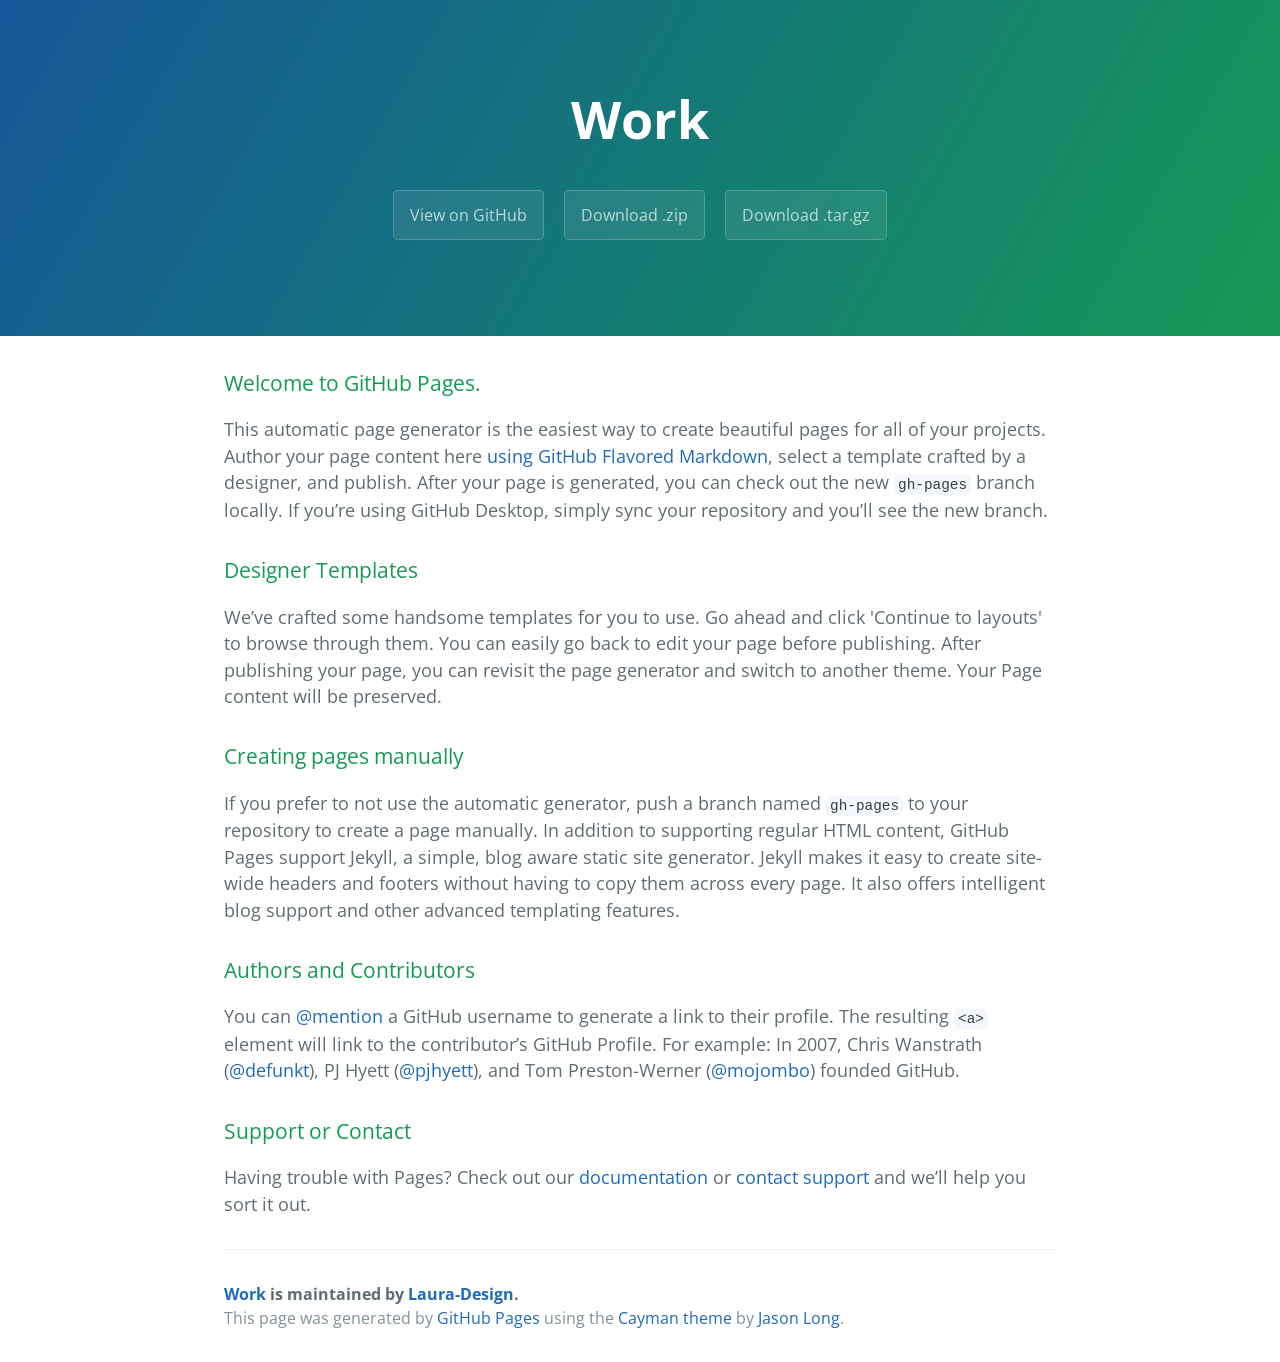
==== index.html @ f5ebcf6e "Create gh-pages branch via GitHub" ====
<!DOCTYPE html>
<html lang="en-us">
  <head>
    <meta charset="UTF-8">
    <title>Work by Laura-Design</title>
    <meta name="viewport" content="width=device-width, initial-scale=1">
    <link rel="stylesheet" type="text/css" href="stylesheets/normalize.css" media="screen">
    <link href='https://fonts.googleapis.com/css?family=Open+Sans:400,700' rel='stylesheet' type='text/css'>
    <link rel="stylesheet" type="text/css" href="stylesheets/stylesheet.css" media="screen">
    <link rel="stylesheet" type="text/css" href="stylesheets/github-light.css" media="screen">
  </head>
  <body>
    <section class="page-header">
      <h1 class="project-name">Work</h1>
      <h2 class="project-tagline"></h2>
      <a href="https://github.com/Laura-Design/work" class="btn">View on GitHub</a>
      <a href="https://github.com/Laura-Design/work/zipball/master" class="btn">Download .zip</a>
      <a href="https://github.com/Laura-Design/work/tarball/master" class="btn">Download .tar.gz</a>
    </section>

    <section class="main-content">
      <h3>
<a id="welcome-to-github-pages" class="anchor" href="#welcome-to-github-pages" aria-hidden="true"><span aria-hidden="true" class="octicon octicon-link"></span></a>Welcome to GitHub Pages.</h3>

<p>This automatic page generator is the easiest way to create beautiful pages for all of your projects. Author your page content here <a href="https://guides.github.com/features/mastering-markdown/">using GitHub Flavored Markdown</a>, select a template crafted by a designer, and publish. After your page is generated, you can check out the new <code>gh-pages</code> branch locally. If you’re using GitHub Desktop, simply sync your repository and you’ll see the new branch.</p>

<h3>
<a id="designer-templates" class="anchor" href="#designer-templates" aria-hidden="true"><span aria-hidden="true" class="octicon octicon-link"></span></a>Designer Templates</h3>

<p>We’ve crafted some handsome templates for you to use. Go ahead and click 'Continue to layouts' to browse through them. You can easily go back to edit your page before publishing. After publishing your page, you can revisit the page generator and switch to another theme. Your Page content will be preserved.</p>

<h3>
<a id="creating-pages-manually" class="anchor" href="#creating-pages-manually" aria-hidden="true"><span aria-hidden="true" class="octicon octicon-link"></span></a>Creating pages manually</h3>

<p>If you prefer to not use the automatic generator, push a branch named <code>gh-pages</code> to your repository to create a page manually. In addition to supporting regular HTML content, GitHub Pages support Jekyll, a simple, blog aware static site generator. Jekyll makes it easy to create site-wide headers and footers without having to copy them across every page. It also offers intelligent blog support and other advanced templating features.</p>

<h3>
<a id="authors-and-contributors" class="anchor" href="#authors-and-contributors" aria-hidden="true"><span aria-hidden="true" class="octicon octicon-link"></span></a>Authors and Contributors</h3>

<p>You can <a href="https://help.github.com/articles/basic-writing-and-formatting-syntax/#mentioning-users-and-teams" class="user-mention">@mention</a> a GitHub username to generate a link to their profile. The resulting <code>&lt;a&gt;</code> element will link to the contributor’s GitHub Profile. For example: In 2007, Chris Wanstrath (<a href="https://github.com/defunkt" class="user-mention">@defunkt</a>), PJ Hyett (<a href="https://github.com/pjhyett" class="user-mention">@pjhyett</a>), and Tom Preston-Werner (<a href="https://github.com/mojombo" class="user-mention">@mojombo</a>) founded GitHub.</p>

<h3>
<a id="support-or-contact" class="anchor" href="#support-or-contact" aria-hidden="true"><span aria-hidden="true" class="octicon octicon-link"></span></a>Support or Contact</h3>

<p>Having trouble with Pages? Check out our <a href="https://help.github.com/pages">documentation</a> or <a href="https://github.com/contact">contact support</a> and we’ll help you sort it out.</p>

      <footer class="site-footer">
        <span class="site-footer-owner"><a href="https://github.com/Laura-Design/work">Work</a> is maintained by <a href="https://github.com/Laura-Design">Laura-Design</a>.</span>

        <span class="site-footer-credits">This page was generated by <a href="https://pages.github.com">GitHub Pages</a> using the <a href="https://github.com/jasonlong/cayman-theme">Cayman theme</a> by <a href="https://twitter.com/jasonlong">Jason Long</a>.</span>
      </footer>

    </section>

  
  </body>
</html>
---- stylesheets/stylesheet.css ----
* {
  box-sizing: border-box; }

body {
  padding: 0;
  margin: 0;
  font-family: "Open Sans", "Helvetica Neue", Helvetica, Arial, sans-serif;
  font-size: 16px;
  line-height: 1.5;
  color: #606c71; }

a {
  color: #1e6bb8;
  text-decoration: none; }
  a:hover {
    text-decoration: underline; }

.btn {
  display: inline-block;
  margin-bottom: 1rem;
  color: rgba(255, 255, 255, 0.7);
  background-color: rgba(255, 255, 255, 0.08);
  border-color: rgba(255, 255, 255, 0.2);
  border-style: solid;
  border-width: 1px;
  border-radius: 0.3rem;
  transition: color 0.2s, background-color 0.2s, border-color 0.2s; }
  .btn + .btn {
    margin-left: 1rem; }

.btn:hover {
  color: rgba(255, 255, 255, 0.8);
  text-decoration: none;
  background-color: rgba(255, 255, 255, 0.2);
  border-color: rgba(255, 255, 255, 0.3); }

@media screen and (min-width: 64em) {
  .btn {
    padding: 0.75rem 1rem; } }

@media screen and (min-width: 42em) and (max-width: 64em) {
  .btn {
    padding: 0.6rem 0.9rem;
    font-size: 0.9rem; } }

@media screen and (max-width: 42em) {
  .btn {
    display: block;
    width: 100%;
    padding: 0.75rem;
    font-size: 0.9rem; }
    .btn + .btn {
      margin-top: 1rem;
      margin-left: 0; } }

.page-header {
  color: #fff;
  text-align: center;
  background-color: #159957;
  background-image: linear-gradient(120deg, #155799, #159957); }

@media screen and (min-width: 64em) {
  .page-header {
    padding: 5rem 6rem; } }

@media screen and (min-width: 42em) and (max-width: 64em) {
  .page-header {
    padding: 3rem 4rem; } }

@media screen and (max-width: 42em) {
  .page-header {
    padding: 2rem 1rem; } }

.project-name {
  margin-top: 0;
  margin-bottom: 0.1rem; }

@media screen and (min-width: 64em) {
  .project-name {
    font-size: 3.25rem; } }

@media screen and (min-width: 42em) and (max-width: 64em) {
  .project-name {
    font-size: 2.25rem; } }

@media screen and (max-width: 42em) {
  .project-name {
    font-size: 1.75rem; } }

.project-tagline {
  margin-bottom: 2rem;
  font-weight: normal;
  opacity: 0.7; }

@media screen and (min-width: 64em) {
  .project-tagline {
    font-size: 1.25rem; } }

@media screen and (min-width: 42em) and (max-width: 64em) {
  .project-tagline {
    font-size: 1.15rem; } }

@media screen and (max-width: 42em) {
  .project-tagline {
    font-size: 1rem; } }

.main-content :first-child {
  margin-top: 0; }
.main-content img {
  max-width: 100%; }
.main-content h1, .main-content h2, .main-content h3, .main-content h4, .main-content h5, .main-content h6 {
  margin-top: 2rem;
  margin-bottom: 1rem;
  font-weight: normal;
  color: #159957; }
.main-content p {
  margin-bottom: 1em; }
.main-content code {
  padding: 2px 4px;
  font-family: Consolas, "Liberation Mono", Menlo, Courier, monospace;
  font-size: 0.9rem;
  color: #383e41;
  background-color: #f3f6fa;
  border-radius: 0.3rem; }
.main-content pre {
  padding: 0.8rem;
  margin-top: 0;
  margin-bottom: 1rem;
  font: 1rem Consolas, "Liberation Mono", Menlo, Courier, monospace;
  color: #567482;
  word-wrap: normal;
  background-color: #f3f6fa;
  border: solid 1px #dce6f0;
  border-radius: 0.3rem; }
  .main-content pre > code {
    padding: 0;
    margin: 0;
    font-size: 0.9rem;
    color: #567482;
    word-break: normal;
    white-space: pre;
    background: transparent;
    border: 0; }
.main-content .highlight {
  margin-bottom: 1rem; }
  .main-content .highlight pre {
    margin-bottom: 0;
    word-break: normal; }
.main-content .highlight pre, .main-content pre {
  padding: 0.8rem;
  overflow: auto;
  font-size: 0.9rem;
  line-height: 1.45;
  border-radius: 0.3rem; }
.main-content pre code, .main-content pre tt {
  display: inline;
  max-width: initial;
  padding: 0;
  margin: 0;
  overflow: initial;
  line-height: inherit;
  word-wrap: normal;
  background-color: transparent;
  border: 0; }
  .main-content pre code:before, .main-content pre code:after, .main-content pre tt:before, .main-content pre tt:after {
    content: normal; }
.main-content ul, .main-content ol {
  margin-top: 0; }
.main-content blockquote {
  padding: 0 1rem;
  margin-left: 0;
  color: #819198;
  border-left: 0.3rem solid #dce6f0; }
  .main-content blockquote > :first-child {
    margin-top: 0; }
  .main-content blockquote > :last-child {
    margin-bottom: 0; }
.main-content table {
  display: block;
  width: 100%;
  overflow: auto;
  word-break: normal;
  word-break: keep-all; }
  .main-content table th {
    font-weight: bold; }
  .main-content table th, .main-content table td {
    padding: 0.5rem 1rem;
    border: 1px solid #e9ebec; }
.main-content dl {
  padding: 0; }
  .main-content dl dt {
    padding: 0;
    margin-top: 1rem;
    font-size: 1rem;
    font-weight: bold; }
  .main-content dl dd {
    padding: 0;
    margin-bottom: 1rem; }
.main-content hr {
  height: 2px;
  padding: 0;
  margin: 1rem 0;
  background-color: #eff0f1;
  border: 0; }

@media screen and (min-width: 64em) {
  .main-content {
    max-width: 64rem;
    padding: 2rem 6rem;
    margin: 0 auto;
    font-size: 1.1rem; } }

@media screen and (min-width: 42em) and (max-width: 64em) {
  .main-content {
    padding: 2rem 4rem;
    font-size: 1.1rem; } }

@media screen and (max-width: 42em) {
  .main-content {
    padding: 2rem 1rem;
    font-size: 1rem; } }

.site-footer {
  padding-top: 2rem;
  margin-top: 2rem;
  border-top: solid 1px #eff0f1; }

.site-footer-owner {
  display: block;
  font-weight: bold; }

.site-footer-credits {
  color: #819198; }

@media screen and (min-width: 64em) {
  .site-footer {
    font-size: 1rem; } }

@media screen and (min-width: 42em) and (max-width: 64em) {
  .site-footer {
    font-size: 1rem; } }

@media screen and (max-width: 42em) {
  .site-footer {
    font-size: 0.9rem; } }
---- stylesheets/github-light.css ----
/*
The MIT License (MIT)

Copyright (c) 2015 GitHub, Inc.

Permission is hereby granted, free of charge, to any person obtaining a copy
of this software and associated documentation files (the "Software"), to deal
in the Software without restriction, including without limitation the rights
to use, copy, modify, merge, publish, distribute, sublicense, and/or sell
copies of the Software, and to permit persons to whom the Software is
furnished to do so, subject to the following conditions:

The above copyright notice and this permission notice shall be included in all
copies or substantial portions of the Software.

THE SOFTWARE IS PROVIDED "AS IS", WITHOUT WARRANTY OF ANY KIND, EXPRESS OR
IMPLIED, INCLUDING BUT NOT LIMITED TO THE WARRANTIES OF MERCHANTABILITY,
FITNESS FOR A PARTICULAR PURPOSE AND NONINFRINGEMENT. IN NO EVENT SHALL THE
AUTHORS OR COPYRIGHT HOLDERS BE LIABLE FOR ANY CLAIM, DAMAGES OR OTHER
LIABILITY, WHETHER IN AN ACTION OF CONTRACT, TORT OR OTHERWISE, ARISING FROM,
OUT OF OR IN CONNECTION WITH THE SOFTWARE OR THE USE OR OTHER DEALINGS IN THE
SOFTWARE.

*/

.pl-c /* comment */ {
  color: #969896;
}

.pl-c1      /* constant, markup.raw, meta.diff.header, meta.module-reference, meta.property-name, support, support.constant, support.variable, variable.other.constant */,
.pl-s .pl-v /* string variable */ {
  color: #0086b3;
}

.pl-e  /* entity */,
.pl-en /* entity.name */ {
  color: #795da3;
}

.pl-s .pl-s1 /* string source */,
.pl-smi      /* storage.modifier.import, storage.modifier.package, storage.type.java, variable.other, variable.parameter.function */ {
  color: #333;
}

.pl-ent /* entity.name.tag */ {
  color: #63a35c;
}

.pl-k /* keyword, storage, storage.type */ {
  color: #a71d5d;
}

.pl-pds              /* punctuation.definition.string, string.regexp.character-class */,
.pl-s                /* string */,
.pl-s .pl-pse .pl-s1 /* string punctuation.section.embedded source */,
.pl-sr               /* string.regexp */,
.pl-sr .pl-cce       /* string.regexp constant.character.escape */,
.pl-sr .pl-sra       /* string.regexp string.regexp.arbitrary-repitition */,
.pl-sr .pl-sre       /* string.regexp source.ruby.embedded */ {
  color: #183691;
}

.pl-v /* variable */ {
  color: #ed6a43;
}

.pl-id /* invalid.deprecated */ {
  color: #b52a1d;
}

.pl-ii /* invalid.illegal */ {
  background-color: #b52a1d;
  color: #f8f8f8;
}

.pl-sr .pl-cce /* string.regexp constant.character.escape */ {
  color: #63a35c;
  font-weight: bold;
}

.pl-ml /* markup.list */ {
  color: #693a17;
}

.pl-mh        /* markup.heading */,
.pl-mh .pl-en /* markup.heading entity.name */,
.pl-ms        /* meta.separator */ {
  color: #1d3e81;
  font-weight: bold;
}

.pl-mq /* markup.quote */ {
  color: #008080;
}

.pl-mi /* markup.italic */ {
  color: #333;
  font-style: italic;
}

.pl-mb /* markup.bold */ {
  color: #333;
  font-weight: bold;
}

.pl-md /* markup.deleted, meta.diff.header.from-file */ {
  background-color: #ffecec;
  color: #bd2c00;
}

.pl-mi1 /* markup.inserted, meta.diff.header.to-file */ {
  background-color: #eaffea;
  color: #55a532;
}

.pl-mdr /* meta.diff.range */ {
  color: #795da3;
  font-weight: bold;
}

.pl-mo /* meta.output */ {
  color: #1d3e81;
}
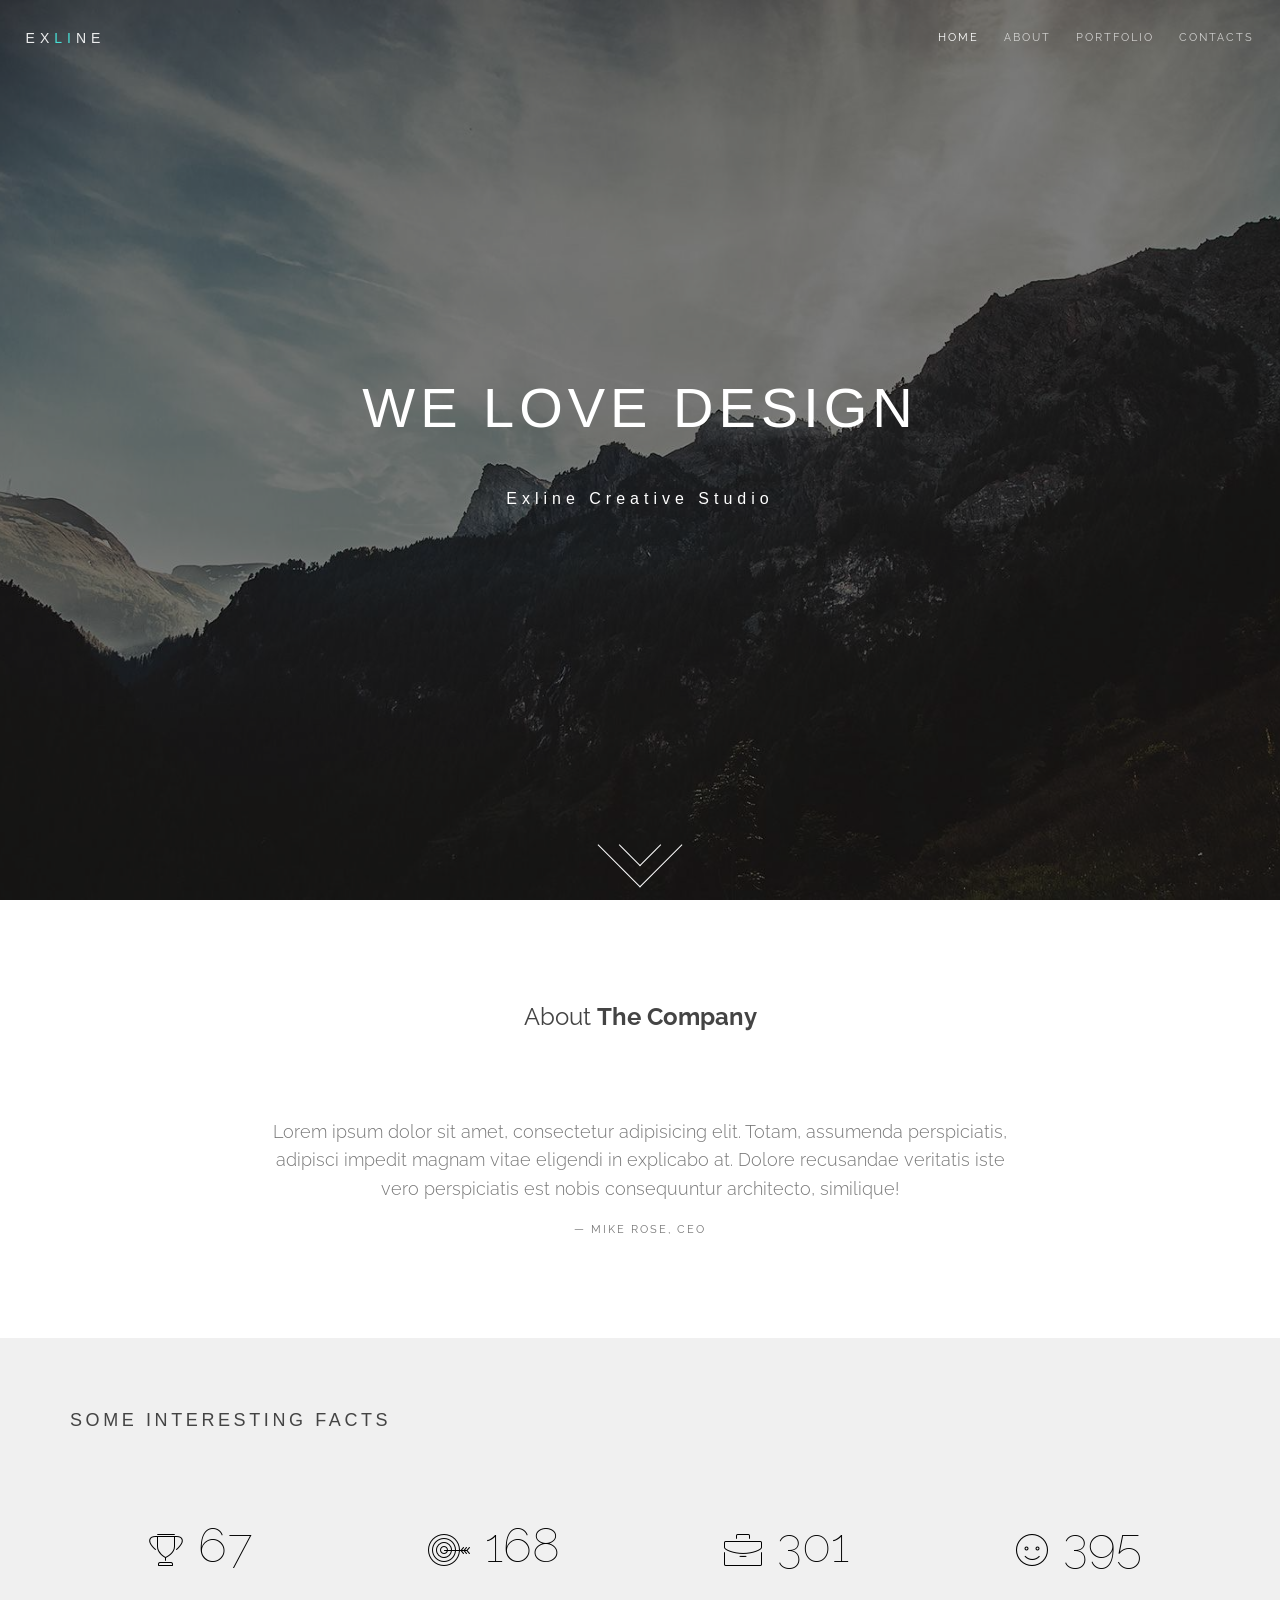
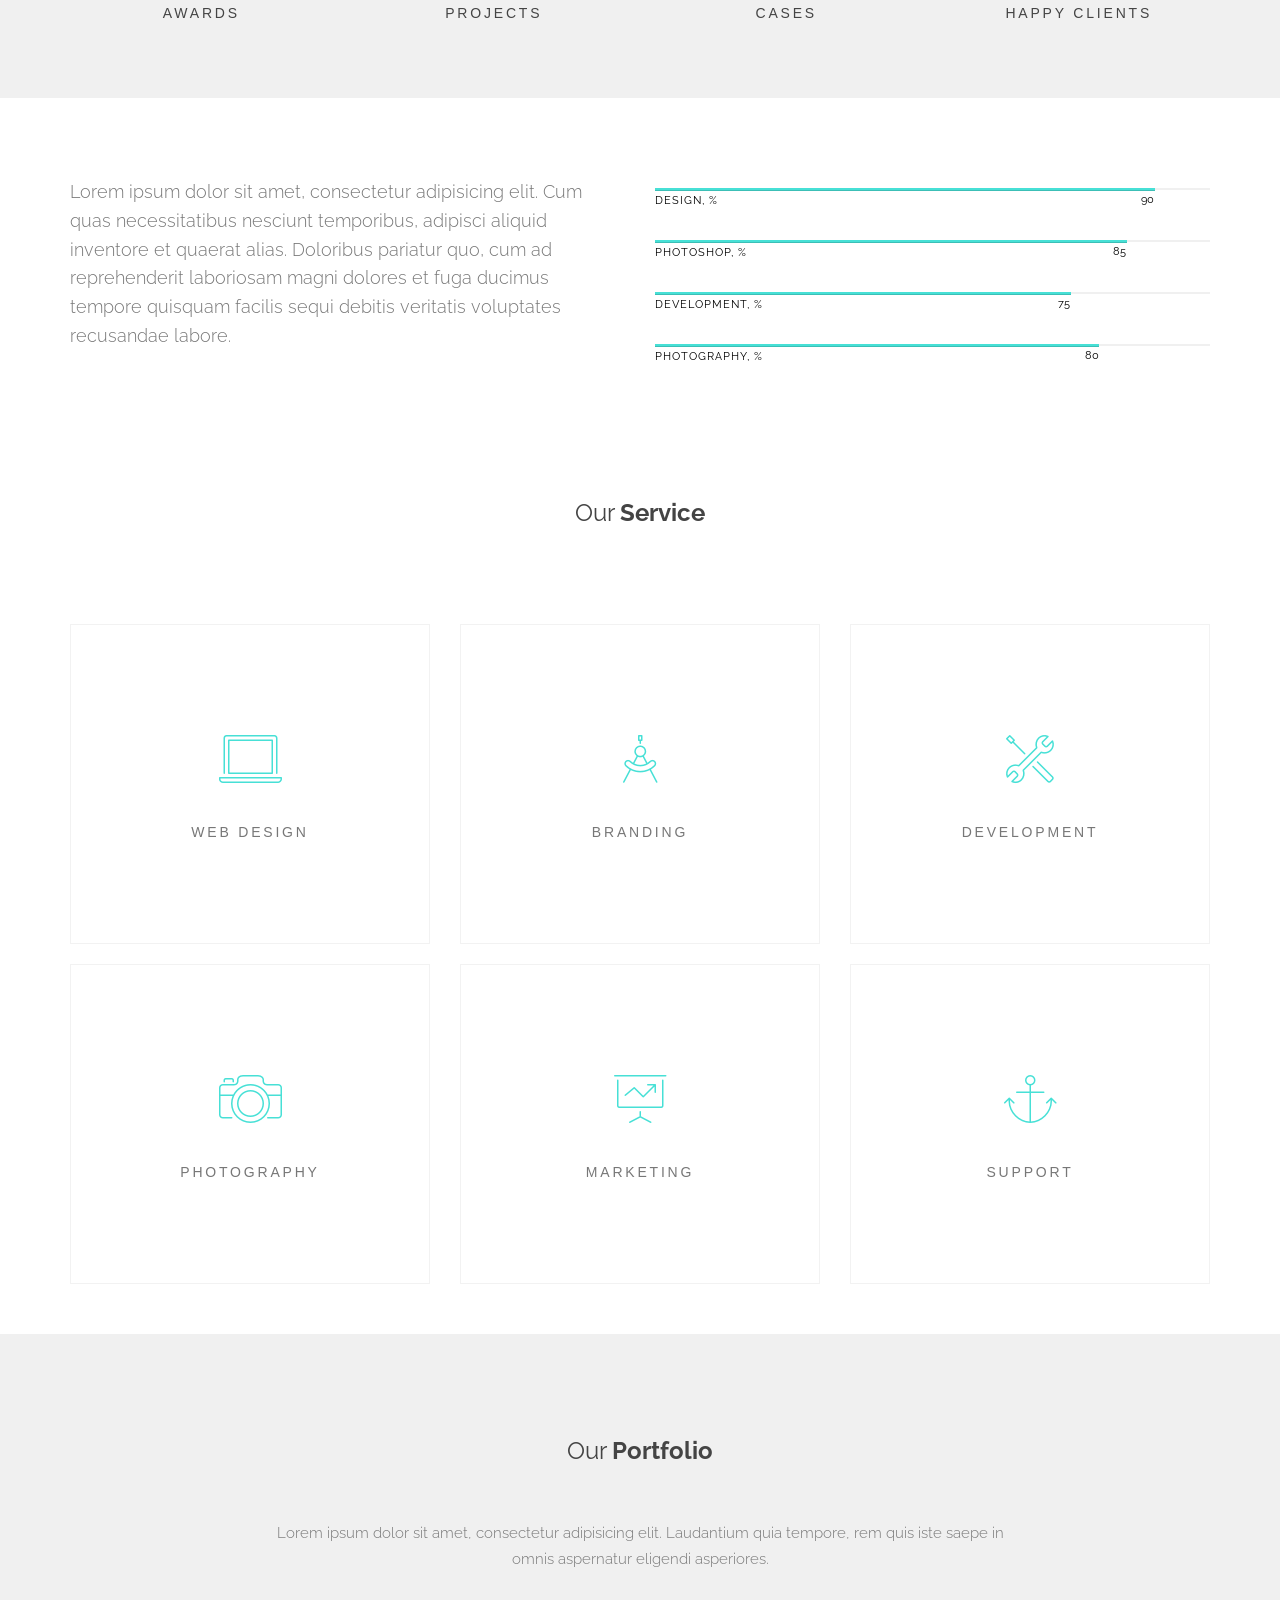
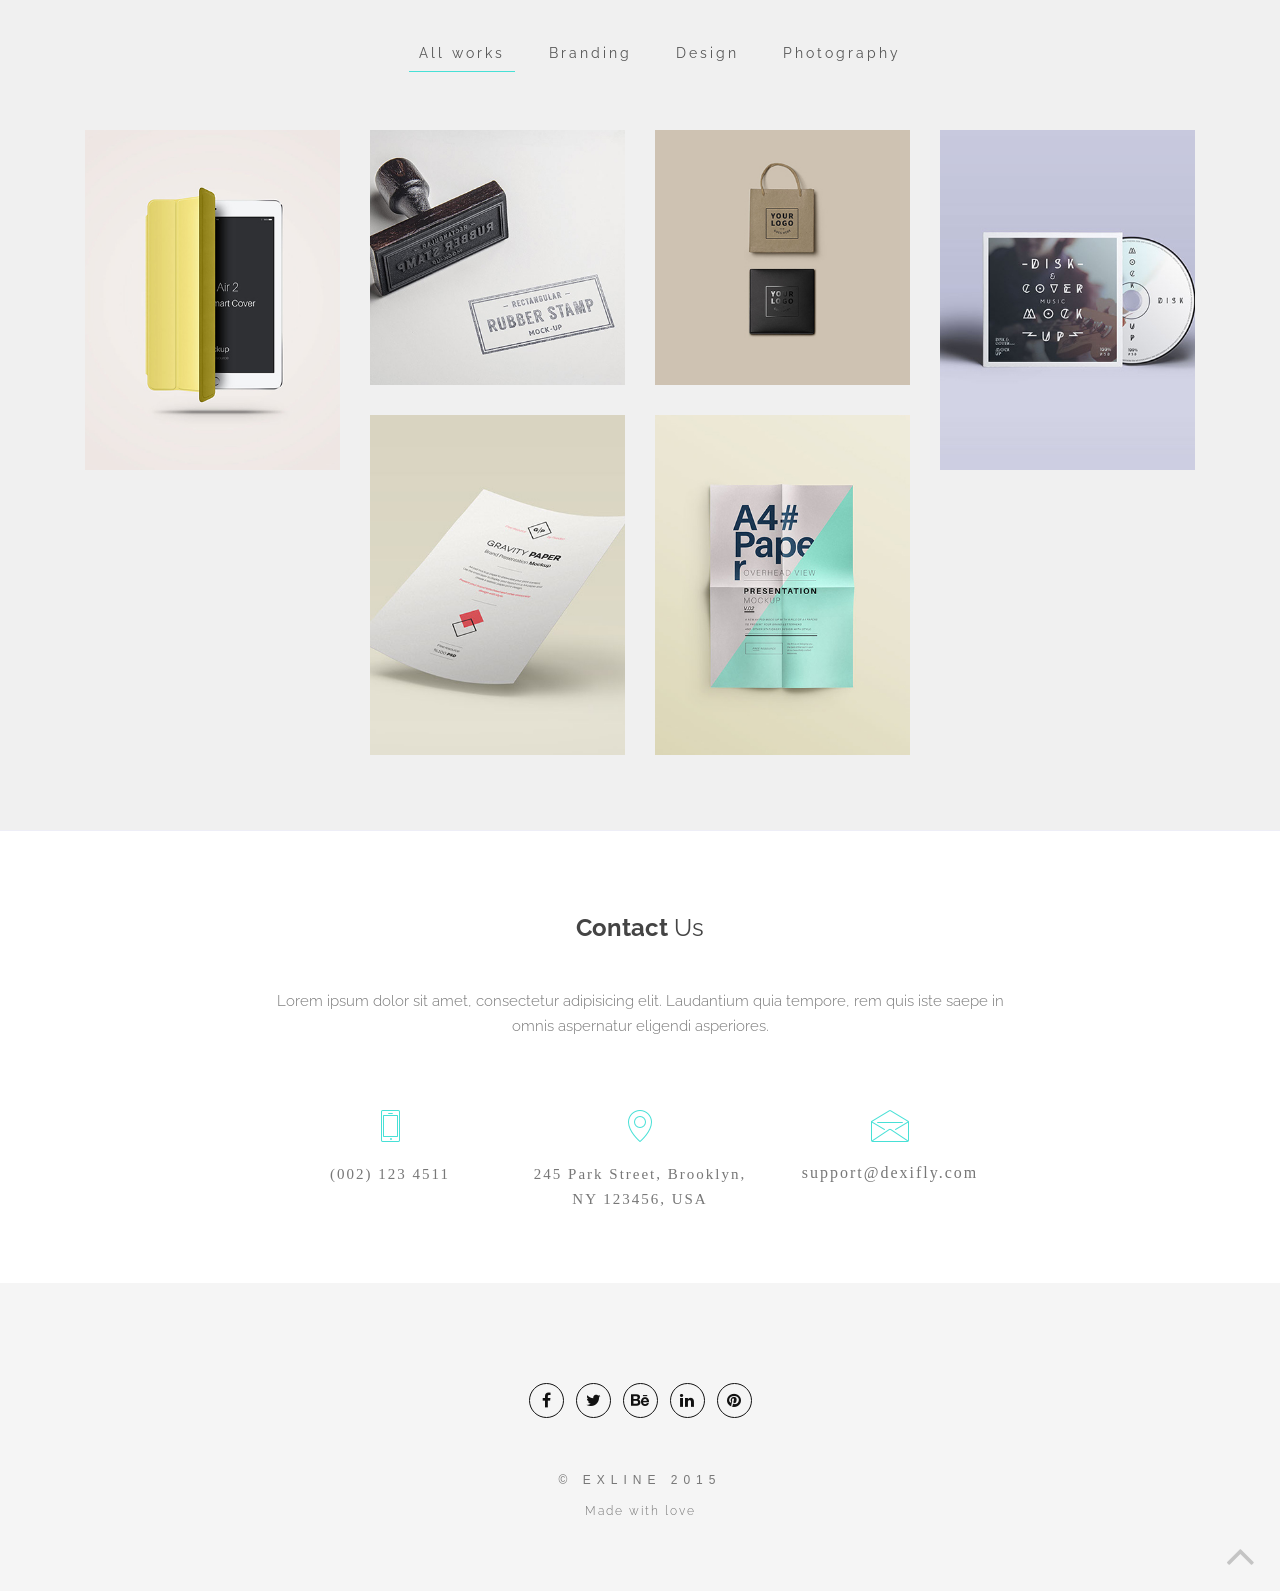
==== commit c09b8605: "初次上傳" ====
--- a/index.html
+++ b/index.html
@@ -1,57 +1,351 @@
 <!DOCTYPE html>
-<html lang="en-us">
+<html>
   <head>
-    <meta charset="UTF-8">
-    <title>Work by Laura-Design</title>
-    <meta name="viewport" content="width=device-width, initial-scale=1">
-    <link rel="stylesheet" type="text/css" href="stylesheets/normalize.css" media="screen">
-    <link href='https://fonts.googleapis.com/css?family=Open+Sans:400,700' rel='stylesheet' type='text/css'>
-    <link rel="stylesheet" type="text/css" href="stylesheets/stylesheet.css" media="screen">
-    <link rel="stylesheet" type="text/css" href="stylesheets/github-light.css" media="screen">
+    <meta charset="utf-8">
+    <!--[if IE]><meta http-equiv='X-UA-Compatible' content='IE=edge,chrome=1'><![endif]-->
+    <meta name="viewport" content="width=device-width, initial-scale=1.0, maximum-scale=1.0">
+    <link rel="shortcut icon" href="favicon.ico">
+    <title>Exline - Creative Template</title>
+    <link href="http://fonts.googleapis.com/css?family=Raleway:400,300,100,700%7Dosis:400,500" rel="stylesheet">
+    <link href="css/bootstrap.min.css" rel="stylesheet">
+    <link href="css/style.css" rel="stylesheet">
+    <link href="css/animate.css" rel="stylesheet">
+    <link href="css/et-line.css" rel="stylesheet">
+    <link href="css/font-awesome.min.css" rel="stylesheet">
+    <link href="css/owl.carousel.css" rel="stylesheet">
+    <link href="css/magnific-popup.css" rel="stylesheet">
+    <link href="css/vertical.min.css" rel="stylesheet">
+    <link href="css/style.changer.css" rel="stylesheet">
+    <link id="theme" href="css/theme/theme-green.css" rel="stylesheet">
   </head>
-  <body>
-    <section class="page-header">
-      <h1 class="project-name">Work</h1>
-      <h2 class="project-tagline"></h2>
-      <a href="https://github.com/Laura-Design/work" class="btn">View on GitHub</a>
-      <a href="https://github.com/Laura-Design/work/zipball/master" class="btn">Download .zip</a>
-      <a href="https://github.com/Laura-Design/work/tarball/master" class="btn">Download .tar.gz</a>
+  <body class="appear-animate">
+    <!-- Page Loader Start-->
+    <div class="page-loader">
+      <div class="loader">Loading</div><span class="loader-text alt-font">Exline</span>
+    </div>
+    <!--Page Lader End-->
+    <div id="top"></div>
+    <!-- Navigation panel-->
+    <nav class="main-nav white transparent stick-fixed">
+      <div class="full-wrapper relative clearfix">
+        <!-- Logo ( paste you text or image)-->
+        <div class="nav-logo-wrap"><a href="../index.html" class="logo">Ex<span class="higl">li</span>ne</a></div>
+        <div class="navbar-mobile"><i class="fa fa-bars"></i></div>
+        <!-- Main Menu-->
+        <div class="inner-nav navbar-desktop">
+          <ul class="clearlist scroll scroll-nav">
+            <li class="active"><a href="index-3.html#hero">Home</a></li>
+          
+
+            <li><a href="index-3.html#about">About</a></li>
+            <li><a href="index-3.html#portfolio">Portfolio</a></li>
+        
+            <!--<li><a href="index-3.html#blog">Blog</a></li>-->
+            <li><a href="index-3.html#contacts">Contacts</a></li>
+          </ul>
+        </div>
+      </div>
+    </nav>
+    <section id="hero" class="full-screen">
+      <div data-top="transform: scale3d(1,1,1)" data-top-bottom="transform: scale3d(.75,.75,1)" data-anchor-target="#hero" class="parallax parallax-hero full-screen bg-dark-50">
+        <!--Start Slider-->
+        <div class="fullwidth-slider owl-high-pagination">
+          
+          <div data-background="img/full-width/bg-7.jpg" class="full-screen bg-img bg-dark-50">
+            <div class="hero-content">
+              <div class="hero-content-inner">
+                <h1 data-effect="fadeInRight" class="hs-line-4 animate-e">We love design</h1>
+                <div data-effect="fadeInLeft" class="hs-line-2 animate-e">Exline creative studio</div>
+              </div>
+            </div><a href="index-3.html#page" data-start="display: block" data-100-start="display: none" class="btn-scroll-down scroll"></a>
+          </div>
+         
+        </div>
+      </div>
     </section>
-
-    <section class="main-content">
-      <h3>
-<a id="welcome-to-github-pages" class="anchor" href="#welcome-to-github-pages" aria-hidden="true"><span aria-hidden="true" class="octicon octicon-link"></span></a>Welcome to GitHub Pages.</h3>
-
-<p>This automatic page generator is the easiest way to create beautiful pages for all of your projects. Author your page content here <a href="https://guides.github.com/features/mastering-markdown/">using GitHub Flavored Markdown</a>, select a template crafted by a designer, and publish. After your page is generated, you can check out the new <code>gh-pages</code> branch locally. If you’re using GitHub Desktop, simply sync your repository and you’ll see the new branch.</p>
-
-<h3>
-<a id="designer-templates" class="anchor" href="#designer-templates" aria-hidden="true"><span aria-hidden="true" class="octicon octicon-link"></span></a>Designer Templates</h3>
-
-<p>We’ve crafted some handsome templates for you to use. Go ahead and click 'Continue to layouts' to browse through them. You can easily go back to edit your page before publishing. After publishing your page, you can revisit the page generator and switch to another theme. Your Page content will be preserved.</p>
-
-<h3>
-<a id="creating-pages-manually" class="anchor" href="#creating-pages-manually" aria-hidden="true"><span aria-hidden="true" class="octicon octicon-link"></span></a>Creating pages manually</h3>
-
-<p>If you prefer to not use the automatic generator, push a branch named <code>gh-pages</code> to your repository to create a page manually. In addition to supporting regular HTML content, GitHub Pages support Jekyll, a simple, blog aware static site generator. Jekyll makes it easy to create site-wide headers and footers without having to copy them across every page. It also offers intelligent blog support and other advanced templating features.</p>
-
-<h3>
-<a id="authors-and-contributors" class="anchor" href="#authors-and-contributors" aria-hidden="true"><span aria-hidden="true" class="octicon octicon-link"></span></a>Authors and Contributors</h3>
-
-<p>You can <a href="https://help.github.com/articles/basic-writing-and-formatting-syntax/#mentioning-users-and-teams" class="user-mention">@mention</a> a GitHub username to generate a link to their profile. The resulting <code>&lt;a&gt;</code> element will link to the contributor’s GitHub Profile. For example: In 2007, Chris Wanstrath (<a href="https://github.com/defunkt" class="user-mention">@defunkt</a>), PJ Hyett (<a href="https://github.com/pjhyett" class="user-mention">@pjhyett</a>), and Tom Preston-Werner (<a href="https://github.com/mojombo" class="user-mention">@mojombo</a>) founded GitHub.</p>
-
-<h3>
-<a id="support-or-contact" class="anchor" href="#support-or-contact" aria-hidden="true"><span aria-hidden="true" class="octicon octicon-link"></span></a>Support or Contact</h3>
-
-<p>Having trouble with Pages? Check out our <a href="https://help.github.com/pages">documentation</a> or <a href="https://github.com/contact">contact support</a> and we’ll help you sort it out.</p>
-
-      <footer class="site-footer">
-        <span class="site-footer-owner"><a href="https://github.com/Laura-Design/work">Work</a> is maintained by <a href="https://github.com/Laura-Design">Laura-Design</a>.</span>
-
-        <span class="site-footer-credits">This page was generated by <a href="https://pages.github.com">GitHub Pages</a> using the <a href="https://github.com/jasonlong/cayman-theme">Cayman theme</a> by <a href="https://twitter.com/jasonlong">Jason Long</a>.</span>
+    
+    <div id="page" class="page">
+      <!--Start section about-->
+      <section id="about">
+        <div class="container">
+          <div class="row mt-40 mt-xs-20">
+            <div class="col-md-12 text-center">
+              <h3>About <b>The Company</b></h3>
+            </div>
+          </div>
+          <div class="row mt-60 mt-xs-30">
+            <div class="col-md-8 col-md-offset-2 text-center">
+              <blockquote data-wow-delay="0.1s" data-wow-duration="1s" class="about-quote wow fadeInUp">
+                <p>Lorem ipsum dolor sit amet, consectetur adipisicing elit. Totam, assumenda perspiciatis, adipisci impedit magnam vitae eligendi in explicabo at. Dolore recusandae veritatis iste vero perspiciatis est nobis consequuntur architecto, similique!</p>
+                <footer class="about-quote-author">Mike Rose, CEO</footer>
+              </blockquote>
+            </div>
+          </div>
+        </div>
+        <div id="facts" class="small-section bg-light mt-80 mt-xs-80">
+          <div class="container">
+            <div class="row">
+              <div class="col-md-12">
+                <h4 class="alt-font">Some interesting facts</h4>
+              </div>
+            </div>
+            <div class="row mt-60">
+              <div class="col-md-3 col-sm-6 text-center">
+                <div class="fact-item">
+                  <div class="fact-number"><span class="icon-trophy"></span><span class="focus-number">92</span></div>
+                  <h5 class="fact-desc alt-font">Awards</h5>
+                </div>
+              </div>
+              <div class="col-md-3 col-sm-6 text-center">
+                <div class="fact-item">
+                  <div class="fact-number"><span class="icon-target"></span><span class="focus-number">231</span></div>
+                  <h5 class="fact-desc alt-font">Projects</h5>
+                </div>
+              </div>
+              <div class="col-md-3 col-sm-6 text-center">
+                <div class="fact-item">
+                  <div class="fact-number"><span class="icon-briefcase"></span><span class="focus-number">414</span></div>
+                  <h5 class="fact-desc alt-font">Cases</h5>
+                </div>
+              </div>
+              <div class="col-md-3 col-sm-6 text-center">
+                <div class="fact-item">
+                  <div class="fact-number"><span class="icon-happy"></span><span class="focus-number">543</span></div>
+                  <h5 class="fact-desc alt-font">Happy clients</h5>
+                </div>
+              </div>
+            </div>
+          </div>
+        </div>
+        <div class="container">
+          <div class="row mt-80 mt-xs-40">
+            <div class="col-sm-6">
+              <blockquote class="about-quote">
+                <p> Lorem ipsum dolor sit amet, consectetur adipisicing elit. Cum quas necessitatibus nesciunt temporibus, adipisci aliquid inventore et quaerat alias. Doloribus pariatur quo, cum ad reprehenderit laboriosam magni dolores et fuga ducimus tempore quisquam facilis sequi debitis veritatis voluptates recusandae labore.</p>
+              </blockquote>
+            </div>
+            <div class="col-sm-6 mt-xs-40">
+              <div class="progress-box">
+                <div role="progressbar" data-progress="90" class="progress-bar">Design, % <span>90</span></div>
+              </div>
+              <div class="progress-box">
+                <div role="progressbar" data-progress="85" class="progress-bar">Photoshop, % <span>85</span></div>
+              </div>
+              <div class="progress-box">
+                <div role="progressbar" data-progress="75" class="progress-bar">Development, % <span>75</span></div>
+              </div>
+              <div class="progress-box">
+                <div role="progressbar" data-progress="80" class="progress-bar">Photography, % <span>80</span></div>
+              </div>
+            </div>
+          </div>
+        </div>
+      </section>
+      <!--Start section Service-->
+      <section id="service" class="pb-40">
+        <div class="container">
+          <div class="row mt-40 mt-xs-20">
+            <div class="col-md-12 text-center">
+              <h3>Our <b>Service</b></h3>
+            </div>
+          </div>
+          <div data-wow-delay="0.1s" data-wow-duration="2s" class="row mt-60 mt-xs-30 wow fadeIn">
+            <div class="col-sm-4 text-center">
+              <div class="service-item"><i class="icon-laptop"></i>
+                <h5 class="alt-font">Web design</h5>
+                <div class="service-desc">
+                  <p> Lorem ipsum dolor sit amet, consectetur adipisicing elit. Tempore ab odio quas ipsam sed quo minima suscipit vero, voluptate aspernatur!</p>
+                </div>
+              </div>
+            </div>
+            <div class="col-sm-4 text-center">
+              <div class="service-item"><i class="icon-circle-compass"></i>
+                <h5 class="alt-font">Branding</h5>
+                <div class="service-desc">
+                  <p> Lorem ipsum dolor sit amet, consectetur adipisicing elit. Tempore ab odio quas ipsam sed quo minima suscipit vero, voluptate aspernatur!</p>
+                </div>
+              </div>
+            </div>
+            <div class="col-sm-4 text-center">
+              <div class="service-item"><i class="icon-tools-2"></i>
+                <h5 class="alt-font">Development</h5>
+                <div class="service-desc">
+                  <p> Lorem ipsum dolor sit amet, consectetur adipisicing elit. Tempore ab odio quas ipsam sed quo minima suscipit vero, voluptate aspernatur!</p>
+                </div>
+              </div>
+            </div>
+            <div class="col-sm-4 text-center">
+              <div class="service-item"><i class="icon-camera"></i>
+                <h5 class="alt-font">Photography</h5>
+                <div class="service-desc">
+                  <p> Lorem ipsum dolor sit amet, consectetur adipisicing elit. Tempore ab odio quas ipsam sed quo minima suscipit vero, voluptate aspernatur!</p>
+                </div>
+              </div>
+            </div>
+            <div class="col-sm-4 text-center">
+              <div class="service-item"><i class="icon-presentation"></i>
+                <h5 class="alt-font">Marketing</h5>
+                <div class="service-desc">
+                  <p> Lorem ipsum dolor sit amet, consectetur adipisicing elit. Tempore ab odio quas ipsam sed quo minima suscipit vero, voluptate aspernatur!</p>
+                </div>
+              </div>
+            </div>
+            <div class="col-sm-4 text-center">
+              <div class="service-item"><i class="icon-anchor"></i>
+                <h5 class="alt-font">Support</h5>
+                <div class="service-desc">
+                  <p> Lorem ipsum dolor sit amet, consectetur adipisicing elit. Tempore ab odio quas ipsam sed quo minima suscipit vero, voluptate aspernatur!</p>
+                </div>
+              </div>
+            </div>
+          </div>
+        </div>
+      </section>
+      <!--Portfolio Start-->
+      <section id="portfolio" class="bg-light pb-60">
+        <div class="container">
+          <div class="row mt-40 mt-xs-20">
+            <div class="col-md-12 text-center">
+              <h3>Our <b>Portfolio</b></h3>
+            </div>
+          </div>
+          <div class="row">
+            <div class="col-md-8 col-md-offset-2 text-center mt-30 mt-xs-10">
+              <p> Lorem ipsum dolor sit amet, consectetur adipisicing elit. Laudantium quia tempore, rem quis iste saepe in omnis aspernatur eligendi asperiores.</p>
+            </div>
+          </div>
+        </div>
+        <ul class="filter text-center mt-60 mt-xs-30">
+          <li class="active"><a href="index-3.html#" data-filter="*">All works</a></li>
+          <li><a href="index-3.html#" data-filter=".branding">Branding</a></li>
+          <li><a href="index-3.html#" data-filter=".design">Design</a></li>
+          <li><a href="index-3.html#" data-filter=".photography">Photography</a></li>
+        </ul>
+        <div class="container">
+          <div data-wow-delay="0.1s" data-wow-duration="2s" class="work-container mt-40 mt-xs-20 wow fadeIn">
+            <div class="row">
+             
+              <div class="col-md-3 col-sm-4 col-xs-12 work-item design">
+                <div class="figure effect-hover"><img src="img/portfolio/portfolio2.jpg" alt="img01">
+                  <div class="figcaption">
+                    <h5 class="alt-font">Creative project</h5>
+                    <p>Gallery lightbox</p>
+                  </div><a href="img/portfolio/portfolio2.jpg" class="work-gallery mfp-image">Vew more</a>
+                </div>
+              </div>
+
+              <div class="col-md-3 col-sm-4 col-xs-12 work-item photography">
+                <div class="figure effect-hover"><img src="img/portfolio/portfolio3.jpg" alt="img01">
+                  <div class="figcaption">
+                    <h5 class="alt-font">Creative project</h5>
+                    <p>Video lightbox</p>
+                  </div><a href="https://vimeo.com/45830194" class="work-gallery mfp-iframe">Vew more</a>
+                </div>
+              </div>
+              <div class="col-md-3 col-sm-4 col-xs-12 work-item branding">
+                <div class="figure effect-hover"><img src="img/portfolio/portfolio4.jpg" alt="img01">
+                  <div class="figcaption">
+                    <h5 class="alt-font">Creative project</h5>
+                    <p>Gallery lightbox 2</p>
+                  </div><a href="img/portfolio/portfolio4.jpg" class="work-gallery mfp-image">Vew more</a>
+                </div>
+              </div>
+              <div class="col-md-3 col-sm-4 col-xs-12 work-item design">
+                <div class="figure effect-hover"><img src="img/portfolio/portfolio5.jpg" alt="img01">
+                  <div class="figcaption">
+                    <h5 class="alt-font">Creative project 2</h5>
+                    <p>Ajax page 2</p>
+                  </div><a href="index-3.html#portfolio=ajax-portfolio-2.html">Vew more</a>
+                </div>
+              </div>
+              <div class="col-md-3 col-sm-4 col-xs-12 work-item photography">
+                <div class="figure effect-hover"><img src="img/portfolio/portfolio6.jpg" alt="img01">
+                  <div class="figcaption">
+                    <h5 class="alt-font">Creative project 3</h5>
+                    <p>Ajax page 1</p>
+                  </div><a href="index-3.html#portfolio=ajax-portfolio-2.html">Vew more</a>
+                </div>
+              </div>
+              <div class="col-md-3 col-sm-4 col-xs-12 work-item photography">
+                <div class="figure effect-hover"><img src="img/portfolio/portfolio7.jpg" alt="img01">
+                  <div class="figcaption">
+                    <h5 class="alt-font">Creative project</h5>
+                    <p>Gallery lightbox 3</p>
+                  </div><a href="img/portfolio/portfolio7.jpg" class="work-gallery mfp-image">Vew more</a>
+                </div>
+              </div>
+              
+            </div>
+          </div>
+        </div>
+        <!-- Call to action-->
+       
+
+      </section>
+
+
+      <hr>
+
+      <!--Contacts section-->
+      <section id="contacts" class="pt-0">
+       
+        <div class="container">
+          <div class="row">
+            <div class="col-md-12 text-center mt-60 mt-xs-30">
+              <h3> <b>Contact </b>Us</h3>
+            </div>
+          </div>
+          <div class="row mt-20">
+            <div class="col-md-8 col-md-offset-2 text-center">
+              <p> Lorem ipsum dolor sit amet, consectetur adipisicing elit. Laudantium quia tempore, rem quis iste saepe in omnis aspernatur eligendi asperiores.</p>
+            </div>
+          </div>
+          <div class="row mt-60 mt-xs-30 mb-60">
+            <div class="col-md-8 col-md-offset-2 text-center">
+              <div class="col-sm-4 contact-item"><span class="icon-phone"></span>
+                <p>(002) 123 4511</p>
+              </div>
+              <div class="col-sm-4 contact-item"><span class="icon-map-pin"></span>
+                <p>245 Park Street, Brooklyn,<br>NY 123456, USA</p>
+              </div>
+              <div class="col-sm-4 contact-item"><span class="icon-envelope"></span><a href="mailto:support@dexifly.com" target="_blank">support@dexifly.com</a></div>
+            </div>
+          </div>
+         
+
+        </div>
+
+      </section>
+      <!--Contacts section end -->
+      <!-- Page Footer Start-->
+      <footer class="page-footer">
+        <div class="container text-center">
+          <!-- Social links-->
+          <div class="social-links"><a href="index-3.html#" title="Facebook" target="_blank"><i class="fa fa-facebook"></i></a><a href="index-3.html#" title="Twitter" target="_blank"><i class="fa fa-twitter"></i></a><a href="index-3.html#" title="Behance" target="_blank"><i class="fa fa-behance"></i></a><a href="index-3.html#" title="Linkedin" target="_blank"><i class="fa fa-linkedin"></i></a><a href="index-3.html#" title="Pinterst" target="_blank"><i class="fa fa-pinterest"></i></a></div>
+          <div class="copy-right mt-50"><a href="index-3.html#" class="alt-font">© Exline 2015</a>
+            <p>Made with love</p>
+          </div>
+        </div><a href="index-3.html#top" class="scroll scroll-to-top"><i class="fa fa-angle-up"></i></a>
       </footer>
-
-    </section>
-
+      <!-- Page footer end -->
+    </div>
   
+    <!--JS sctipts-->
+    <script src="js/vendor/jquery-2.1.3.min.js"></script>
+    <script src="js/smoothscroll.js"></script>
+    <script src="js/plagins.js"></script>
+    <script src="js/owl.carousel.min.js"></script>
+    <script src="js/isotope.pkgd.min.js"></script>
+    <script src="http://maps.google.com/maps/api/js?sensor=false&amp;language=en"></script>
+    <script src="js/gmap3.min.js"></script>
+    <script src="js/jquery.magnific-popup.min.js"></script>
+    <script src="js/jquery.fitvids.js"></script>
+    <script src="js/main.js"></script>
+    <script src="js/jquery.ajaxchimp.min.js"></script>
+    <script src="js/contact-form.js"></script>
+    <!--[if lt IE 10]><script type="text/javascript" src="js/placeholder.js"></script><![endif]-->
+    
+    <!--Delete after config-->
+    <script src="js/style.changer.js"></script>
   </body>
-</html>
+</html>
--- a/css/style.css
+++ b/css/style.css
@@ -0,0 +1,3496 @@
+/* ==============================
+   Global styles
+   ============================== */
+html {
+  overflow-y: scroll;
+  -ms-overflow-style: scrollbar;
+}
+html,
+body {
+  height: 100% !important;
+}
+body {
+  margin: 0;
+  padding: 0;
+  font-family: 'Raleway', sans-serif;
+  font-size: 16px;
+  color: #000;
+  background-color: #fff;
+  -webkit-font-smoothing: antialiased;
+  -moz-osx-font-smoothing: grayscale;
+}
+body ::-moz-selection {
+  background: #00b2ca;
+  color: #fff;
+}
+body ::selection {
+  background: #00b2ca;
+  color: #fff;
+}
+a,
+a:hover,
+a:focus {
+  color: #111;
+  outline: none;
+  text-decoration: none;
+}
+ul {
+  list-style-type: none;
+}
+/* ==============================
+   Typography
+   ============================== */
+h1,
+h2,
+h3,
+h4,
+h5,
+h6 {
+  margin-bottom: 1em;
+  line-height: 1.4;
+  font-weight: 400;
+  color: #444;
+}
+p {
+  font-size: 15px;
+  color: #777;
+  line-height: 1.7;
+  font-weight: 300;
+}
+b {
+  font-weight: 700;
+}
+blockquote {
+  padding: 0;
+  border: none;
+  background: none;
+  font-style: normal;
+  line-height: 1.7;
+  color: #777;
+}
+blockquote p {
+  margin-bottom: 1em;
+  font-size: 24px;
+  font-weight: 300;
+  font-style: normal;
+  line-height: 1.6;
+}
+blockquote footer {
+  font-size: 11px;
+  font-weight: 400;
+  text-transform: uppercase;
+  letter-spacing: 2px;
+}
+.alt-font {
+  font-family: 'Dosis', arial, sans-serif;
+  text-transform: uppercase;
+  letter-spacing: 0.2em;
+}
+hr {
+  margin-top: 0;
+  margin-bottom: 0;
+  border-top: 1px solid #eeeef7;
+}
+/* ==============================
+   Helper clases
+   ============================== */
+.clearlist,
+.clearlist li {
+  list-style: none;
+  padding: 0;
+  margin: 0;
+  background: none;
+}
+img.resp {
+  width: 100%;
+  height: auto;
+}
+.valign-wrapper {
+  display: -webkit-box;
+  display: -moz-box;
+  display: -webkit-flex;
+  display: -ms-flexbox;
+  display: box;
+  display: flex;
+  -webkit-box-align: center;
+  -moz-box-align: center;
+  -o-box-align: center;
+  -ms-flex-align: center;
+  -webkit-align-items: center;
+  align-items: center;
+}
+.valign-wrapper .valign {
+  display: block;
+}
+.relative {
+  position: relative;
+}
+.table {
+  display: table;
+}
+.table-cell {
+  display: table-cell;
+  vertical-align: middle;
+  text-align: center;
+}
+.right {
+  float: right;
+}
+.left {
+  float: left;
+}
+.nopadding {
+  padding: 0 !important;
+  margin: 0 !important;
+}
+.info-message {
+  margin: 25px 0 0px;
+}
+.success {
+  border-color: #a9e2c2;
+  color: #36a367;
+}
+.error {
+  border-color: #fbb;
+  color: #e33131;
+}
+.black {
+  color: #111 !important;
+}
+.weight-color {
+  color: #00b2ca !important;
+  font-weight: 500;
+}
+/* ==============================
+   Backgrounds and sections
+   ============================== */
+.bg-dark-10,
+.bg-dark-50,
+.bg-dark-80,
+.bg-dark-90,
+.bg-light-90 {
+  color: #fff;
+}
+.bg-dark-10 *,
+.bg-dark-50 *,
+.bg-dark-80 *,
+.bg-dark-90 *,
+.bg-light-90 * {
+  color: #fff;
+}
+.bg-dark-10:before,
+.bg-dark-50:before,
+.bg-dark-80:before,
+.bg-dark-90:before,
+.bg-light-90:before {
+  content: '';
+  width: 100%;
+  height: 100%;
+  position: absolute;
+  top: 0;
+  left: 0;
+}
+.bg-dark-10:before {
+  background: rgba(0,0,0,0.1);
+}
+.bg-dark-50:before {
+  background: rgba(0,0,0,0.5);
+}
+.bg-dark-80:before {
+  background: rgba(0,0,0,0.8);
+}
+.bg-dark-90:before {
+  background: rgba(0,0,0,0.9);
+}
+.bg-light-90:before {
+  background: rgba(255,255,255,0.8);
+}
+.bg-light {
+  background: #f0f0f0;
+}
+.bg-light-2 {
+  background: #f8f8f8;
+}
+.bg-img {
+  width: 100%;
+  display: block;
+  position: relative;
+  overflow: hidden;
+  background-position: center center;
+  -webkit-background-size: cover;
+  -moz-background-size: cover;
+  background-size: cover;
+}
+section {
+  position: relative;
+  padding: 40px 0 0 0;
+  min-height: 100px;
+  overflow: hidden;
+}
+.page {
+  background-color: #fff;
+  position: relative;
+  overflow-x: hidden;
+  width: 100%;
+  z-index: 999;
+}
+.page-2 {
+  background-color: #fff;
+  position: relative;
+  width: 100%;
+  z-index: 999;
+}
+.small-section {
+  position: relative;
+  padding: 60px 0;
+  overflow: hidden;
+}
+.section-icon {
+  margin-bottom: 7px;
+  text-align: center;
+  font-size: 32px;
+}
+.min-height {
+  min-height: 400px;
+}
+.half-height {
+  padding: 0 !important;
+  margin: 0 !important;
+  height: 90vh;
+  width: 100%;
+}
+.full-screen {
+  height: 100vh;
+  width: 100%;
+}
+/*
+ * Background slider
+ */
+.bg-slideshow-wrapper {
+  position: absolute;
+  width: 100%;
+  height: 100%;
+  overflow: hidden;
+}
+.slideshow {
+  position: absolute;
+  top: 0;
+  left: 0;
+  width: 100%;
+  height: 100%;
+  opacity: 0;
+  -ms-filter: "progid:DXImageTransform.Microsoft.Alpha(Opacity=0)";
+  filter: alpha(opacity=0);
+  -webkit-animation: slideShow 24s linear infinite 0s;
+  -moz-animation: slideShow 24s linear infinite 0s;
+  -o-animation: slideShow 24s linear infinite 0s;
+  -ms-animation: slideShow 24s linear infinite 0s;
+  animation: slideShow 24s linear infinite 0s;
+}
+.slide-1 {
+  opacity: 1;
+  -ms-filter: none;
+  filter: none;
+}
+.slide-2 {
+  -webkit-animation-delay: 8s;
+  -moz-animation-delay: 8s;
+  -o-animation-delay: 8s;
+  -ms-animation-delay: 8s;
+  animation-delay: 8s;
+}
+.slide-3 {
+  -webkit-animation-delay: 16s;
+  -moz-animation-delay: 16s;
+  -o-animation-delay: 16s;
+  -ms-animation-delay: 16s;
+  animation-delay: 16s;
+}
+/*
+ * Parallax
+ */
+.parallax-hero {
+  position: fixed;
+  top: 0;
+  left: 0;
+  background-position: 50% 50%;
+  background-repeat: no-repeat;
+  -webkit-background-size: cover;
+  -moz-background-size: cover;
+  background-size: cover;
+}
+.parallax-fixed {
+  background-position: 50% 100%;
+  background-repeat: no-repeat;
+  -webkit-background-size: cover;
+  -moz-background-size: cover;
+  background-size: cover;
+  background-attachment: fixed;
+}
+.parallax-section-bg {
+  position: absolute;
+  top: 50%;
+  -webkit-transform: translateY(-50%);
+  -moz-transform: translateY(-50%);
+  -o-transform: translateY(-50%);
+  -ms-transform: translateY(-50%);
+  transform: translateY(-50%);
+  background-position: 50% 50%;
+  background-repeat: no-repeat;
+  -webkit-background-size: cover;
+  -moz-background-size: cover;
+  background-size: cover;
+}
+.mobile .parallax-section-bg {
+  height: 100% !important;
+}
+/*
+ *BG VIdeo
+ */
+.youtube-bg,
+.bg-video-wrapper,
+.bg-video-overlay {
+  position: absolute;
+  width: 100%;
+  height: 100%;
+  top: 0;
+  left: 0;
+}
+.youtube-bg:before {
+  z-index: 2;
+}
+.bg-video-wrapper {
+  z-index: 0;
+}
+.bg-video-wrapper video {
+  max-width: inherit;
+  height: inherit;
+  z-index: 0;
+}
+.animate-slider {
+  position: relative;
+  overflow: hidden;
+  height: 100%;
+  width: 100%;
+  -webkit-background-size: cover;
+  -moz-background-size: cover;
+  background-size: cover;
+  background-repeat: no-repeat;
+}
+.animate-slider .slide {
+  position: absolute;
+  top: 0;
+  left: 0;
+  z-index: 1;
+  opacity: 0;
+  -ms-filter: "progid:DXImageTransform.Microsoft.Alpha(Opacity=0)";
+  filter: alpha(opacity=0);
+}
+/* ==============================
+   Page loaders
+   ============================== */
+.page-loader {
+  display: block;
+  background-color: #f0f0f0;
+  width: 100%;
+  height: 100%;
+  position: fixed;
+  top: 0;
+  left: 0;
+  background: #fefefe;
+  z-index: 100000;
+}
+.loader {
+  width: 50px;
+  height: 50px;
+  position: absolute;
+  top: 45%;
+  left: 50%;
+  margin: -25px 0 0 -25px;
+  font-size: 10px;
+  text-indent: -12345px;
+  border-top: 1px solid rgba(0,0,0,0.08);
+  border-right: 1px solid rgba(0,0,0,0.08);
+  border-bottom: 1px solid rgba(0,0,0,0.08);
+  border-left: 1px solid rgba(0,0,0,0.7);
+  -webkit-border-radius: 50%;
+  border-radius: 50%;
+  -webkit-animation: spinner 700ms infinite linear;
+  -moz-animation: spinner 700ms infinite linear;
+  -o-animation: spinner 700ms infinite linear;
+  -ms-animation: spinner 700ms infinite linear;
+  animation: spinner 700ms infinite linear;
+  z-index: 100001;
+}
+.loader-text {
+  position: absolute;
+  top: 50%;
+  left: 0;
+  right: 0;
+  margin: 0 auto;
+  width: 100px;
+  height: 30px;
+  text-align: center;
+  font-size: 12px;
+  letter-spacing: 6px;
+  color: #777;
+}
+.mfp-preloader {
+  width: 50px !important;
+  height: 50px !important;
+  -webkit-border-radius: 50%;
+  border-radius: 50%;
+  top: 50% !important;
+  left: 50% !important;
+  right: 0;
+  margin: -25px 0 0 -25px;
+  font-size: 10px;
+  text-indent: -12345px;
+  border-top: 1px solid rgba(0,0,0,0.4);
+  border-right: 1px solid rgba(0,0,0,0.4);
+  border-bottom: 1px solid rgba(0,0,0,0.4);
+  border-left: 1px solid #fff;
+  -webkit-animation: spinner 700ms infinite linear;
+  -moz-animation: spinner 700ms infinite linear;
+  -o-animation: spinner 700ms infinite linear;
+  -ms-animation: spinner 700ms infinite linear;
+  animation: spinner 700ms infinite linear;
+  z-index: 100001;
+}
+@-moz-keyframes spinner {
+  0% {
+    -webkit-transform: rotate(0deg);
+    -moz-transform: rotate(0deg);
+    -o-transform: rotate(0deg);
+    -ms-transform: rotate(0deg);
+    transform: rotate(0deg);
+  }
+  100% {
+    -webkit-transform: rotate(360deg);
+    -moz-transform: rotate(360deg);
+    -o-transform: rotate(360deg);
+    -ms-transform: rotate(360deg);
+    transform: rotate(360deg);
+  }
+}
+@-webkit-keyframes spinner {
+  0% {
+    -webkit-transform: rotate(0deg);
+    -moz-transform: rotate(0deg);
+    -o-transform: rotate(0deg);
+    -ms-transform: rotate(0deg);
+    transform: rotate(0deg);
+  }
+  100% {
+    -webkit-transform: rotate(360deg);
+    -moz-transform: rotate(360deg);
+    -o-transform: rotate(360deg);
+    -ms-transform: rotate(360deg);
+    transform: rotate(360deg);
+  }
+}
+@-o-keyframes spinner {
+  0% {
+    -webkit-transform: rotate(0deg);
+    -moz-transform: rotate(0deg);
+    -o-transform: rotate(0deg);
+    -ms-transform: rotate(0deg);
+    transform: rotate(0deg);
+  }
+  100% {
+    -webkit-transform: rotate(360deg);
+    -moz-transform: rotate(360deg);
+    -o-transform: rotate(360deg);
+    -ms-transform: rotate(360deg);
+    transform: rotate(360deg);
+  }
+}
+@keyframes spinner {
+  0% {
+    -webkit-transform: rotate(0deg);
+    -moz-transform: rotate(0deg);
+    -o-transform: rotate(0deg);
+    -ms-transform: rotate(0deg);
+    transform: rotate(0deg);
+  }
+  100% {
+    -webkit-transform: rotate(360deg);
+    -moz-transform: rotate(360deg);
+    -o-transform: rotate(360deg);
+    -ms-transform: rotate(360deg);
+    transform: rotate(360deg);
+  }
+}
+/* ==============================
+   Buttons
+   ============================== */
+.social-links {
+  font-size: 16px;
+}
+.social-links a {
+  width: 35px;
+  height: 35px;
+  line-height: 35px !important;
+  position: relative;
+  margin: 0 6px;
+  text-align: center;
+  display: inline-block;
+  color: #111;
+  -webkit-transition: all 0.27s cubic-bezier(0.3, 0.1, 0.58, 1);
+  -moz-transition: all 0.27s cubic-bezier(0.3, 0.1, 0.58, 1);
+  -o-transition: all 0.27s cubic-bezier(0.3, 0.1, 0.58, 1);
+  -ms-transition: all 0.27s cubic-bezier(0.3, 0.1, 0.58, 1);
+  transition: all 0.27s cubic-bezier(0.3, 0.1, 0.58, 1);
+}
+.social-links a a i,
+.social-links a a span {
+  position: relative;
+  top: 0;
+  left: 0;
+}
+.social-links a:before {
+  content: "";
+  display: inline-block;
+  width: 100%;
+  height: 100%;
+  position: absolute;
+  top: 0;
+  left: 0;
+  border: 1px solid #111;
+  -webkit-border-radius: 50%;
+  border-radius: 50%;
+  -webkit-transition: all 0.27s cubic-bezier(0.3, 0.1, 0.58, 1);
+  -moz-transition: all 0.27s cubic-bezier(0.3, 0.1, 0.58, 1);
+  -o-transition: all 0.27s cubic-bezier(0.3, 0.1, 0.58, 1);
+  -ms-transition: all 0.27s cubic-bezier(0.3, 0.1, 0.58, 1);
+  transition: all 0.27s cubic-bezier(0.3, 0.1, 0.58, 1);
+}
+.social-links a:hover {
+  color: #fff;
+}
+.social-links a:hover:before {
+  background: #111;
+}
+.icon-big-round {
+  display: block;
+  width: 70px;
+  height: 70px;
+  margin: 0 auto 10px;
+  border: 1px solid #fff;
+  text-align: center;
+  line-height: 70px;
+  font-size: 32px;
+  color: rgba(255,255,255,0.97);
+  -webkit-border-radius: 50%;
+  border-radius: 50%;
+  -webkit-transition: all 0.27s cubic-bezier(0, 0, 0.58, 1);
+  -moz-transition: all 0.27s cubic-bezier(0, 0, 0.58, 1);
+  -o-transition: all 0.27s cubic-bezier(0, 0, 0.58, 1);
+  -ms-transition: all 0.27s cubic-bezier(0, 0, 0.58, 1);
+  transition: all 0.27s cubic-bezier(0, 0, 0.58, 1);
+}
+.icon-big-round .fa-play {
+  position: relative;
+  left: 4px;
+}
+.btn-read-more {
+  border-bottom: 1px solid #111;
+  -webkit-border-radius: 0;
+  border-radius: 0;
+  color: #555;
+  font-family: 'Dosis', Arial, sans-serif;
+  text-transform: uppercase;
+}
+.btn-scroll-down {
+  width: 100px;
+  height: 50px;
+  position: absolute;
+  bottom: 5px;
+  left: 0;
+  right: 0;
+  margin: auto;
+  z-index: 10;
+  -webkit-transition: display 0.5s easy-in-out;
+  -moz-transition: display 0.5s easy-in-out;
+  -o-transition: display 0.5s easy-in-out;
+  -ms-transition: display 0.5s easy-in-out;
+  transition: display 0.5s easy-in-out;
+}
+.btn-scroll-down:before,
+.btn-scroll-down:after {
+  content: '';
+  display: block;
+  border-bottom: 1px solid #fff;
+  border-right: 1px solid #fff;
+  -webkit-transform: rotate(45deg);
+  -moz-transform: rotate(45deg);
+  -o-transform: rotate(45deg);
+  -ms-transform: rotate(45deg);
+  transform: rotate(45deg);
+  margin: auto;
+  position: absolute;
+  left: 0;
+  right: 0;
+}
+.btn-scroll-down:before {
+  bottom: 20px;
+  width: 60px;
+  height: 60px;
+}
+.btn-scroll-down:after {
+  width: 30px;
+  height: 30px;
+  bottom: 35px;
+  -webkit-animation: sc-down-a 0.3s infinite alternate;
+  -moz-animation: sc-down-a 0.3s infinite alternate;
+  -o-animation: sc-down-a 0.3s infinite alternate;
+  -ms-animation: sc-down-a 0.3s infinite alternate;
+  animation: sc-down-a 0.3s infinite alternate;
+}
+.btn-coffee {
+  font-family: 'Dosis', Arial, sans-serif;
+  -webkit-box-sizing: border-box;
+  -moz-box-sizing: border-box;
+  box-sizing: border-box;
+  padding: 4px 13px;
+  color: #fff;
+  background: rgba(34,34,34,0.9);
+  border: 2px solid transparent;
+  font-size: 11px;
+  font-weight: 400;
+  text-transform: uppercase;
+  text-decoration: none;
+  letter-spacing: 2px;
+  -webkit-border-radius: 0;
+  border-radius: 0;
+  -webkit-box-shadow: none;
+  box-shadow: none;
+  -webkit-transition: all 0.2s cubic-bezier(0, 0, 0.58, 1);
+  -moz-transition: all 0.2s cubic-bezier(0, 0, 0.58, 1);
+  -o-transition: all 0.2s cubic-bezier(0, 0, 0.58, 1);
+  -ms-transition: all 0.2s cubic-bezier(0, 0, 0.58, 1);
+  transition: all 0.2s cubic-bezier(0, 0, 0.58, 1);
+}
+.btn-coffee:hover,
+.btn-coffee:focus {
+  font-weight: 400;
+  color: rgba(255,255,255,0.85);
+  background: rgba(0,0,0,0.7);
+  text-decoration: none;
+  outline: none;
+  border-color: transparent;
+  -webkit-box-shadow: none;
+  box-shadow: none;
+}
+.btn-coffee:active {
+  cursor: pointer !important;
+  outline: none !important;
+}
+.btn-coffee.btn-small {
+  height: auto;
+  padding: 6px 17px;
+  font-size: 11px;
+  letter-spacing: 1px;
+}
+.btn-coffee.btn-medium {
+  height: auto;
+  padding: 8px 37px;
+  font-size: 12px;
+}
+.btn-coffee.btn-large {
+  height: auto;
+  padding: 12px 45px;
+  font-size: 13px;
+}
+.btn-coffee.btn-glass {
+  color: rgba(255,255,255,0.75);
+  background: rgba(0,0,0,0.4);
+}
+.btn-coffee.btn-glass:hover,
+.btn-coffee.btn-glass:focus {
+  color: #fff;
+  background: #000;
+}
+.btn-coffee.btn-border {
+  color: #151515;
+  border: 2px solid #151515;
+  background: transparent;
+}
+.btn-coffee.btn-border:hover,
+.btn-coffee.btn-border:focus {
+  color: #fff;
+  border-color: transparent;
+  background: #000;
+}
+.btn-coffee.btn-color {
+  color: #fff;
+  background: #00b2ca;
+}
+.btn-coffee.btn-color:hover,
+.btn-coffee.btn-color:focus {
+  color: #fff;
+  opacity: 0.5;
+  -ms-filter: "progid:DXImageTransform.Microsoft.Alpha(Opacity=50)";
+  filter: alpha(opacity=50);
+}
+.btn-coffee.btn-color-w {
+  color: #fff;
+  border: 2px solid #00b2ca;
+  background: #00b2ca;
+  opacity: 0.85;
+  -ms-filter: "progid:DXImageTransform.Microsoft.Alpha(Opacity=85)";
+  filter: alpha(opacity=85);
+}
+.btn-coffee.btn-color-w:hover,
+.btn-coffee.btn-color-w:focus {
+  color: #111;
+  border-color: transparent;
+  background: #fff;
+}
+.btn-coffee.btn-border-w {
+  color: #fff;
+  border: 2px solid rgba(255,255,255,0.75);
+  background: transparent;
+}
+.btn-coffee.btn-border-w:hover,
+.btn-coffee.btn-border-w:focus {
+  color: #111;
+  border-color: transparent;
+  background: #fff;
+}
+.btn-coffee.btn-border-1px {
+  border: 1px solid;
+}
+.btn-coffee.btn-w {
+  color: #111;
+  background: rgba(255,255,255,0.8);
+}
+.btn-coffee.btn-w:hover,
+.btn-coffee.btn-w:focus {
+  color: #111;
+  background: #fff;
+}
+.btn-coffee.btn-gray {
+  color: #777;
+  background: #e5e5e5;
+}
+.btn-coffee.btn-gray:hover,
+.btn-coffee.btn-gray:focus {
+  color: #444;
+  background: #d5d5d5;
+}
+.btn-coffee.btn-circle {
+  -webkit-border-radius: 30px;
+  border-radius: 30px;
+}
+.btn-coffee.btn-round {
+  -webkit-border-radius: 2px;
+  border-radius: 2px;
+}
+.btn-icon {
+  position: relative;
+  border: none;
+  overflow: hidden;
+}
+.btn-icon.btn-small {
+  overflow: hidden;
+}
+.btn-icon > span {
+  width: 100%;
+  height: 50px;
+  line-height: 50px;
+  margin-top: -25px;
+  position: absolute;
+  top: 50%;
+  left: 0;
+  color: #777;
+  font-size: 48px;
+  opacity: 0.2;
+  -ms-filter: "progid:DXImageTransform.Microsoft.Alpha(Opacity=20)";
+  filter: alpha(opacity=20);
+  -webkit-transition: all 0.2s cubic-bezier(0, 0, 0.58, 1);
+  -moz-transition: all 0.2s cubic-bezier(0, 0, 0.58, 1);
+  -o-transition: all 0.2s cubic-bezier(0, 0, 0.58, 1);
+  -ms-transition: all 0.2s cubic-bezier(0, 0, 0.58, 1);
+  transition: all 0.2s cubic-bezier(0, 0, 0.58, 1);
+}
+.btn-icon:hover > span {
+  opacity: 0;
+  -ms-filter: "progid:DXImageTransform.Microsoft.Alpha(Opacity=0)";
+  filter: alpha(opacity=0);
+  -webkit-transform: scale(2);
+  -moz-transform: scale(2);
+  -o-transform: scale(2);
+  -ms-transform: scale(2);
+  transform: scale(2);
+}
+.btn-icon > span.white {
+  color: #fff;
+}
+.btn-icon > span.black {
+  color: #000;
+}
+.btn-full {
+  width: 100%;
+}
+@-moz-keyframes sc-down-a {
+  0% {
+    -webkit-transform: translateY(0px) rotate(45deg);
+    -moz-transform: translateY(0px) rotate(45deg);
+    -o-transform: translateY(0px) rotate(45deg);
+    -ms-transform: translateY(0px) rotate(45deg);
+    transform: translateY(0px) rotate(45deg);
+  }
+  100% {
+    -webkit-transform: translateY(2px) rotate(45deg);
+    -moz-transform: translateY(2px) rotate(45deg);
+    -o-transform: translateY(2px) rotate(45deg);
+    -ms-transform: translateY(2px) rotate(45deg);
+    transform: translateY(2px) rotate(45deg);
+  }
+}
+@-webkit-keyframes sc-down-a {
+  0% {
+    -webkit-transform: translateY(0px) rotate(45deg);
+    -moz-transform: translateY(0px) rotate(45deg);
+    -o-transform: translateY(0px) rotate(45deg);
+    -ms-transform: translateY(0px) rotate(45deg);
+    transform: translateY(0px) rotate(45deg);
+  }
+  100% {
+    -webkit-transform: translateY(2px) rotate(45deg);
+    -moz-transform: translateY(2px) rotate(45deg);
+    -o-transform: translateY(2px) rotate(45deg);
+    -ms-transform: translateY(2px) rotate(45deg);
+    transform: translateY(2px) rotate(45deg);
+  }
+}
+@-o-keyframes sc-down-a {
+  0% {
+    -webkit-transform: translateY(0px) rotate(45deg);
+    -moz-transform: translateY(0px) rotate(45deg);
+    -o-transform: translateY(0px) rotate(45deg);
+    -ms-transform: translateY(0px) rotate(45deg);
+    transform: translateY(0px) rotate(45deg);
+  }
+  100% {
+    -webkit-transform: translateY(2px) rotate(45deg);
+    -moz-transform: translateY(2px) rotate(45deg);
+    -o-transform: translateY(2px) rotate(45deg);
+    -ms-transform: translateY(2px) rotate(45deg);
+    transform: translateY(2px) rotate(45deg);
+  }
+}
+@keyframes sc-down-a {
+  0% {
+    -webkit-transform: translateY(0px) rotate(45deg);
+    -moz-transform: translateY(0px) rotate(45deg);
+    -o-transform: translateY(0px) rotate(45deg);
+    -ms-transform: translateY(0px) rotate(45deg);
+    transform: translateY(0px) rotate(45deg);
+  }
+  100% {
+    -webkit-transform: translateY(2px) rotate(45deg);
+    -moz-transform: translateY(2px) rotate(45deg);
+    -o-transform: translateY(2px) rotate(45deg);
+    -ms-transform: translateY(2px) rotate(45deg);
+    transform: translateY(2px) rotate(45deg);
+  }
+}
+/* ==============================
+   Form Field
+   ============================== */
+.form input,
+.form select {
+  display: inline-block;
+  height: 27px;
+  vertical-align: middle;
+  font-size: 11px;
+  font-weight: 400;
+  text-transform: uppercase;
+  letter-spacing: 1px;
+  color: #777;
+  border: 1px solid rgba(0,0,0,0.1);
+  padding-left: 7px;
+  padding-right: 7px;
+  -webkit-border-radius: 0;
+  border-radius: 0;
+  -webkit-box-shadow: none;
+  box-shadow: none;
+  -webkit-box-sizing: border-box;
+  -moz-box-sizing: border-box;
+  box-sizing: border-box;
+  -webkit-transition: all 0.2s cubic-bezier(0, 0, 0.58, 1);
+  -moz-transition: all 0.2s cubic-bezier(0, 0, 0.58, 1);
+  -o-transition: all 0.2s cubic-bezier(0, 0, 0.58, 1);
+  -ms-transition: all 0.2s cubic-bezier(0, 0, 0.58, 1);
+  transition: all 0.2s cubic-bezier(0, 0, 0.58, 1);
+}
+.form select {
+  font-size: 12px;
+}
+.form select[multiple] {
+  height: auto;
+}
+.form input:hover,
+.form select:hover {
+  border-color: rgba(0,0,0,0.2);
+}
+.form input:focus,
+.form select:focus {
+  color: #111;
+  border-color: rgba(0,0,0,0.7);
+  -webkit-box-shadow: 0 0 3px rgba(0,0,0,0.3);
+  box-shadow: 0 0 3px rgba(0,0,0,0.3);
+  outline: none;
+}
+.form input.input-lg,
+.form select.input-lg {
+  height: 46px;
+  padding-left: 15px;
+  padding-right: 15px;
+  font-size: 13px;
+}
+.form input.input-md,
+.form select.input-md {
+  height: 37px;
+  padding-left: 13px;
+  padding-right: 13px;
+  font-size: 12px;
+}
+.form input.input-sm,
+.form select.input-md {
+  height: 31px;
+  padding-left: 10px;
+  padding-right: 10px;
+}
+.form textarea {
+  font-size: 12px;
+  font-weight: 400;
+  text-transform: uppercase !important;
+  letter-spacing: 1px;
+  color: #777;
+  border-color: rgba(0,0,0,0.1);
+  outline: none;
+  -webkit-box-shadow: none;
+  box-shadow: none;
+  -webkit-border-radius: 0;
+  border-radius: 0;
+}
+.form textarea:hover {
+  border-color: rgba(0,0,0,0.2);
+}
+.form textarea:focus {
+  color: #111;
+  border-color: rgba(0,0,0,0.7);
+  -webkit-box-shadow: 0 0 3px rgba(21,21,21,0.3);
+  box-shadow: 0 0 3px rgba(21,21,21,0.3);
+}
+.form-contact input {
+  margin-bottom: 15px;
+}
+.form-contact textarea {
+  height: 90px;
+}
+.form-contact button {
+  margin-top: 15px;
+  float: right;
+}
+/* ==============================
+   Navbar
+   ============================== */
+.nav-logo-wrap {
+  float: left;
+  margin-right: 20px;
+}
+.nav-logo-wrap .logo {
+  font-family: 'Dosis', Arial, sans-serif;
+  display: table-cell;
+  vertical-align: middle;
+  max-width: 118px;
+  height: 75px;
+  font-size: 14px;
+  letter-spacing: 5px;
+  -webkit-transition: all 0.27s cubic-bezier(0, 0, 0.58, 1);
+  -moz-transition: all 0.27s cubic-bezier(0, 0, 0.58, 1);
+  -o-transition: all 0.27s cubic-bezier(0, 0, 0.58, 1);
+  -ms-transition: all 0.27s cubic-bezier(0, 0, 0.58, 1);
+  transition: all 0.27s cubic-bezier(0, 0, 0.58, 1);
+  text-transform: uppercase !important;
+  color: #888;
+}
+.nav-logo-wrap .logo img {
+  max-height: 100%;
+}
+.nav-logo-wrap .logo span.higl {
+  color: #00b2ca;
+  display: inline-block;
+  margin: 0;
+  padding: 0;
+  -webkit-animation: rotate-letter 15s infinite;
+  -moz-animation: rotate-letter 15s infinite;
+  -o-animation: rotate-letter 15s infinite;
+  -ms-animation: rotate-letter 15s infinite;
+  animation: rotate-letter 15s infinite;
+}
+.nav-logo-wrap .logo:before,
+.nav-logo-wrap .logo:after {
+  display: none;
+}
+.logo,
+a.logo:hover {
+  font-family: Dosis, arial, sans-serif;
+  font-weight: 400 !important;
+  text-transform: uppercase;
+  text-decoration: none;
+  color: rgba(0,0,0,0.9);
+}
+.main-nav {
+  width: 100%;
+  height: 75px !important;
+  position: relative;
+  top: 0;
+  left: 0;
+  text-align: left;
+  background: rgba(255,255,255,0.97);
+  z-index: 1030;
+  -webkit-transition: height 0.27s cubic-bezier(0, 0, 0.58, 1);
+  -moz-transition: height 0.27s cubic-bezier(0, 0, 0.58, 1);
+  -o-transition: height 0.27s cubic-bezier(0, 0, 0.58, 1);
+  -ms-transition: height 0.27s cubic-bezier(0, 0, 0.58, 1);
+  transition: height 0.27s cubic-bezier(0, 0, 0.58, 1);
+}
+.small-height {
+  height: 55px !important;
+}
+.small-height .inner-nav ul li a {
+  height: 55px !important;
+  line-height: 55px !important;
+}
+.inner-nav {
+  display: inline-block;
+  position: relative;
+  float: right;
+}
+.inner-nav ul {
+  float: right;
+  margin: auto;
+  font-size: 11px;
+  font-weight: 400;
+  letter-spacing: 1px;
+  text-transform: uppercase;
+  text-align: center;
+  line-height: 1.3;
+}
+.inner-nav ul li {
+  float: left;
+  margin-left: 30px;
+  position: relative;
+}
+.inner-nav ul li a {
+  color: #777;
+  letter-spacing: 2px;
+  display: inline-block;
+  -webkit-box-sizing: border-box;
+  -moz-box-sizing: border-box;
+  box-sizing: border-box;
+  text-decoration: none;
+  -webkit-transition: all 0.27s cubic-bezier(0, 0, 0.58, 1);
+  -moz-transition: all 0.27s cubic-bezier(0, 0, 0.58, 1);
+  -o-transition: all 0.27s cubic-bezier(0, 0, 0.58, 1);
+  -ms-transition: all 0.27s cubic-bezier(0, 0, 0.58, 1);
+  transition: all 0.27s cubic-bezier(0, 0, 0.58, 1);
+}
+.inner-nav ul li a:hover,
+.inner-nav ul li a.active {
+  color: #000;
+  text-decoration: none;
+}
+.menu-sub {
+  display: none;
+  width: 200px;
+  position: absolute;
+  top: 100%;
+  left: 0;
+  padding: 0;
+  background: rgba(12,12,23,0.9);
+}
+.menu-sub li {
+  display: block;
+  width: 100%;
+  margin: 0 !important;
+}
+.inner-nav ul li .menu-sub li a {
+  display: block;
+  width: 100%;
+  height: auto !important;
+  line-height: 1.3 !important;
+  position: relative;
+  -webkit-box-sizing: border-box;
+  -moz-box-sizing: border-box;
+  box-sizing: border-box;
+  margin: 0;
+  padding: 11px 15px;
+  font-size: 13px;
+  text-align: left;
+  text-transform: none;
+  border-left: none;
+  border-right: none;
+  letter-spacing: 0;
+  color: #b0b0b0 !important;
+  cursor: pointer;
+}
+.mobile-on .menu-has-multi > li:last-child > a {
+  border-bottom: 1px solid rgba(255,255,255,0.065) !important;
+}
+.menu-sub li a:hover,
+.inner-nav ul li .menu-sub li a:hover,
+.menu-sub li a.active {
+  background: rgba(255,255,255,0.09);
+  color: #f5f5f5 !important;
+}
+.menu-sub li ul {
+  left: 100%;
+  right: auto;
+  top: 0;
+  border-left: 1px solid rgba(255,255,255,0.07);
+}
+.inner-nav > ul > li:last-child .menu-sub,
+.inner-nav li .menu-sub.to-left {
+  left: auto;
+  right: 0;
+}
+.inner-nav li:last-child .menu-sub li ul,
+.inner-nav li .menu-sub li ul.to-left {
+  left: auto;
+  right: 100%;
+  top: 0;
+  border-left: none;
+  border-right: 1px solid rgba(255,255,255,0.07);
+}
+.mobile-on .inner-nav li:last-child .menu-sub li ul {
+  left: auto;
+  right: auto;
+  top: 0;
+}
+.menu-wrap {
+  padding: 8px;
+}
+.menu-has-multi {
+  width: auto !important;
+  padding: 15px;
+  text-align: left;
+  white-space: nowrap;
+}
+.menu-sub-multi {
+  width: 190px !important;
+  overflow: hidden;
+  white-space: normal;
+  float: none !important;
+  display: inline-block !important;
+  vertical-align: top;
+}
+.menu-sub-multi > ul {
+  width: auto;
+  margin: 0;
+  padding: 0;
+  float: none;
+}
+.menu-group-title {
+  font-weight: 700;
+  text-transform: uppercase;
+  color: #fff !important;
+}
+.menu-group-title:hover {
+  background: none !important;
+}
+.mobile-on .menu-sub-multi > ul {
+  left: auto;
+  right: auto;
+  border: none;
+}
+.mobile-on .menu-sub-multi {
+  display: block;
+  width: 100% !important;
+}
+.mobile-on .menu-sub-multi > ul > li:last-child > a {
+  border: none !important;
+}
+.mobile-on .menu-sub > li:last-child > a {
+  border: none !important;
+}
+.mobile-on .menu-sub-multi:last-child > ul {
+  border-bottom: none !important;
+}
+.mobile-on .navbar-desktop {
+  display: none;
+  width: 100%;
+  position: absolute;
+  top: 100%;
+  left: 0;
+  padding: 0 15px;
+  z-index: 100;
+}
+.mobile-on .full-wrapper .navbar-desktop {
+  padding: 0;
+}
+.mobile-on .navbar-desktop ul {
+  width: 100%;
+  float: none;
+  background: rgba(18,18,18,0.97);
+  position: relative;
+  overflow-x: hidden;
+}
+.mobile-on .navbar-desktop > ul {
+  overflow-y: auto;
+}
+.mobile-on .navbar-desktop ul li {
+  display: block;
+  float: none !important;
+  overflow: hidden;
+}
+.mobile-on .navbar-desktop ul li ul {
+  padding: 0;
+  border-bottom: 1px solid rgba(255,255,255,0.1);
+}
+.mobile-on .navbar-desktop ul li a {
+  display: block;
+  width: 100%;
+  height: 38px !important;
+  line-height: 38px !important;
+  position: relative;
+  -webkit-box-sizing: border-box;
+  -moz-box-sizing: border-box;
+  box-sizing: border-box;
+  padding: 0 10px;
+  text-align: left;
+  border-left: none;
+  border-right: none;
+  border-bottom: 1px solid rgba(255,255,255,0.065);
+  color: #999;
+  letter-spacing: 1px;
+  cursor: pointer;
+}
+.mobile-on .navbar-desktop ul li a:hover,
+.mobile-on .navbar-desktop ul li a.active {
+  background: rgba(255,255,255,0.03);
+  color: #ddd;
+}
+.mobile-on .menu-has-sub > .fa {
+  display: block;
+  width: 18px;
+  height: 18px;
+  font-size: 14px;
+  line-height: 16px;
+  position: absolute;
+  top: 50%;
+  right: 10px;
+  margin-top: -8px;
+  text-align: center;
+  border: 1px solid rgba(255,255,255,0.1);
+  -webkit-border-radius: 50%;
+  border-radius: 50%;
+}
+.mobile-on .js-opened > .menu-has-sub > .fa {
+  border-color: rgba(255,255,255,0.4);
+  line-height: 14px;
+}
+.mobile-on .inner-nav li {
+  margin: 0 !important;
+}
+.mobile-on .menu-sub {
+  display: none;
+  opacity: 0;
+  -ms-filter: "progid:DXImageTransform.Microsoft.Alpha(Opacity=0)";
+  filter: alpha(opacity=0);
+  position: relative;
+  left: 0 !important;
+  right: 0;
+  top: 0;
+  bottom: 0;
+  border-left: none !important;
+  border-right: none !important;
+  border-top: none;
+  z-index: 10;
+}
+.mobile-on .menu-sub li {
+  padding-left: 10px;
+}
+.inner-nav li.js-opened .menu-sub {
+  opacity: 1;
+  -ms-filter: none;
+  filter: none;
+}
+.navbar-mobile {
+  display: none;
+  float: right;
+  vertical-align: middle;
+  font-size: 11px;
+  font-weight: 400;
+  text-transform: uppercase;
+  border-left: 1px solid rgba(0,0,0,0.05);
+  border-right: 1px solid rgba(0,0,0,0.05);
+  cursor: pointer;
+  -webkit-user-select: none;
+  -moz-user-select: none;
+  -ms-user-select: none;
+  user-select: none;
+  -webkit-transition: all 0.27s cubic-bezier(0, 0, 0.58, 1);
+  -moz-transition: all 0.27s cubic-bezier(0, 0, 0.58, 1);
+  -o-transition: all 0.27s cubic-bezier(0, 0, 0.58, 1);
+  -ms-transition: all 0.27s cubic-bezier(0, 0, 0.58, 1);
+  transition: all 0.27s cubic-bezier(0, 0, 0.58, 1);
+  -webkit-transition-property: background, color;
+  -moz-transition-property: background, color;
+  -o-transition-property: background, color;
+  -ms-transition-property: background, color;
+  transition-property: background, color;
+}
+.navbar-mobile:hover,
+.navbar-mobile.active {
+  background: #fff;
+  color: #777;
+}
+.navbar-mobile:active {
+  -webkit-box-shadow: 0 0 35px rgba(0,0,0,0.05) inset;
+  box-shadow: 0 0 35px rgba(0,0,0,0.05) inset;
+}
+.no-js .navbar-mobile {
+  width: 55px;
+  height: 55px;
+}
+.mobile-on .navbar-mobile {
+  display: table;
+}
+.navbar-mobile .fa {
+  height: 100%;
+  display: table-cell;
+  vertical-align: middle;
+  text-align: center;
+  font-size: 21px;
+}
+.mobile-on .menu-has-multi {
+  width: auto;
+  padding: 0;
+  text-align: left;
+  white-space: normal;
+}
+.mobile-on .menu-sub {
+  width: 100%;
+  float: none;
+  position: relative;
+  overflow-x: hidden;
+}
+.main-nav.dark {
+  background-color: rgba(12,12,23,0.9);
+  -webkit-box-shadow: none;
+  box-shadow: none;
+}
+.main-nav.dark .inner-nav ul > li > a {
+  color: rgba(255,255,255,0.7);
+}
+.main-nav.dark .inner-nav ul > li > a:hover,
+.main-nav.dark .inner-nav ul > li > a.active {
+  color: #fff;
+}
+.main-nav.dark .navbar-mobile {
+  background-color: transparent;
+  border-color: transparent;
+  color: rgba(255,255,255,0.9);
+}
+.main-nav.dark .navbar-mobile:hover,
+.main-nav.dark .navbar-mobile.active {
+  color: #fff;
+}
+.main-nav.mobile-on.dark .inner-nav {
+  border-top: 1px solid rgba(100,100,100,0.4);
+}
+.main-nav.dark .logo,
+.main-nav.dark a.logo:hover {
+  text-transform: uppercase;
+  text-decoration: none;
+  color: rgba(255,255,255,0.9);
+}
+.main-nav.dark .menu-sub {
+  -webkit-box-shadow: none;
+  box-shadow: none;
+}
+.main-nav.dark .btn {
+  color: rgba(255,255,255,0.7);
+  border-color: rgba(255,255,255,0.7);
+}
+.main-nav.dark .btn:hover {
+  background: #fff;
+  color: #111;
+  border-color: transparent;
+}
+.main-nav.white.transparent .inner-nav ul > li > a {
+  color: rgba(255,255,255,0.7);
+}
+.main-nav.white.transparent .btn {
+  color: rgba(255,255,255,0.7);
+  border-color: rgba(255,255,255,0.7);
+}
+.main-nav.white.transparent .btn:hover {
+  background: #fff;
+  color: #111;
+  border-color: transparent;
+}
+.main-nav.white.transparent .inner-nav ul > li > a:hover,
+.main-nav.white.transparent .inner-nav ul > li > a.active {
+  color: #fff;
+}
+.main-nav.white.transparent .navbar-mobile {
+  background-color: transparent;
+  border-color: transparent;
+  color: rgba(255,255,255,0.9);
+}
+.main-nav.white.transparent .navbar-mobile:hover,
+.main-nav.white.transparent .navbar-mobile.active {
+  color: #fff;
+}
+.main-nav.mobile-on.white.transparent .inner-nav {
+  border-top: 1px solid rgba(100,100,100,0.4);
+}
+.main-nav.white.transparent .logo,
+.main-nav.white.transparent a.logo:hover {
+  text-transform: uppercase;
+  text-decoration: none;
+  color: rgba(255,255,255,0.9);
+}
+.main-nav.white.transparent .menu-sub {
+  -webkit-box-shadow: none;
+  box-shadow: none;
+}
+.main-nav.white .inner-nav ul > li > a:hover,
+.main-nav.white .inner-nav ul > li > a.active {
+  color: #000;
+}
+.main-nav.transparent {
+  background: transparent !important;
+}
+.main-nav.js-transparent {
+  -webkit-transition: all 0.27s cubic-bezier(0, 0, 0.58, 1);
+  -moz-transition: all 0.27s cubic-bezier(0, 0, 0.58, 1);
+  -o-transition: all 0.27s cubic-bezier(0, 0, 0.58, 1);
+  -ms-transition: all 0.27s cubic-bezier(0, 0, 0.58, 1);
+  transition: all 0.27s cubic-bezier(0, 0, 0.58, 1);
+}
+.menu-centered {
+  text-align: center;
+}
+.menu-centered .inner-nav {
+  float: none;
+}
+.menu-centered .inner-nav > ul {
+  float: none;
+  display: inline-block;
+  margin-left: auto;
+  margin-right: auto;
+}
+.menu-centered .inner-nav > ul > li:first-child {
+  margin-left: 0;
+}
+.menu-centered .navbar-mobile {
+  float: none;
+  margin-left: auto;
+  margin-right: auto;
+}
+.menu-align-left .inner-nav {
+  float: none;
+  width: 100%;
+}
+.menu-align-left .inner-nav > ul {
+  float: none;
+  margin-left: auto;
+  margin-right: auto;
+}
+.menu-align-left .inner-nav > ul > li:first-child {
+  margin-left: 0;
+}
+.menu-align-left .navbar-mobile {
+  float: none;
+  margin-left: auto;
+  margin-right: auto;
+}
+.stick-fixed {
+  position: fixed !important;
+  top: 0;
+  left: 0;
+}
+.full-wrapper {
+  margin: 0 2%;
+}
+@-moz-keyframes rotate-letter {
+  0% {
+    -webkit-transform: rotate(0deg);
+    -moz-transform: rotate(0deg);
+    -o-transform: rotate(0deg);
+    -ms-transform: rotate(0deg);
+    transform: rotate(0deg);
+  }
+  90% {
+    -webkit-transform: rotate(0deg);
+    -moz-transform: rotate(0deg);
+    -o-transform: rotate(0deg);
+    -ms-transform: rotate(0deg);
+    transform: rotate(0deg);
+  }
+  100% {
+    -webkit-transform: rotate(360deg);
+    -moz-transform: rotate(360deg);
+    -o-transform: rotate(360deg);
+    -ms-transform: rotate(360deg);
+    transform: rotate(360deg);
+  }
+}
+@-webkit-keyframes rotate-letter {
+  0% {
+    -webkit-transform: rotate(0deg);
+    -moz-transform: rotate(0deg);
+    -o-transform: rotate(0deg);
+    -ms-transform: rotate(0deg);
+    transform: rotate(0deg);
+  }
+  90% {
+    -webkit-transform: rotate(0deg);
+    -moz-transform: rotate(0deg);
+    -o-transform: rotate(0deg);
+    -ms-transform: rotate(0deg);
+    transform: rotate(0deg);
+  }
+  100% {
+    -webkit-transform: rotate(360deg);
+    -moz-transform: rotate(360deg);
+    -o-transform: rotate(360deg);
+    -ms-transform: rotate(360deg);
+    transform: rotate(360deg);
+  }
+}
+@-o-keyframes rotate-letter {
+  0% {
+    -webkit-transform: rotate(0deg);
+    -moz-transform: rotate(0deg);
+    -o-transform: rotate(0deg);
+    -ms-transform: rotate(0deg);
+    transform: rotate(0deg);
+  }
+  90% {
+    -webkit-transform: rotate(0deg);
+    -moz-transform: rotate(0deg);
+    -o-transform: rotate(0deg);
+    -ms-transform: rotate(0deg);
+    transform: rotate(0deg);
+  }
+  100% {
+    -webkit-transform: rotate(360deg);
+    -moz-transform: rotate(360deg);
+    -o-transform: rotate(360deg);
+    -ms-transform: rotate(360deg);
+    transform: rotate(360deg);
+  }
+}
+@keyframes rotate-letter {
+  0% {
+    -webkit-transform: rotate(0deg);
+    -moz-transform: rotate(0deg);
+    -o-transform: rotate(0deg);
+    -ms-transform: rotate(0deg);
+    transform: rotate(0deg);
+  }
+  90% {
+    -webkit-transform: rotate(0deg);
+    -moz-transform: rotate(0deg);
+    -o-transform: rotate(0deg);
+    -ms-transform: rotate(0deg);
+    transform: rotate(0deg);
+  }
+  100% {
+    -webkit-transform: rotate(360deg);
+    -moz-transform: rotate(360deg);
+    -o-transform: rotate(360deg);
+    -ms-transform: rotate(360deg);
+    transform: rotate(360deg);
+  }
+}
+/* ==============================
+   Owl carousel
+   ============================== */
+.owl-carousel {
+  overflow: hidden;
+}
+.owl-buttons {
+  position: static;
+}
+.owl-prev,
+.owl-next {
+  opacity: 0;
+  -ms-filter: "progid:DXImageTransform.Microsoft.Alpha(Opacity=0)";
+  filter: alpha(opacity=0);
+  display: block;
+  position: absolute;
+  top: 50%;
+  margin-top: -50px;
+  width: 105px;
+  height: 105px;
+  line-height: 105px;
+  font-size: 16px;
+  text-align: center;
+  color: #fff;
+  z-index: 6;
+  -webkit-transition: all 0.27s cubic-bezier(0, 0, 0.58, 1);
+  -moz-transition: all 0.27s cubic-bezier(0, 0, 0.58, 1);
+  -o-transition: all 0.27s cubic-bezier(0, 0, 0.58, 1);
+  -ms-transition: all 0.27s cubic-bezier(0, 0, 0.58, 1);
+  transition: all 0.27s cubic-bezier(0, 0, 0.58, 1);
+}
+.owl-prev {
+  left: -20px;
+}
+.owl-next {
+  right: -20px;
+}
+.owl-prev span.angle,
+.owl-next span.angle {
+  display: block;
+  width: 40px;
+  height: 40px;
+  border-left: 1px solid #fff;
+  border-bottom: 1px solid #fff;
+  position: absolute;
+  top: 50%;
+  margin-top: -20px;
+}
+.owl-prev span.angle {
+  right: 40px;
+  -webkit-transform: rotate(45deg);
+  -moz-transform: rotate(45deg);
+  -o-transform: rotate(45deg);
+  -ms-transform: rotate(45deg);
+  transform: rotate(45deg);
+}
+.owl-next span.angle {
+  left: 40px;
+  -webkit-transform: rotate(-135deg);
+  -moz-transform: rotate(-135deg);
+  -o-transform: rotate(-135deg);
+  -ms-transform: rotate(-135deg);
+  transform: rotate(-135deg);
+}
+.owl-prev:hover,
+.owl-next:hover {
+  -webkit-transition: 0 none !important;
+  -moz-transition: 0 none !important;
+  -o-transition: 0 none !important;
+  -ms-transition: 0 none !important;
+  transition: 0 none !important;
+}
+.owl-carousel:hover .owl-prev {
+  opacity: 1;
+  -ms-filter: none;
+  filter: none;
+  left: 5px;
+}
+.owl-carousel:hover .owl-next {
+  opacity: 1;
+  -ms-filter: none;
+  filter: none;
+  right: 5px;
+}
+.owl-pagination {
+  display: block;
+  width: 100%;
+  position: absolute;
+  bottom: 30px;
+  left: 0;
+  text-align: center;
+}
+.owl-page {
+  display: inline-block;
+  padding: 6px 4px;
+  position: relative;
+}
+.owl-page span {
+  width: 15px;
+  height: 5px;
+  display: block;
+  background: rgba(255,255,255,0.9);
+  position: relative;
+  z-index: 1000 !important;
+  -webkit-border-radius: 3px;
+  border-radius: 3px;
+  -webkit-box-shadow: 1px 1px 0px rgba(0,0,0,0.1);
+  box-shadow: 1px 1px 0px rgba(0,0,0,0.1);
+  -webkit-transition: all 0.27s cubic-bezier(0, 0, 0.58, 1);
+  -moz-transition: all 0.27s cubic-bezier(0, 0, 0.58, 1);
+  -o-transition: all 0.27s cubic-bezier(0, 0, 0.58, 1);
+  -ms-transition: all 0.27s cubic-bezier(0, 0, 0.58, 1);
+  transition: all 0.27s cubic-bezier(0, 0, 0.58, 1);
+}
+.owl-page:hover span {
+  background: #fff;
+}
+.owl-page.active span {
+  background: transparent;
+  border: 1px solid rgba(255,255,255,0.8);
+  -webkit-transform: scale(1.3333333);
+  -moz-transform: scale(1.3333333);
+  -o-transform: scale(1.3333333);
+  -ms-transform: scale(1.3333333);
+  transform: scale(1.3333333);
+}
+.team-slider .owl-pagination {
+  bottom: 0px;
+}
+.team-slider .owl-page span {
+  border: 1px solid #00b2ca;
+  -webkit-box-shadow: 0px 0px 0px;
+  box-shadow: 0px 0px 0px;
+}
+.team-slider .owl-page.active span {
+  background: #00b2ca;
+  -webkit-transform: scale(1);
+  -moz-transform: scale(1);
+  -o-transform: scale(1);
+  -ms-transform: scale(1);
+  transform: scale(1);
+}
+.owl-high-pagination .owl-pagination {
+  left: 40px;
+  text-align: left;
+}
+/* ==============================
+   Headers
+   ============================== */
+span.hs {
+  font-weight: 400;
+}
+.hs-line-1,
+.hs-line-2,
+.hs-line-3,
+.hs-line-4,
+.hs-line-5,
+.hs-line-6,
+.hs-line-8,
+.hs-line-9,
+.hs-line-first,
+.hs-line-second {
+  color: #fff;
+}
+.hs-line-1 {
+  font-size: 4em;
+  font-weight: 700;
+  margin-bottom: 40px;
+  text-transform: uppercase;
+  letter-spacing: 2px;
+}
+.hs-line-2 {
+  letter-spacing: 5px;
+  font-family: 'Dosis', sans-serif;
+  text-transform: capitalize;
+  margin-bottom: 40px;
+}
+.hs-line-3 {
+  text-align: center;
+  font-family: 'Dosis', sans-serif;
+  font-size: 24px;
+  letter-spacing: 2px;
+  font-weight: 500;
+  margin-bottom: 40px;
+}
+.hs-line-4 {
+  text-transform: uppercase;
+  font-family: 'Dosis', sans-serif;
+  font-size: 3.5em;
+  font-weight: 400;
+  margin-bottom: 40px;
+  letter-spacing: 5px;
+}
+.hs-line-5 {
+  text-transform: capitalize;
+  font-size: 4em;
+  font-weight: 100;
+  margin-bottom: 40px;
+  letter-spacing: 5px;
+}
+.hs-line-6 {
+  text-transform: uppercase;
+  font-size: 4.5em;
+  font-weight: 700;
+  margin-bottom: 0px;
+  letter-spacing: 10px;
+}
+.hs-line-7 {
+  text-transform: uppercase;
+  font-size: 2em;
+  font-weight: 400;
+  margin-top: 0px;
+  margin-bottom: 40px;
+  letter-spacing: 15px;
+}
+.hs-line-8 {
+  font-size: 2.5em;
+  font-weight: 100;
+  margin-bottom: 10px;
+  letter-spacing: 5px;
+}
+.hs-line-9 {
+  font-family: 'Dosis', sans-serif;
+  font-size: 1em;
+  font-weight: 400;
+  margin-bottom: 50px;
+  letter-spacing: 2px;
+}
+.hs-line-first {
+  margin-top: 0;
+  position: relative;
+  font-size: 30px;
+  font-weight: 400;
+  text-transform: uppercase;
+  letter-spacing: 0.5em;
+  line-height: 1.8;
+  opacity: 0.9;
+  -ms-filter: "progid:DXImageTransform.Microsoft.Alpha(Opacity=90)";
+  filter: alpha(opacity=90);
+}
+.hs-line-second {
+  margin-top: 0;
+  position: relative;
+  font-size: 14px;
+  font-weight: 400;
+  text-transform: uppercase;
+  letter-spacing: 3px;
+  color: rgba(255,255,255,0.85);
+}
+.breadcrumbs {
+  margin-top: -5px;
+  font-size: 14px;
+  font-weight: 400;
+  letter-spacing: 0.4em;
+  text-decoration: none;
+  text-transform: uppercase;
+  -webkit-transition: all 0.27s cubic-bezier(0, 0, 0.58, 1);
+  -moz-transition: all 0.27s cubic-bezier(0, 0, 0.58, 1);
+  -o-transition: all 0.27s cubic-bezier(0, 0, 0.58, 1);
+  -ms-transition: all 0.27s cubic-bezier(0, 0, 0.58, 1);
+  transition: all 0.27s cubic-bezier(0, 0, 0.58, 1);
+}
+.breadcrumbs.breadcrumbs-white a {
+  color: #fff;
+}
+.breadcrumbs span {
+  opacity: 0.65;
+  -ms-filter: "progid:DXImageTransform.Microsoft.Alpha(Opacity=65)";
+  filter: alpha(opacity=65);
+}
+.breadcrumbs a {
+  text-decoration: none;
+}
+.breadcrumbs a:hover {
+  text-decoration: none;
+}
+/* ==============================
+   Hero section
+   ============================== */
+.hero-content {
+  position: absolute;
+  top: 0;
+  left: 0;
+  display: table;
+  height: 100%;
+  width: 100%;
+  color: #fff;
+}
+.hero-content-inner {
+  position: relative;
+  display: table-cell;
+  vertical-align: middle;
+  text-align: center;
+  padding: 0 15px;
+  z-index: 5;
+}
+.hero-content-inner > div {
+  display: table;
+  margin-left: auto;
+  margin-right: auto;
+}
+/* ==============================
+   About section
+   ============================== */
+/*
+ * About Item boxes
+ */
+.about-item {
+  margin: 60px 0 0 0;
+  position: relative;
+  padding-left: 55px;
+  padding-top: 3px;
+  font-size: 13px;
+  font-weight: 300;
+  color: #999;
+  -webkit-transform: perspective(500px) rotateX(0deg) rotateY(0deg) rotateZ(0deg);
+  -moz-transform: perspective(500px) rotateX(0deg) rotateY(0deg) rotateZ(0deg);
+  -o-transform: perspective(500px) rotateX(0deg) rotateY(0deg) rotateZ(0deg);
+  -ms-transform: perspective(500px) rotateX(0deg) rotateY(0deg) rotateZ(0deg);
+  transform: perspective(500px) rotateX(0deg) rotateY(0deg) rotateZ(0deg);
+  -webkit-transition: all 0.3s cubic-bezier(0, 0, 0.58, 1);
+  -moz-transition: all 0.3s cubic-bezier(0, 0, 0.58, 1);
+  -o-transition: all 0.3s cubic-bezier(0, 0, 0.58, 1);
+  -ms-transition: all 0.3s cubic-bezier(0, 0, 0.58, 1);
+  transition: all 0.3s cubic-bezier(0, 0, 0.58, 1);
+}
+.about-icon {
+  width: 40px;
+  height: 40px;
+  position: absolute;
+  top: 0;
+  left: 0;
+  line-height: 40px;
+  text-align: center;
+  font-size: 28px;
+  color: #00b2ca;
+  -webkit-transition: all 0.17s cubic-bezier(0, 0, 0.58, 1);
+  -moz-transition: all 0.17s cubic-bezier(0, 0, 0.58, 1);
+  -o-transition: all 0.17s cubic-bezier(0, 0, 0.58, 1);
+  -ms-transition: all 0.17s cubic-bezier(0, 0, 0.58, 1);
+  transition: all 0.17s cubic-bezier(0, 0, 0.58, 1);
+}
+.about-item-title {
+  margin: 0 0 10px 0;
+  padding: 0;
+  font-size: 15px;
+  font-weight: 400;
+  color: #00b2ca;
+}
+/*
+ * Qoute
+ */
+.about-quote h5 {
+  font-weight: 400;
+  color: #222;
+}
+.about-quote p {
+  font-size: 18px;
+}
+/*
+ * Progress bars
+ */
+.progress-box {
+  margin-top: 10px;
+  margin-bottom: 50px;
+  font-weight: 400;
+  text-transform: uppercase;
+  letter-spacing: 1px;
+  overflow: visible;
+  height: 2px;
+  background: #f0f0f0;
+  -webkit-border-radius: 0px;
+  border-radius: 0px;
+  -webkit-box-shadow: none;
+  box-shadow: none;
+}
+.progress-box .progress-bar {
+  padding-top: 3px;
+  position: relative;
+  overflow: visible;
+  background-color: #00b2ca;
+  font-size: 11px;
+  color: #000;
+  text-align: left;
+  -webkit-box-sizing: border-box;
+  -moz-box-sizing: border-box;
+  box-sizing: border-box;
+  width: 30%;
+}
+.progress-box .progress-bar > span {
+  display: inline-block;
+  min-width: 24px;
+  height: 24px;
+  padding: 0 3px;
+  position: absolute;
+  top: 0px;
+  right: -5px;
+  text-align: center;
+  line-height: 23px;
+  letter-spacing: 0;
+  -webkit-border-radius: 15px;
+  border-radius: 15px;
+}
+.fact-item span,
+.fact-item i {
+  vertical-align: middle;
+  font-size: 32px;
+  margin-top: 10px;
+}
+.fact-item .focus-number {
+  font-size: 3em;
+  margin-left: 15px;
+  font-weight: 100;
+}
+.fact-item .fact-desc {
+  margin-top: 25px;
+}
+/* ==============================
+   Service
+   ============================== */
+.service-item {
+  width: 100%;
+  height: 320px;
+  margin: 10px 0;
+  text-align: center;
+  border: 1px solid #f2f2f2;
+  -webkit-transition: all 0.3s ease;
+  -moz-transition: all 0.3s ease;
+  -o-transition: all 0.3s ease;
+  -ms-transition: all 0.3s ease;
+  transition: all 0.3s ease;
+}
+.service-item i {
+  position: relative;
+  top: 100px;
+  display: inline-block;
+  margin-bottom: 40px;
+  padding: 10px;
+  background: #fff;
+  -webkit-transition: all 0.5s ease;
+  -moz-transition: all 0.5s ease;
+  -o-transition: all 0.5s ease;
+  -ms-transition: all 0.5s ease;
+  transition: all 0.5s ease;
+  font-size: 48px;
+}
+.service-item h5 {
+  color: #777;
+  position: relative;
+  top: 80px;
+  -webkit-transition: all 500ms cubic-bezier(0.68, -0.55, 0.265, 1.55);
+  -moz-transition: all 500ms cubic-bezier(0.68, -0.55, 0.265, 1.55);
+  -o-transition: all 500ms cubic-bezier(0.68, -0.55, 0.265, 1.55);
+  -ms-transition: all 500ms cubic-bezier(0.68, -0.55, 0.265, 1.55);
+  transition: all 500ms cubic-bezier(0.68, -0.55, 0.265, 1.55);
+}
+.service-item .service-desc {
+  width: 80%;
+  margin: 0 auto;
+  opacity: 0;
+  -ms-filter: "progid:DXImageTransform.Microsoft.Alpha(Opacity=0)";
+  filter: alpha(opacity=0);
+  -webkit-transition: all 500ms cubic-bezier(0.68, -0.55, 0.265, 1.55);
+  -moz-transition: all 500ms cubic-bezier(0.68, -0.55, 0.265, 1.55);
+  -o-transition: all 500ms cubic-bezier(0.68, -0.55, 0.265, 1.55);
+  -ms-transition: all 500ms cubic-bezier(0.68, -0.55, 0.265, 1.55);
+  transition: all 500ms cubic-bezier(0.68, -0.55, 0.265, 1.55);
+  -webkit-transform: scale(0);
+  -moz-transform: scale(0);
+  -o-transform: scale(0);
+  -ms-transform: scale(0);
+  transform: scale(0);
+}
+.service-item:hover {
+  border-color: #00b2ca;
+}
+.service-item:hover i {
+  top: -30px;
+}
+.service-item:hover h5 {
+  top: -30px;
+}
+.service-item:hover .service-desc {
+  opacity: 1;
+  -ms-filter: none;
+  filter: none;
+  -webkit-transform: scale(1);
+  -moz-transform: scale(1);
+  -o-transform: scale(1);
+  -ms-transform: scale(1);
+  transform: scale(1);
+}
+/* ==============================
+   Portfolio
+   ============================== */
+.filter li {
+  display: inline-block;
+  margin: 0 10px;
+}
+.filter li a {
+  color: #555;
+  font-size: 0.85em;
+  padding: 10px 10px;
+  letter-spacing: 3px;
+  -webkit-transition: all 0.37s cubic-bezier(0, 0, 0.58, 1);
+  -moz-transition: all 0.37s cubic-bezier(0, 0, 0.58, 1);
+  -o-transition: all 0.37s cubic-bezier(0, 0, 0.58, 1);
+  -ms-transition: all 0.37s cubic-bezier(0, 0, 0.58, 1);
+  transition: all 0.37s cubic-bezier(0, 0, 0.58, 1);
+}
+.filter li a:hover {
+  border-bottom: 1px solid #00b2ca;
+}
+.filter li.active a {
+  border-bottom: 1px solid #00b2ca;
+}
+.work-item {
+  text-align: center;
+  margin: 15px 0;
+}
+.work-item .figure {
+  overflow: hidden;
+  width: 100%;
+  position: relative;
+  cursor: pointer;
+}
+.work-item .figure img {
+  position: relative;
+  display: block;
+  width: 100%;
+  height: auto;
+}
+.work-item .figure .figcaption {
+  color: #111;
+  font-size: 1.25em;
+  -webkit-backface-visibility: hidden;
+  -webkit-backface-visibility: hidden;
+  -moz-backface-visibility: hidden;
+  -ms-backface-visibility: hidden;
+  backface-visibility: hidden;
+}
+.work-item .figure .figcaption::before,
+.work-item .figure .figcaption::after {
+  pointer-events: none;
+}
+.work-item .figure a {
+  position: absolute;
+  top: 0;
+  left: 0;
+  width: 100%;
+  height: 100%;
+}
+.work-item .figure a {
+  z-index: 1000;
+  text-indent: 200%;
+  white-space: nowrap;
+  font-size: 0;
+  opacity: 0;
+  -ms-filter: "progid:DXImageTransform.Microsoft.Alpha(Opacity=0)";
+  filter: alpha(opacity=0);
+}
+.work-item .figure h5,
+.work-item .figure p {
+  margin: 0;
+}
+.work-item .figure h5 {
+  padding-top: 10px;
+}
+.work-item .figure p {
+  padding: 5px 0;
+}
+.figure.effect-hover img {
+  -webkit-transition: -webkit-transform 0.35s, opacity 0.35s;
+  -moz-transition: -moz-transform 0.35s, opacity 0.35s;
+  -o-transition: -o-transform 0.35s, opacity 0.35s;
+  -ms-transition: -ms-transform 0.35s, opacity 0.35s;
+  transition: transform 0.35s, opacity 0.35s;
+}
+.figure.effect-hover .figcaption {
+  position: absolute;
+  bottom: 0;
+  right: 0;
+  left: 0;
+  opacity: 0.5;
+  -ms-filter: "progid:DXImageTransform.Microsoft.Alpha(Opacity=50)";
+  filter: alpha(opacity=50);
+  -webkit-transition: opacity 0.35s, -webkit-transform 0.35s;
+  -moz-transition: opacity 0.35s, -moz-transform 0.35s;
+  -o-transition: opacity 0.35s, -o-transform 0.35s;
+  -ms-transition: opacity 0.35s, -ms-transform 0.35s;
+  transition: opacity 0.35s, transform 0.35s;
+  -webkit-transform: translateY(100%);
+  -moz-transform: translateY(100%);
+  -o-transform: translateY(100%);
+  -ms-transform: translateY(100%);
+  transform: translateY(100%);
+}
+.figure.effect-hover .figcaption h5 {
+  font-weight: 400;
+  color: #111;
+}
+.figure.effect-hover .figcaption p {
+  color: #555;
+  text-transform: uppercase;
+  font-size: 10px;
+  letter-spacing: 1px;
+  font-weight: 400;
+}
+.figure.effect-hover:hover .figcaption {
+  opacity: 1;
+  -ms-filter: none;
+  filter: none;
+  -webkit-transform: translateY(-10px);
+  -moz-transform: translateY(-10px);
+  -o-transform: translateY(-10px);
+  -ms-transform: translateY(-10px);
+  transform: translateY(-10px);
+}
+.figure.effect-hover:hover img {
+  -webkit-transform: translateY(10px);
+  -moz-transform: translateY(10px);
+  -o-transform: translateY(10px);
+  -ms-transform: translateY(10px);
+  transform: translateY(10px);
+  opacity: 0.5;
+  -ms-filter: "progid:DXImageTransform.Microsoft.Alpha(Opacity=50)";
+  filter: alpha(opacity=50);
+}
+.call-to-action h5 {
+  color: #777;
+  letter-spacing: 1px;
+  font-weight: 400;
+  font-size: 0.8em;
+}
+/*
+ * Portfolio single
+ */
+.work-detail {
+  color: #777;
+  letter-spacing: 1px;
+  text-transform: uppercase;
+}
+.work-detail p {
+  font-size: 13px;
+  padding: 4px 0;
+  margin: 0;
+  border-top: 1px solid rgba(0,0,0,0.05);
+}
+.work-detail p:last-child {
+  border-bottom: 1px solid rgba(0,0,0,0.05);
+}
+/* ==============================
+   Team
+   ============================== */
+.team-item {
+  position: relative;
+  margin-bottom: 40px;
+}
+.team-item .team-social {
+  position: absolute;
+  left: 195px;
+  top: 80px;
+  opacity: 0;
+  -ms-filter: "progid:DXImageTransform.Microsoft.Alpha(Opacity=0)";
+  filter: alpha(opacity=0);
+  -webkit-transform: translateX(-100px);
+  -moz-transform: translateX(-100px);
+  -o-transform: translateX(-100px);
+  -ms-transform: translateX(-100px);
+  transform: translateX(-100px);
+  -webkit-transition: all 0.75s;
+  -moz-transition: all 0.75s;
+  -o-transition: all 0.75s;
+  -ms-transition: all 0.75s;
+  transition: all 0.75s;
+}
+.team-item .team-social a {
+  margin: 0 3px;
+  -webkit-transition: all 0.75s;
+  -moz-transition: all 0.75s;
+  -o-transition: all 0.75s;
+  -ms-transition: all 0.75s;
+  transition: all 0.75s;
+  -webkit-transform: scale(0);
+  -moz-transform: scale(0);
+  -o-transform: scale(0);
+  -ms-transform: scale(0);
+  transform: scale(0);
+}
+.team-item:hover .team-social {
+  opacity: 1;
+  -ms-filter: none;
+  filter: none;
+  -webkit-transform: translateX(0);
+  -moz-transform: translateX(0);
+  -o-transform: translateX(0);
+  -ms-transform: translateX(0);
+  transform: translateX(0);
+}
+.team-item:hover .team-social a {
+  -webkit-transform: scale(1);
+  -moz-transform: scale(1);
+  -o-transform: scale(1);
+  -ms-transform: scale(1);
+  transform: scale(1);
+}
+.team-item figcaption {
+  margin-left: 100px;
+}
+.team-item figcaption small {
+  color: #00b2ca;
+}
+/* ==============================
+   Testimonial
+   ============================== */
+.testimonial {
+  margin: 0;
+  padding: 0;
+  background: none;
+  border: none;
+  text-align: center;
+  font-size: 18px;
+  font-weight: 400;
+  letter-spacing: 0;
+  opacity: 0.85;
+  -ms-filter: "progid:DXImageTransform.Microsoft.Alpha(Opacity=85)";
+  filter: alpha(opacity=85);
+}
+.testimonial p {
+  font-size: 18px;
+}
+/* ==============================
+   Pricing
+   ============================== */
+.pricing-item {
+  margin: 0 0 30px;
+  position: relative;
+  text-align: center;
+}
+.pricing-inner {
+  border: 1px solid #eaeaea;
+  vertical-align: middle;
+  -webkit-transition: all 0.27s cubic-bezier(0, 0, 0.58, 1);
+  -moz-transition: all 0.27s cubic-bezier(0, 0, 0.58, 1);
+  -o-transition: all 0.27s cubic-bezier(0, 0, 0.58, 1);
+  -ms-transition: all 0.27s cubic-bezier(0, 0, 0.58, 1);
+  transition: all 0.27s cubic-bezier(0, 0, 0.58, 1);
+}
+.pricing-inner:hover {
+  border-color: #00b2ca;
+}
+.pricing-main .pricing-inner {
+  border-color: #00b2ca;
+}
+.pricing-content {
+  position: relative;
+  -webkit-box-sizing: border-box;
+  -moz-box-sizing: border-box;
+  box-sizing: border-box;
+  padding: 30px 20px;
+  text-align: center;
+  overflow: hidden;
+}
+.pricing-icon {
+  padding-top: 10px;
+  padding-bottom: 5px;
+  position: relative;
+  font-size: 32px;
+  z-index: 1;
+  -webkit-transition: all 0.27s cubic-bezier(0, 0, 0.58, 1);
+  -moz-transition: all 0.27s cubic-bezier(0, 0, 0.58, 1);
+  -o-transition: all 0.27s cubic-bezier(0, 0, 0.58, 1);
+  -ms-transition: all 0.27s cubic-bezier(0, 0, 0.58, 1);
+  transition: all 0.27s cubic-bezier(0, 0, 0.58, 1);
+}
+.pricing-title {
+  position: relative;
+  margin-bottom: 40px;
+  font-size: 15px;
+  font-weight: 700;
+  text-transform: uppercase;
+  letter-spacing: 1px;
+  z-index: 1;
+  -webkit-transition: all 0.27s cubic-bezier(0, 0, 0.58, 1);
+  -moz-transition: all 0.27s cubic-bezier(0, 0, 0.58, 1);
+  -o-transition: all 0.27s cubic-bezier(0, 0, 0.58, 1);
+  -ms-transition: all 0.27s cubic-bezier(0, 0, 0.58, 1);
+  transition: all 0.27s cubic-bezier(0, 0, 0.58, 1);
+}
+.pricing-list {
+  margin: 0 -20px 30px;
+  padding: 0;
+  color: #777;
+  font-size: 12px;
+  font-weight: 400;
+  text-transform: uppercase;
+  letter-spacing: 2px;
+}
+.pricing-list li {
+  padding: 12px 20px;
+  list-style: none;
+  border-bottom: 1px solid #f1f1f1;
+}
+.pricing-list li b {
+  font-weight: 400;
+  color: #000;
+}
+.pricing-list li:first-child {
+  border-top: 1px solid #f1f1f1;
+}
+.pricing-cost {
+  font-size: 40px;
+  font-weight: 300;
+  line-height: 1;
+}
+.pricing-cost sup {
+  font-size: 18px;
+  font-weight: 400;
+  position: relative;
+  top: -20px;
+  left: -3px;
+  margin-left: -7px;
+}
+.pricing-button {
+  margin: 30px -20px 0;
+  padding-top: 30px;
+  border-top: 1px solid #f1f1f1;
+}
+.pricing-period {
+  color: #999;
+  font-size: 12px;
+}
+.pricing-main .pricing-icon,
+.pricing-main .pricing-title {
+  color: #00b2ca;
+}
+.pricing-main .pricing-button .btn {
+  background: #00b2ca;
+}
+/* ==============================
+   Contacts section
+   ============================== */
+.newsletter-res {
+  margin-top: 30px;
+}
+.form input.newsletter-input {
+  font-family: 'Raleway', sans-serif;
+  width: 293px;
+  background: transparent;
+  color: #fff;
+  border: 0px;
+  font-size: 13px;
+  border-bottom: 1px solid #777;
+}
+.form input.newsletter-input:focus {
+  -webkit-box-shadow: 0 0 0;
+  box-shadow: 0 0 0;
+  border-color: #f0f0f0;
+}
+.contact-item a,
+.contact-item h5 {
+  color: #777;
+}
+.contact-item p,
+.contact-item a {
+  font-family: 'Dosis';
+  letter-spacing: 2px;
+}
+.contact-item span,
+.contact-item i {
+  font-size: 32px;
+  display: block;
+  margin-bottom: 20px;
+  color: #00b2ca;
+}
+.form-contact input {
+  border: 0px;
+  border-bottom: 1px solid #aeaeae;
+}
+.form-contact input:focus {
+  border: 1px solid #aeaeae;
+}
+.form-contact textarea {
+  border: 1px solid #aeaeae;
+  margin-top: 25px;
+}
+.google-map {
+  margin-top: 60px;
+  position: relative;
+  background: #111;
+  height: 80px;
+  -webkit-transition: all 1s ease-out;
+  -moz-transition: all 1s ease-out;
+  -o-transition: all 1s ease-out;
+  -ms-transition: all 1s ease-out;
+  transition: all 1s ease-out;
+}
+#map-canvas {
+  height: 410px;
+  position: relative;
+  background-color: #ccc !important;
+  z-index: 1;
+}
+.js-active {
+  height: 410px;
+}
+.map-section {
+  width: 100%;
+  height: 80px;
+  position: absolute;
+  top: 0;
+  left: 0;
+  padding: 0 !important;
+  background: rgba(11,11,18,0.8);
+  z-index: 2;
+  cursor: pointer;
+  -webkit-transition: all 0.27s cubic-bezier(0.3, 0.1, 0.58, 1);
+  -moz-transition: all 0.27s cubic-bezier(0.3, 0.1, 0.58, 1);
+  -o-transition: all 0.27s cubic-bezier(0.3, 0.1, 0.58, 1);
+  -ms-transition: all 0.27s cubic-bezier(0.3, 0.1, 0.58, 1);
+  transition: all 0.27s cubic-bezier(0.3, 0.1, 0.58, 1);
+}
+.map-toggle {
+  position: absolute;
+  left: 0;
+  right: 0;
+  margin: auto;
+  top: 40%;
+  color: #fff;
+  text-align: center;
+}
+.toggle-text {
+  margin-left: 12px;
+  font-size: 16px;
+  text-transform: uppercase;
+  letter-spacing: 0.3em;
+  color: rgba(255,255,255,0.75);
+  -webkit-transition: all 0.27s cubic-bezier(0.3, 0.1, 0.58, 1);
+  -moz-transition: all 0.27s cubic-bezier(0.3, 0.1, 0.58, 1);
+  -o-transition: all 0.27s cubic-bezier(0.3, 0.1, 0.58, 1);
+  -ms-transition: all 0.27s cubic-bezier(0.3, 0.1, 0.58, 1);
+  transition: all 0.27s cubic-bezier(0.3, 0.1, 0.58, 1);
+}
+.map-section:hover {
+  opacity: 0.8;
+  -ms-filter: "progid:DXImageTransform.Microsoft.Alpha(Opacity=80)";
+  filter: alpha(opacity=80);
+}
+.toggle-close {
+  display: none;
+}
+/* ==============================
+   Footer
+   ============================== */
+footer.page-footer {
+  background-color: #f5f5f5;
+  position: relative;
+  padding-top: 100px;
+  padding-bottom: 60px;
+}
+.copy-right a {
+  color: #777;
+  font-size: 12px;
+  letter-spacing: 0.5em;
+}
+.copy-right a:hover {
+  text-decoration: underline;
+}
+.copy-right p {
+  color: #777;
+  margin-top: 10px;
+  font-size: 12px;
+  font-weight: 300;
+  letter-spacing: 2px;
+}
+a.scroll-to-top {
+  position: absolute;
+  bottom: 20px;
+  right: 20px;
+  width: 40px;
+  height: 40px;
+  line-height: 40px;
+  text-align: center;
+  color: rgba(0,0,0,0.2);
+  font-size: 48px;
+}
+/* ==============================
+   Blog
+   ============================== */
+/*
+ * Blog posts
+ */
+.post-thumbnail {
+  position: relative;
+  overflow: hidden;
+}
+.post-thumbnail img {
+  -webkit-border-radius: 2px;
+  border-radius: 2px;
+  -webkit-transition: all 1s;
+  -moz-transition: all 1s;
+  -o-transition: all 1s;
+  -ms-transition: all 1s;
+  transition: all 1s;
+}
+.post-title {
+  font-family: 'Dosis';
+  letter-spacing: 2px;
+  margin-bottom: 5px;
+  font-weight: 500;
+  text-transform: uppercase;
+}
+.date-post {
+  font-family: 'Dosis';
+  font-size: 10px;
+  color: #757a86;
+  margin-bottom: 10px;
+  text-transform: uppercase;
+  letter-spacing: 2px;
+}
+.blog-post:hover img {
+  -webkit-transform: scale(1.1);
+  -moz-transform: scale(1.1);
+  -o-transform: scale(1.1);
+  -ms-transform: scale(1.1);
+  transform: scale(1.1);
+}
+.blog-single img {
+  -webkit-transform: scale(1) !important;
+  -moz-transform: scale(1) !important;
+  -o-transform: scale(1) !important;
+  -ms-transform: scale(1) !important;
+  transform: scale(1) !important;
+}
+.btn-continue-reading {
+  font-size: 12px;
+  letter-spacing: 1px;
+  text-transform: uppercase;
+  color: #00b2ca;
+}
+.btn-continue-reading i {
+  opacity: 1;
+  -ms-filter: none;
+  filter: none;
+}
+.btn-continue-reading:hover {
+  color: #00b2ca;
+}
+.btn-continue-reading:hover i {
+  opacity: 1;
+  -ms-filter: none;
+  filter: none;
+}
+/*
+ * Blog single
+ */
+.blog-single .post-title {
+  font-size: 1.5em;
+  font-weight: 300;
+}
+.blog-single .post-thumbnail {
+  margin: 2em 0 2em 0;
+}
+.blog-single .post-content img {
+  margin: 20px 0;
+}
+.blog-single .post-content ul {
+  list-style-type: disc;
+}
+.blog-single .post-content ul li {
+  font-size: 16px;
+  line-height: 1.8;
+  font-weight: 300;
+  color: #777;
+}
+.blog-single .post-content > p {
+  margin-bottom: 2em;
+  font-size: 16px;
+  line-height: 1.8;
+}
+.blog-single .post-meta {
+  border: none;
+}
+span.separator {
+  margin-right: 8px;
+}
+.post-meta {
+  color: #737373;
+  font-size: 12px;
+  letter-spacing: 1px;
+  padding: 5px 0px 5px;
+  margin-bottom: 10px;
+}
+.post-meta i {
+  margin-right: 5px;
+}
+.post-meta a {
+  color: #737373;
+  -webkit-transition: all 0.27s cubic-bezier(0, 0, 0.58, 1);
+  -moz-transition: all 0.27s cubic-bezier(0, 0, 0.58, 1);
+  -o-transition: all 0.27s cubic-bezier(0, 0, 0.58, 1);
+  -ms-transition: all 0.27s cubic-bezier(0, 0, 0.58, 1);
+  transition: all 0.27s cubic-bezier(0, 0, 0.58, 1);
+  padding: 5px 5px 5px 0;
+}
+.post-meta a:hover {
+  color: #555;
+}
+/*
+ * Pagination
+ */
+.pagination > li > a,
+.pagination > li > span {
+  color: #444;
+  padding: 8px 13px;
+  margin-right: 4px;
+  border-color: #999;
+  -webkit-transition: all 0.27s cubic-bezier(0, 0, 0.58, 1);
+  -moz-transition: all 0.27s cubic-bezier(0, 0, 0.58, 1);
+  -o-transition: all 0.27s cubic-bezier(0, 0, 0.58, 1);
+  -ms-transition: all 0.27s cubic-bezier(0, 0, 0.58, 1);
+  transition: all 0.27s cubic-bezier(0, 0, 0.58, 1);
+}
+.pagination > li > a:focus,
+.pagination > li > span:focus {
+  color: #444;
+  background: inherit;
+  border-color: #ddd;
+}
+.pagination > li > a:hover,
+.pagination > li > span:hover {
+  background: inherit;
+  border-color: #111;
+  color: #111;
+}
+.pagination > li:first-child a,
+.pagination > li:first-child span {
+  -webkit-border-radius: 0;
+  border-radius: 0;
+}
+.pagination > li:last-child a,
+.pagination > li:last-child span {
+  -webkit-border-radius: 0;
+  border-radius: 0;
+}
+.pagination > li.active a,
+.pagination > li.active span {
+  background: inherit;
+  border-color: #00b2ca;
+  color: #00b2ca;
+}
+.pagination > li.active a:hover,
+.pagination > li.active a:focus,
+.pagination > li.active span:hover,
+.pagination > li.active span:focus {
+  background: inherit;
+  border-color: #111;
+  color: #111;
+}
+/*
+ * Comments
+ */
+.comment-item {
+  padding-top: 30px !important;
+  border-top: 1px dotted #e9e9e9;
+  font-size: 14px;
+  overflow: hidden;
+}
+.comment-item:first-child {
+  padding-top: 0;
+  border-top: none;
+}
+.comment-avatar {
+  width: 50px;
+  margin-right: 10px;
+}
+.comment-data {
+  margin: 0 0 5px;
+  text-transform: uppercase;
+  font-size: 12px;
+  color: #777;
+}
+.comment-data a {
+  color: #777;
+  text-decoration: none;
+  -webkit-transition: all 0.27s cubic-bezier(0, 0, 0.58, 1);
+  -moz-transition: all 0.27s cubic-bezier(0, 0, 0.58, 1);
+  -o-transition: all 0.27s cubic-bezier(0, 0, 0.58, 1);
+  -ms-transition: all 0.27s cubic-bezier(0, 0, 0.58, 1);
+  transition: all 0.27s cubic-bezier(0, 0, 0.58, 1);
+}
+.comment-data a:hover {
+  color: #000;
+  text-decoration: none;
+}
+.comment-author {
+  display: inline-block;
+  margin-right: 20px;
+  font-size: 11px;
+  font-weight: 700;
+}
+.comment-author a {
+  color: #999;
+}
+/*
+ * Sidebar
+ */
+.sidebar {
+  margin-top: 10px;
+}
+.widget {
+  margin-bottom: 30px;
+}
+.widget .img-left {
+  margin: 0 10px 10px 0;
+}
+.widget .img-right {
+  margin: 0 0 10px 10px;
+}
+.widget-title {
+  margin-bottom: 20px;
+  padding-bottom: 5px;
+  text-transform: uppercase;
+  font-size: 14px;
+  font-weight: 400;
+  color: #777;
+  border-bottom: 1px solid #ccc;
+}
+.widget-body {
+  font-size: 13px;
+  color: #777;
+}
+.widget-text {
+  line-height: 1.7;
+}
+/* Search widget */
+.search-wrap {
+  position: relative;
+}
+.search-input {
+  width: 100% !important;
+  height: 40px !important;
+  -webkit-box-sizing: border-box;
+  -moz-box-sizing: border-box;
+  box-sizing: border-box;
+}
+.search-button {
+  width: 42px;
+  height: 40px;
+  line-height: 38px;
+  margin-top: -20px;
+  position: absolute;
+  top: 50%;
+  right: 1px;
+  overflow: hidden;
+  background: transparent;
+  border: none;
+  outline: none;
+  color: #999;
+  font-size: 14px;
+}
+.search-button:hover {
+  color: #111;
+}
+.search-button:hover + .search-field {
+  border-color: #ccc;
+}
+/* Widget tags */
+.tags a {
+  display: inline-block;
+  margin: 0 2px 5px 0;
+  padding: 5px 7px;
+  border: 1px solid #e9e9e9;
+  color: #777;
+  font-size: 11px;
+  font-weight: 400;
+  text-transform: uppercase;
+  text-decoration: none;
+  letter-spacing: 1px;
+  -webkit-transition: all 0.27s cubic-bezier(0, 0, 0.58, 1);
+  -moz-transition: all 0.27s cubic-bezier(0, 0, 0.58, 1);
+  -o-transition: all 0.27s cubic-bezier(0, 0, 0.58, 1);
+  -ms-transition: all 0.27s cubic-bezier(0, 0, 0.58, 1);
+  transition: all 0.27s cubic-bezier(0, 0, 0.58, 1);
+}
+.tags a:hover {
+  color: #111;
+  border: 1px solid #111;
+}
+/* Widget list */
+.widget-list li {
+  font-size: 13px;
+  padding: 8px 0;
+/* Widget post */
+}
+.widget-list li a {
+  color: #555;
+  padding: 2px 0;
+  -webkit-transition: all 0.17s cubic-bezier(0, 0, 0.58, 1);
+  -moz-transition: all 0.17s cubic-bezier(0, 0, 0.58, 1);
+  -o-transition: all 0.17s cubic-bezier(0, 0, 0.58, 1);
+  -ms-transition: all 0.17s cubic-bezier(0, 0, 0.58, 1);
+  transition: all 0.17s cubic-bezier(0, 0, 0.58, 1);
+}
+.widget-list li a:hover {
+  color: #999;
+}
+.widget-post li {
+  font-size: 13px;
+  padding: 12px 0;
+  border-bottom: 1px dotted #eaeaea;
+}
+.widget-post li a {
+  color: #555;
+  -webkit-transition: all 0.17s cubic-bezier(0, 0, 0.58, 1);
+  -moz-transition: all 0.17s cubic-bezier(0, 0, 0.58, 1);
+  -o-transition: all 0.17s cubic-bezier(0, 0, 0.58, 1);
+  -ms-transition: all 0.17s cubic-bezier(0, 0, 0.58, 1);
+  transition: all 0.17s cubic-bezier(0, 0, 0.58, 1);
+}
+.widget-post li a:hover {
+  color: #999;
+}
+.widget-post-thumb {
+  float: left;
+  height: 70px;
+  width: 70px;
+  margin: 0 7px 0 0;
+}
+.widget-post-description {
+  overflow: hidden;
+}
+.widget-post-description p {
+  font-size: 13px;
+}
+.first-letter::first-letter {
+  display: block;
+  float: left;
+  text-align: center;
+  margin: 5px 10px 8px 0;
+  font-size: 30px;
+  width: 30px;
+  height: 30px;
+  line-height: 30px;
+}
+.post-navigation {
+  padding-top: 30px;
+  padding-bottom: 30px;
+  border-top: 1px solid #ddd;
+  border-bottom: 1px solid #ddd;
+}
+.post-navigation .nav-prev {
+  width: 33.3333%;
+  float: left;
+}
+.post-navigation .nav-close {
+  width: 33.3333%;
+  float: right;
+  text-align: center;
+}
+.post-navigation .nav-next {
+  width: 33.3333%;
+  float: right;
+  text-align: right;
+}
+.post-navigation p {
+  font-family: 'Dosis', Arial;
+  display: block;
+  text-transform: uppercase;
+  letter-spacing: 2px;
+  font-size: 14px;
+  color: #000;
+}
+span.icon-close {
+  display: inline-block;
+  margin-top: -10px;
+  font-size: 24px;
+  vertical-align: middle;
+}
+/* ==============================
+   Magnific popup custom style
+   ============================== */
+.mfp-container {
+  padding: 0 !important;
+}
+.mfp-move-horizontal .mfp-anim {
+  -webkit-transition: all 0.75s;
+  -moz-transition: all 0.75s;
+  -o-transition: all 0.75s;
+  -ms-transition: all 0.75s;
+  transition: all 0.75s;
+  opacity: 1;
+  -ms-filter: none;
+  filter: none;
+  -webkit-transform: translateX(100%);
+  -moz-transform: translateX(100%);
+  -o-transform: translateX(100%);
+  -ms-transform: translateX(100%);
+  transform: translateX(100%);
+}
+.mfp-move-horizontal .mfp-opacity {
+  opacity: 1;
+  -ms-filter: none;
+  filter: none;
+  -webkit-transform: translateX(0);
+  -moz-transform: translateX(0);
+  -o-transform: translateX(0);
+  -ms-transform: translateX(0);
+  transform: translateX(0);
+}
+.mfp-move-horizontal.mfp-bg {
+  opacity: 0;
+  -ms-filter: "progid:DXImageTransform.Microsoft.Alpha(Opacity=0)";
+  filter: alpha(opacity=0);
+  -webkit-transition: all 1s;
+  -moz-transition: all 1s;
+  -o-transition: all 1s;
+  -ms-transition: all 1s;
+  transition: all 1s;
+}
+.mfp-move-horizontal.mfp-ready.mfp-bg {
+  opacity: 0.8;
+  -ms-filter: "progid:DXImageTransform.Microsoft.Alpha(Opacity=80)";
+  filter: alpha(opacity=80);
+}
+.mfp-move-horizontal.mfp-removing .mfp-anim {
+  -webkit-transform: translateX(100%);
+  -moz-transform: translateX(100%);
+  -o-transform: translateX(100%);
+  -ms-transform: translateX(100%);
+  transform: translateX(100%);
+  opacity: 1;
+  -ms-filter: none;
+  filter: none;
+}
+.mfp-move-horizontal.mfp-removing.mfp-bg {
+  opacity: 0;
+  -ms-filter: "progid:DXImageTransform.Microsoft.Alpha(Opacity=0)";
+  filter: alpha(opacity=0);
+}
+/* ==============================
+   Portfolio page
+   ============================== */
+.overlay-left,
+.overlay-right {
+  width: 50%;
+  height: 100%;
+  margin: 0 !important;
+  position: absolute;
+  top: 0;
+}
+.overlay-left {
+  left: 0;
+  background: transparent;
+}
+.overlay-left div,
+.overlay-left h1 {
+  color: #777;
+}
+.overlay-right {
+  right: 0;
+  background: transparent;
+  color: #fff;
+}
+.btn-scroll-alt:before,
+.btn-scroll-alt:after {
+  border-bottom: 1px solid #777;
+  border-right: 1px solid #fff;
+}
+/* ==============================
+   Service
+   ============================== */
+.features-item {
+  margin-top: 70px;
+}
+.features-icon {
+  padding-top: 10px;
+  font-size: 48px;
+  line-height: 1.3;
+  color: #00b2ca;
+}
+.features-icon img {
+  width: 100%;
+}
+.features-title {
+  color: #777;
+  margin-bottom: 21px;
+  font-size: 14px;
+  font-weight: 400;
+  text-transform: uppercase;
+  letter-spacing: 0.2em;
+}
+.features-descr {
+  color: #777;
+  font-size: 14px;
+  font-weight: 300;
+  line-height: 1.86;
+}
+.service-quote p {
+  font-size: 20px;
+}
+/* ==============================
+  Intro page
+   ============================== */
+.intro-box .intro-prev {
+  margin-bottom: 25px;
+}
+.intro-box .intro-prev a {
+  -webkit-transition: all 0.2s cubic-bezier(0.3, 0.1, 0.58, 1);
+  -moz-transition: all 0.2s cubic-bezier(0.3, 0.1, 0.58, 1);
+  -o-transition: all 0.2s cubic-bezier(0.3, 0.1, 0.58, 1);
+  -ms-transition: all 0.2s cubic-bezier(0.3, 0.1, 0.58, 1);
+  transition: all 0.2s cubic-bezier(0.3, 0.1, 0.58, 1);
+}
+.intro-box .intro-prev a:hover {
+  opacity: 0.85;
+  -ms-filter: "progid:DXImageTransform.Microsoft.Alpha(Opacity=85)";
+  filter: alpha(opacity=85);
+}
+.intro-box .intro-prev img {
+  width: 100%;
+}
+.intro-desc {
+  text-align: center;
+}
+@media only screen and (max-width: 1366px) {
+  .inner-nav ul li {
+    margin-left: 25px;
+  }
+}
+@media only screen and (max-width: 1200px) {
+  .team-social {
+    margin-top: -35px;
+    margin-left: 5px;
+  }
+  .team-social a {
+    margin-top: 5px;
+    display: block;
+  }
+}
+@media only screen and (max-width: 1024px) {
+  .hs-line-5,
+  .hs-line-1 {
+    font-size: 3.5em;
+  }
+  .hs-line-4 {
+    font-size: 3em;
+  }
+  .hs-line-6 {
+    font-size: 4em;
+    letter-spacing: 8px;
+  }
+  .hs-line-7 {
+    font-size: 1.5em;
+    letter-spacing: 12px;
+  }
+  .hs-line-8 {
+    font-size: 2.3em;
+  }
+  .hs-line-first {
+    font-size: 24px;
+    letter-spacing: 0.4em;
+  }
+  .hs-line-second {
+    letter-spacing: 2px;
+  }
+  .owl-pagination {
+    bottom: 25px;
+  }
+}
+@media only screen and (max-width: 992px) {
+  .hs-line-first,
+  .hs-line-second,
+  .breadcrumbs:not(.align-center) {
+    text-align: center !important;
+  }
+  .breadcrumbs {
+    margin-top: 40px;
+  }
+  .hs-line-first {
+    margin-bottom: 10px;
+  }
+  .service-item i {
+    font-size: 36px;
+  }
+  .service-item .service-desc p {
+    font-size: 13px;
+  }
+}
+@media only screen and (max-width: 768px) {
+  .hs-line-5,
+  .hs-line-1 {
+    font-size: 3em;
+  }
+  .hs-line-2 {
+    font-size: 0.9em;
+  }
+  .hs-line-4 {
+    font-size: 2.8em;
+    letter-spacing: 4px;
+  }
+  .hs-line-6 {
+    font-size: 3em;
+    letter-spacing: 6px;
+  }
+  .hs-line-7 {
+    font-size: 1em;
+    letter-spacing: 12px;
+  }
+  .hs-line-8 {
+    font-size: 1.8em;
+    letter-spacing: 4px;
+  }
+  .owl-buttons {
+    display: none;
+  }
+  .about-quote p {
+    font-size: 16px;
+  }
+  .filter li {
+    display: block;
+    margin: 20px 0;
+  }
+  .work-item figure {
+    overflow: hidden;
+  }
+  .overlay-left {
+    width: 100%;
+    background: #00b2ca;
+  }
+  .overlay-left div,
+  .overlay-left h1 {
+    color: #fff;
+  }
+  .overlay-right {
+    display: none;
+  }
+  .btn-scroll-alt:before,
+  .btn-scroll-alt:after {
+    border-bottom: 1px solid #fff;
+    border-right: 1px solid #fff;
+  }
+  .owl-pagination {
+    bottom: 17px;
+  }
+}
+@media only screen and (max-width: 767px) {
+  .call-to-action h4,
+  .call-to-action h5 {
+    text-align: center;
+  }
+  .service-item {
+    margin: 60px 0;
+    border: none;
+    height: auto;
+  }
+  .service-item:hover {
+    border: none;
+  }
+  .service-item i {
+    top: -30px;
+    font-size: 36px;
+    margin-bottom: 0;
+  }
+  .service-item h5 {
+    top: -30px;
+    margin-bottom: 0;
+  }
+  .service-item .service-desc {
+    opacity: 1;
+    -ms-filter: none;
+    filter: none;
+    -webkit-transform: scale(1);
+    -moz-transform: scale(1);
+    -o-transform: scale(1);
+    -ms-transform: scale(1);
+    transform: scale(1);
+  }
+  .service-item .service-desc p {
+    font-size: 15px;
+  }
+}
+@media only screen and (max-width: 480px) {
+  .hs-line-5,
+  .hs-line-1 {
+    font-size: 2.5em;
+  }
+  .hs-line-2 {
+    font-size: 0.8em;
+  }
+  .hs-line-4 {
+    font-size: 2.2em;
+    letter-spacing: 3px;
+  }
+  .hs-line-6 {
+    font-size: 2.5em;
+    letter-spacing: 4px;
+  }
+  .hs-line-7 {
+    font-size: 1em;
+    letter-spacing: 8px;
+  }
+  .btn-coffee.btn-large {
+    padding: 8px 15px;
+    font-size: 13px;
+  }
+  .form select.input-lg {
+    height: 38px;
+  }
+  .owl-pagination {
+    bottom: 10px;
+  }
+}
+@-moz-keyframes slideShow {
+  0% {
+    opacity: 0;
+    -ms-filter: "progid:DXImageTransform.Microsoft.Alpha(Opacity=0)";
+    filter: alpha(opacity=0);
+    -webkit-transform: scale3d(1, 1, 1);
+    -moz-transform: scale3d(1, 1, 1);
+    -o-transform: scale3d(1, 1, 1);
+    -ms-transform: scale3d(1, 1, 1);
+    transform: scale3d(1, 1, 1);
+  }
+  5% {
+    opacity: 1;
+    -ms-filter: none;
+    filter: none;
+  }
+  33% {
+    opacity: 1;
+    -ms-filter: none;
+    filter: none;
+  }
+  41% {
+    opacity: 0;
+    -ms-filter: "progid:DXImageTransform.Microsoft.Alpha(Opacity=0)";
+    filter: alpha(opacity=0);
+    -webkit-transform: scale3d(1.2, 1.2, 1);
+    -moz-transform: scale3d(1.2, 1.2, 1);
+    -o-transform: scale3d(1.2, 1.2, 1);
+    -ms-transform: scale3d(1.2, 1.2, 1);
+    transform: scale3d(1.2, 1.2, 1);
+  }
+  100% {
+    opacity: 0;
+    -ms-filter: "progid:DXImageTransform.Microsoft.Alpha(Opacity=0)";
+    filter: alpha(opacity=0);
+    -webkit-transform: scale3d(1, 1, 1);
+    -moz-transform: scale3d(1, 1, 1);
+    -o-transform: scale3d(1, 1, 1);
+    -ms-transform: scale3d(1, 1, 1);
+    transform: scale3d(1, 1, 1);
+  }
+}
+@-webkit-keyframes slideShow {
+  0% {
+    opacity: 0;
+    -ms-filter: "progid:DXImageTransform.Microsoft.Alpha(Opacity=0)";
+    filter: alpha(opacity=0);
+    -webkit-transform: scale3d(1, 1, 1);
+    -moz-transform: scale3d(1, 1, 1);
+    -o-transform: scale3d(1, 1, 1);
+    -ms-transform: scale3d(1, 1, 1);
+    transform: scale3d(1, 1, 1);
+  }
+  5% {
+    opacity: 1;
+    -ms-filter: none;
+    filter: none;
+  }
+  33% {
+    opacity: 1;
+    -ms-filter: none;
+    filter: none;
+  }
+  41% {
+    opacity: 0;
+    -ms-filter: "progid:DXImageTransform.Microsoft.Alpha(Opacity=0)";
+    filter: alpha(opacity=0);
+    -webkit-transform: scale3d(1.2, 1.2, 1);
+    -moz-transform: scale3d(1.2, 1.2, 1);
+    -o-transform: scale3d(1.2, 1.2, 1);
+    -ms-transform: scale3d(1.2, 1.2, 1);
+    transform: scale3d(1.2, 1.2, 1);
+  }
+  100% {
+    opacity: 0;
+    -ms-filter: "progid:DXImageTransform.Microsoft.Alpha(Opacity=0)";
+    filter: alpha(opacity=0);
+    -webkit-transform: scale3d(1, 1, 1);
+    -moz-transform: scale3d(1, 1, 1);
+    -o-transform: scale3d(1, 1, 1);
+    -ms-transform: scale3d(1, 1, 1);
+    transform: scale3d(1, 1, 1);
+  }
+}
+@-o-keyframes slideShow {
+  0% {
+    opacity: 0;
+    -ms-filter: "progid:DXImageTransform.Microsoft.Alpha(Opacity=0)";
+    filter: alpha(opacity=0);
+    -webkit-transform: scale3d(1, 1, 1);
+    -moz-transform: scale3d(1, 1, 1);
+    -o-transform: scale3d(1, 1, 1);
+    -ms-transform: scale3d(1, 1, 1);
+    transform: scale3d(1, 1, 1);
+  }
+  5% {
+    opacity: 1;
+    -ms-filter: none;
+    filter: none;
+  }
+  33% {
+    opacity: 1;
+    -ms-filter: none;
+    filter: none;
+  }
+  41% {
+    opacity: 0;
+    -ms-filter: "progid:DXImageTransform.Microsoft.Alpha(Opacity=0)";
+    filter: alpha(opacity=0);
+    -webkit-transform: scale3d(1.2, 1.2, 1);
+    -moz-transform: scale3d(1.2, 1.2, 1);
+    -o-transform: scale3d(1.2, 1.2, 1);
+    -ms-transform: scale3d(1.2, 1.2, 1);
+    transform: scale3d(1.2, 1.2, 1);
+  }
+  100% {
+    opacity: 0;
+    -ms-filter: "progid:DXImageTransform.Microsoft.Alpha(Opacity=0)";
+    filter: alpha(opacity=0);
+    -webkit-transform: scale3d(1, 1, 1);
+    -moz-transform: scale3d(1, 1, 1);
+    -o-transform: scale3d(1, 1, 1);
+    -ms-transform: scale3d(1, 1, 1);
+    transform: scale3d(1, 1, 1);
+  }
+}
+@keyframes slideShow {
+  0% {
+    opacity: 0;
+    -ms-filter: "progid:DXImageTransform.Microsoft.Alpha(Opacity=0)";
+    filter: alpha(opacity=0);
+    -webkit-transform: scale3d(1, 1, 1);
+    -moz-transform: scale3d(1, 1, 1);
+    -o-transform: scale3d(1, 1, 1);
+    -ms-transform: scale3d(1, 1, 1);
+    transform: scale3d(1, 1, 1);
+  }
+  5% {
+    opacity: 1;
+    -ms-filter: none;
+    filter: none;
+  }
+  33% {
+    opacity: 1;
+    -ms-filter: none;
+    filter: none;
+  }
+  41% {
+    opacity: 0;
+    -ms-filter: "progid:DXImageTransform.Microsoft.Alpha(Opacity=0)";
+    filter: alpha(opacity=0);
+    -webkit-transform: scale3d(1.2, 1.2, 1);
+    -moz-transform: scale3d(1.2, 1.2, 1);
+    -o-transform: scale3d(1.2, 1.2, 1);
+    -ms-transform: scale3d(1.2, 1.2, 1);
+    transform: scale3d(1.2, 1.2, 1);
+  }
+  100% {
+    opacity: 0;
+    -ms-filter: "progid:DXImageTransform.Microsoft.Alpha(Opacity=0)";
+    filter: alpha(opacity=0);
+    -webkit-transform: scale3d(1, 1, 1);
+    -moz-transform: scale3d(1, 1, 1);
+    -o-transform: scale3d(1, 1, 1);
+    -ms-transform: scale3d(1, 1, 1);
+    transform: scale3d(1, 1, 1);
+  }
+}
--- a/css/vertical.min.css
+++ b/css/vertical.min.css
@@ -0,0 +1 @@
+.mt-0{margin-top:0!important}.mt-10{margin-top:10px}.mt-20{margin-top:20px}.mt-30{margin-top:30px}.mt-40{margin-top:40px}.mt-50{margin-top:50px}.mt-60{margin-top:60px}.mt-70{margin-top:70px}.mt-80{margin-top:80px}.mt-90{margin-top:90px}.mt-100{margin-top:100px}.mt-110{margin-top:110px}.mt-120{margin-top:120px}.mt-130{margin-top:130px}.mt-140{margin-top:140px}.mb-0{margin-bottom:0!important}.mb-10{margin-bottom:10px}.mb-20{margin-bottom:20px}.mb-30{margin-bottom:30px}.mb-40{margin-bottom:40px}.mb-50{margin-bottom:50px}.mb-60{margin-bottom:60px}.mb-70{margin-bottom:70px}.mb-80{margin-bottom:80px}.mb-90{margin-bottom:90px}.mb-100{margin-bottom:100px}.mb-110{margin-bottom:110px}.mb-120{margin-bottom:120px}.mb-130{margin-bottom:130px}.mb-140{margin-bottom:140px}.pt-0{padding-top:0!important}.pt-10{padding-top:10px}.pt-20{padding-top:20px}.pt-30{padding-top:30px}.pt-40{padding-top:40px}.pt-50{padding-top:50px}.pt-60{padding-top:60px}.pt-70{padding-top:70px}.pt-80{padding-top:80px}.pt-90{padding-top:90px}.pt-100{padding-top:100px}.pt-110{padding-top:110px}.pt-120{padding-top:120px}.pt-130{padding-top:130px}.pt-140{padding-top:140px}.pb-0{padding-bottom:0!important}.pb-10{padding-bottom:10px}.pb-20{padding-bottom:20px}.pb-30{padding-bottom:30px}.pb-40{padding-bottom:40px}.pb-50{padding-bottom:50px}.pb-60{padding-bottom:60px}.pb-70{padding-bottom:70px}.pb-80{padding-bottom:80px}.pb-90{padding-bottom:90px}.pb-100{padding-bottom:100px}.pb-110{padding-bottom:110px}.pb-120{padding-bottom:120px}.pb-130{padding-bottom:130px}.pb-140{padding-bottom:140px}@media only screen and (max-width:1200px){.mt-lg-0{margin-top:0!important}.mt-lg-10{margin-top:10px}.mt-lg-20{margin-top:20px}.mt-lg-30{margin-top:30px}.mt-lg-40{margin-top:40px}.mt-lg-50{margin-top:50px}.mt-lg-60{margin-top:60px}.mt-lg-70{margin-top:70px}.mt-lg-80{margin-top:80px}.mt-lg-90{margin-top:90px}.mt-lg-100{margin-top:100px}.mt-lg-110{margin-top:110px}.mt-lg-120{margin-top:120px}.mt-lg-130{margin-top:130px}.mt-lg-140{margin-top:140px}.mb-lg-0{margin-bottom:0!important}.mb-lg-10{margin-bottom:10px}.mb-lg-20{margin-bottom:20px}.mb-lg-30{margin-bottom:30px}.mb-lg-40{margin-bottom:40px}.mb-lg-50{margin-bottom:50px}.mb-lg-60{margin-bottom:60px}.mb-lg-70{margin-bottom:70px}.mb-lg-80{margin-bottom:80px}.mb-lg-90{margin-bottom:90px}.mb-lg-100{margin-bottom:100px}.mb-lg-110{margin-bottom:110px}.mb-lg-120{margin-bottom:120px}.mb-lg-130{margin-bottom:130px}.mb-lg-140{margin-bottom:140px}.pt-lg-0{padding-top:0!important}.pt-lg-10{padding-top:10px}.pt-lg-20{padding-top:20px}.pt-lg-30{padding-top:30px}.pt-lg-40{padding-top:40px}.pt-lg-50{padding-top:50px}.pt-lg-60{padding-top:60px}.pt-lg-70{padding-top:70px}.pt-lg-80{padding-top:80px}.pt-lg-90{padding-top:90px}.pt-lg-100{padding-top:100px}.pt-lg-110{padding-top:110px}.pt-lg-120{padding-top:120px}.pt-lg-130{padding-top:130px}.pt-lg-140{padding-top:140px}.pb-lg-0{padding-bottom:0!important}.pb-lg-10{padding-bottom:10px}.pb-lg-20{padding-bottom:20px}.pb-lg-30{padding-bottom:30px}.pb-lg-40{padding-bottom:40px}.pb-lg-50{padding-bottom:50px}.pb-lg-60{padding-bottom:60px}.pb-lg-70{padding-bottom:70px}.pb-lg-80{padding-bottom:80px}.pb-lg-90{padding-bottom:90px}.pb-lg-100{padding-bottom:100px}.pb-lg-110{padding-bottom:110px}.pb-lg-120{padding-bottom:120px}.pb-lg-130{padding-bottom:130px}.pb-lg-140{padding-bottom:140px}}@media only screen and (max-width:1024px){.mt-md-0{margin-top:0!important}.mt-md-10{margin-top:10px}.mt-md-20{margin-top:20px}.mt-md-30{margin-top:30px}.mt-md-40{margin-top:40px}.mt-md-50{margin-top:50px}.mt-md-60{margin-top:60px}.mt-md-70{margin-top:70px}.mt-md-80{margin-top:80px}.mt-md-90{margin-top:90px}.mt-md-100{margin-top:100px}.mt-md-110{margin-top:110px}.mt-md-120{margin-top:120px}.mt-md-130{margin-top:130px}.mt-md-140{margin-top:140px}.mb-md-0{margin-bottom:0!important}.mb-md-10{margin-bottom:10px}.mb-md-20{margin-bottom:20px}.mb-md-30{margin-bottom:30px}.mb-md-40{margin-bottom:40px}.mb-md-50{margin-bottom:50px}.mb-md-60{margin-bottom:60px}.mb-md-70{margin-bottom:70px}.mb-md-80{margin-bottom:80px}.mb-md-90{margin-bottom:90px}.mb-md-100{margin-bottom:100px}.mb-md-110{margin-bottom:110px}.mb-md-120{margin-bottom:120px}.mb-md-130{margin-bottom:130px}.mb-md-140{margin-bottom:140px}.pt-md-0{padding-top:0!important}.pt-md-10{padding-top:10px}.pt-md-20{padding-top:20px}.pt-md-30{padding-top:30px}.pt-md-40{padding-top:40px}.pt-md-50{padding-top:50px}.pt-md-60{padding-top:60px}.pt-md-70{padding-top:70px}.pt-md-80{padding-top:80px}.pt-md-90{padding-top:90px}.pt-md-100{padding-top:100px}.pt-md-110{padding-top:110px}.pt-md-120{padding-top:120px}.pt-md-130{padding-top:130px}.pt-md-140{padding-top:140px}.pb-md-0{padding-bottom:0!important}.pb-md-10{padding-bottom:10px}.pb-md-20{padding-bottom:20px}.pb-md-30{padding-bottom:30px}.pb-md-40{padding-bottom:40px}.pb-md-50{padding-bottom:50px}.pb-md-60{padding-bottom:60px}.pb-md-70{padding-bottom:70px}.pb-md-80{padding-bottom:80px}.pb-md-90{padding-bottom:90px}.pb-md-100{padding-bottom:100px}.pb-md-110{padding-bottom:110px}.pb-md-120{padding-bottom:120px}.pb-md-130{padding-bottom:130px}.pb-md-140{padding-bottom:140px}}@media only screen and (max-width:768px){.mt-sm-0{margin-top:0!important}.mt-sm-10{margin-top:10px}.mt-sm-20{margin-top:20px}.mt-sm-30{margin-top:30px}.mt-sm-40{margin-top:40px}.mt-sm-50{margin-top:50px}.mt-sm-60{margin-top:60px}.mt-sm-70{margin-top:70px}.mt-sm-80{margin-top:80px}.mt-sm-90{margin-top:90px}.mt-sm-100{margin-top:100px}.mt-sm-110{margin-top:110px}.mt-sm-120{margin-top:120px}.mt-sm-130{margin-top:130px}.mt-sm-140{margin-top:140px}.mb-sm-0{margin-bottom:0!important}.mb-sm-10{margin-bottom:10px}.mb-sm-20{margin-bottom:20px}.mb-sm-30{margin-bottom:30px}.mb-sm-40{margin-bottom:40px}.mb-sm-50{margin-bottom:50px}.mb-sm-60{margin-bottom:60px}.mb-sm-70{margin-bottom:70px}.mb-sm-80{margin-bottom:80px}.mb-sm-90{margin-bottom:90px}.mb-sm-100{margin-bottom:100px}.mb-sm-110{margin-bottom:110px}.mb-sm-120{margin-bottom:120px}.mb-sm-130{margin-bottom:130px}.mb-sm-140{margin-bottom:140px}.pt-sm-0{padding-top:0!important}.pt-sm-10{padding-top:10px}.pt-sm-20{padding-top:20px}.pt-sm-30{padding-top:30px}.pt-sm-40{padding-top:40px}.pt-sm-50{padding-top:50px}.pt-sm-60{padding-top:60px}.pt-sm-70{padding-top:70px}.pt-sm-80{padding-top:80px}.pt-sm-90{padding-top:90px}.pt-sm-100{padding-top:100px}.pt-sm-110{padding-top:110px}.pt-sm-120{padding-top:120px}.pt-sm-130{padding-top:130px}.pt-sm-140{padding-top:140px}.pb-sm-0{padding-bottom:0!important}.pb-sm-10{padding-bottom:10px}.pb-sm-20{padding-bottom:20px}.pb-sm-30{padding-bottom:30px}.pb-sm-40{padding-bottom:40px}.pb-sm-50{padding-bottom:50px}.pb-sm-60{padding-bottom:60px}.pb-sm-70{padding-bottom:70px}.pb-sm-80{padding-bottom:80px}.pb-sm-90{padding-bottom:90px}.pb-sm-100{padding-bottom:100px}.pb-sm-110{padding-bottom:110px}.pb-sm-120{padding-bottom:120px}.pb-sm-130{padding-bottom:130px}.pb-sm-140{padding-bottom:140px}}@media only screen and (max-width:767px){.mt-xs-0{margin-top:0!important}.mt-xs-10{margin-top:10px}.mt-xs-20{margin-top:20px}.mt-xs-30{margin-top:30px}.mt-xs-40{margin-top:40px}.mt-xs-50{margin-top:50px}.mt-xs-60{margin-top:60px}.mt-xs-70{margin-top:70px}.mt-xs-80{margin-top:80px}.mt-xs-90{margin-top:90px}.mt-xs-100{margin-top:100px}.mt-xs-110{margin-top:110px}.mt-xs-120{margin-top:120px}.mt-xs-130{margin-top:130px}.mt-xs-140{margin-top:140px}.mb-xs-0{margin-bottom:0!important}.mb-xs-10{margin-bottom:10px}.mb-xs-20{margin-bottom:20px}.mb-xs-30{margin-bottom:30px}.mb-xs-40{margin-bottom:40px}.mb-xs-50{margin-bottom:50px}.mb-xs-60{margin-bottom:60px}.mb-xs-70{margin-bottom:70px}.mb-xs-80{margin-bottom:80px}.mb-xs-90{margin-bottom:90px}.mb-xs-100{margin-bottom:100px}.mb-xs-110{margin-bottom:110px}.mb-xs-120{margin-bottom:120px}.mb-xs-130{margin-bottom:130px}.mb-xs-140{margin-bottom:140px}.pt-xs-0{padding-top:0!important}.pt-xs-10{padding-top:10px}.pt-xs-20{padding-top:20px}.pt-xs-30{padding-top:30px}.pt-xs-40{padding-top:40px}.pt-xs-50{padding-top:50px}.pt-xs-60{padding-top:60px}.pt-xs-70{padding-top:70px}.pt-xs-80{padding-top:80px}.pt-xs-90{padding-top:90px}.pt-xs-100{padding-top:100px}.pt-xs-110{padding-top:110px}.pt-xs-120{padding-top:120px}.pt-xs-130{padding-top:130px}.pt-xs-140{padding-top:140px}.pb-xs-0{padding-bottom:0!important}.pb-xs-10{padding-bottom:10px}.pb-xs-20{padding-bottom:20px}.pb-xs-30{padding-bottom:30px}.pb-xs-40{padding-bottom:40px}.pb-xs-50{padding-bottom:50px}.pb-xs-60{padding-bottom:60px}.pb-xs-70{padding-bottom:70px}.pb-xs-80{padding-bottom:80px}.pb-xs-90{padding-bottom:90px}.pb-xs-100{padding-bottom:100px}.pb-xs-110{padding-bottom:110px}.pb-xs-120{padding-bottom:120px}.pb-xs-130{padding-bottom:130px}.pb-xs-140{padding-bottom:140px}}@media only screen and (max-width:480px){.mt-xxs-0{margin-top:0!important}.mt-xxs-10{margin-top:10px}.mt-xxs-20{margin-top:20px}.mt-xxs-30{margin-top:30px}.mt-xxs-40{margin-top:40px}.mt-xxs-50{margin-top:50px}.mt-xxs-60{margin-top:60px}.mt-xxs-70{margin-top:70px}.mt-xxs-80{margin-top:80px}.mt-xxs-90{margin-top:90px}.mt-xxs-100{margin-top:100px}.mt-xxs-110{margin-top:110px}.mt-xxs-120{margin-top:120px}.mt-xxs-130{margin-top:130px}.mt-xxs-140{margin-top:140px}.mb-xxs-0{margin-bottom:0!important}.mb-xxs-10{margin-bottom:10px}.mb-xxs-20{margin-bottom:20px}.mb-xxs-30{margin-bottom:30px}.mb-xxs-40{margin-bottom:40px}.mb-xxs-50{margin-bottom:50px}.mb-xxs-60{margin-bottom:60px}.mb-xxs-70{margin-bottom:70px}.mb-xxs-80{margin-bottom:80px}.mb-xxs-90{margin-bottom:90px}.mb-xxs-100{margin-bottom:100px}.mb-xxs-110{margin-bottom:110px}.mb-xxs-120{margin-bottom:120px}.mb-xxs-130{margin-bottom:130px}.mb-xxs-140{margin-bottom:140px}.pt-xxs-0{padding-top:0!important}.pt-xxs-10{padding-top:10px}.pt-xxs-20{padding-top:20px}.pt-xxs-30{padding-top:30px}.pt-xxs-40{padding-top:40px}.pt-xxs-50{padding-top:50px}.pt-xxs-60{padding-top:60px}.pt-xxs-70{padding-top:70px}.pt-xxs-80{padding-top:80px}.pt-xxs-90{padding-top:90px}.pt-xxs-100{padding-top:100px}.pt-xxs-110{padding-top:110px}.pt-xxs-120{padding-top:120px}.pt-xxs-130{padding-top:130px}.pt-xxs-140{padding-top:140px}.pb-xxs-0{padding-bottom:0!important}.pb-xxs-10{padding-bottom:10px}.pb-xxs-20{padding-bottom:20px}.pb-xxs-30{padding-bottom:30px}.pb-xxs-40{padding-bottom:40px}.pb-xxs-50{padding-bottom:50px}.pb-xxs-60{padding-bottom:60px}.pb-xxs-70{padding-bottom:70px}.pb-xxs-80{padding-bottom:80px}.pb-xxs-90{padding-bottom:90px}.pb-xxs-100{padding-bottom:100px}.pb-xxs-110{padding-bottom:110px}.pb-xxs-120{padding-bottom:120px}.pb-xxs-130{padding-bottom:130px}.pb-xxs-140{padding-bottom:140px}}
--- a/css/style.changer.css
+++ b/css/style.changer.css
@@ -0,0 +1,61 @@
+.mobile .theme-changer {
+  display: none;
+}
+
+
+.theme-changer{
+  background:#fff;
+  border-radius:0 0 5px;
+  margin-top:-150px;
+  min-height:200px;
+  padding:10px 10px 20px 10px;
+  position:fixed;
+  text-align:left;
+  top:50%;
+  width:216px;
+  z-index: 99999;
+  left:-217px;
+  transition:all .2s;
+  border: 1px solid #ccc;
+}
+
+.theme-changer.open{
+  left:0
+}
+
+.theme-changer .btn-changer{
+  background:#fff;
+  color: #443;
+  display:block;
+  font-size:24px;
+  height:40px;
+  width: 40px;
+  left:100%;
+  position:absolute;
+  text-align:center;
+  top:-1px;
+  cursor: pointer;
+  border-top: 1px solid #ccc;
+  border-right: 1px solid #ccc;
+  border-bottom: 1px solid #ccc;
+  border-left: 1px dashed #ccc;
+}
+
+.theme-changer .btn-changer i {
+  vertical-align:middle;
+  line-height: 1.5;
+}
+
+.theme-changer ul.color-changer li {
+  display: inline-block;
+}
+
+.theme-changer ul.color-changer a{
+  background:#111;
+  border:none;
+  display: inline-block;
+  height: 50px;
+  width: 50px;
+  margin: 3px;
+  text-decoration:none;  
+}
--- a/css/theme/theme-green.css
+++ b/css/theme/theme-green.css
@@ -0,0 +1,111 @@
+/* ==============================
+   MAIN COLOR
+   ----- green #47E0D6 ----------
+   
+   ALL COLORS
+   green - #47E0D6
+   blue - #00b2ca
+   dark - #171724
+   red-1 - #ff0030
+   red-2 - #FF4C05
+   dark-blue - #3446FF
+   purle - #A182D2
+   orange - #E48400
+   pink - #FF4C83
+   
+   default - #222
+   ============================== */
+body ::-moz-selection {
+  background: #47E0D6;
+}
+body ::selection {
+  background: #47E0D6;
+}
+.progress-box .progress-bar {
+  background-color: #47E0D6;
+}
+.service-item i {
+  color: #47E0D6;
+}
+.service-item:hover {
+  border-color: #47E0D6;
+i
+}
+.filter li a:hover {
+  border-bottom: 1px solid #47E0D6;
+}
+.filter li.active a {
+  border-bottom: 1px solid #47E0D6;
+}
+.team-item figcaption small {
+  color: #47E0D6;
+}
+.pricing-inner:hover {
+  border-color: #47E0D6;
+}
+.pricing-inner:hover .pricing-icon,
+.pricing-inner:hover .pricing-title {
+  color: #47E0D6;
+}
+.pricing-main .pricing-inner {
+  border-color: #47E0D6;
+}
+.pricing-main .pricing-icon,
+.pricing-main .pricing-title {
+  color: #47E0D6;
+}
+.pricing-main .pricing-button .btn {
+  background: #47E0D6;
+}
+.contact-item span,
+.contact-item i {
+  color: #47E0D6;
+}
+.btn-continue-reading {
+  color: #47E0D6;
+}
+.btn-continue-reading:hover {
+  color: #47E0D6;
+}
+.pagination > li.active a,
+.pagination > li.active span {
+  border-color: #47E0D6;
+  color: #47E0D6;
+}
+.features-icon {
+  color: #47E0D6;
+}
+.btn-coffee.btn-color {
+  background: #47E0D6;
+}
+.btn-coffee.btn-color-w {
+  border: 2px solid #47E0D6;
+  background: #47E0D6;
+}
+span.higl {
+  color: #47E0D6 !important;
+}
+.team-slider .owl-page span {
+  border: 1px solid #47E0D6;
+}
+.team-slider .owl-page.active span {
+  background: #47E0D6;
+}
+@media only screen and (max-width: 768px) {
+  .overlay-left {
+    width: 100%;
+    background: #47E0D6;
+  }
+  .overlay-left div,
+  .overlay-left h1 {
+    color: #fff;
+  }
+  .overlay-right {
+    display: none;
+  }
+  .btn-scroll-alt:before,
+  .btn-scroll-alt:after {
+    border-bottom: 1px solid #fff;
+    border-right: 1px solid #fff;
+  }
+}
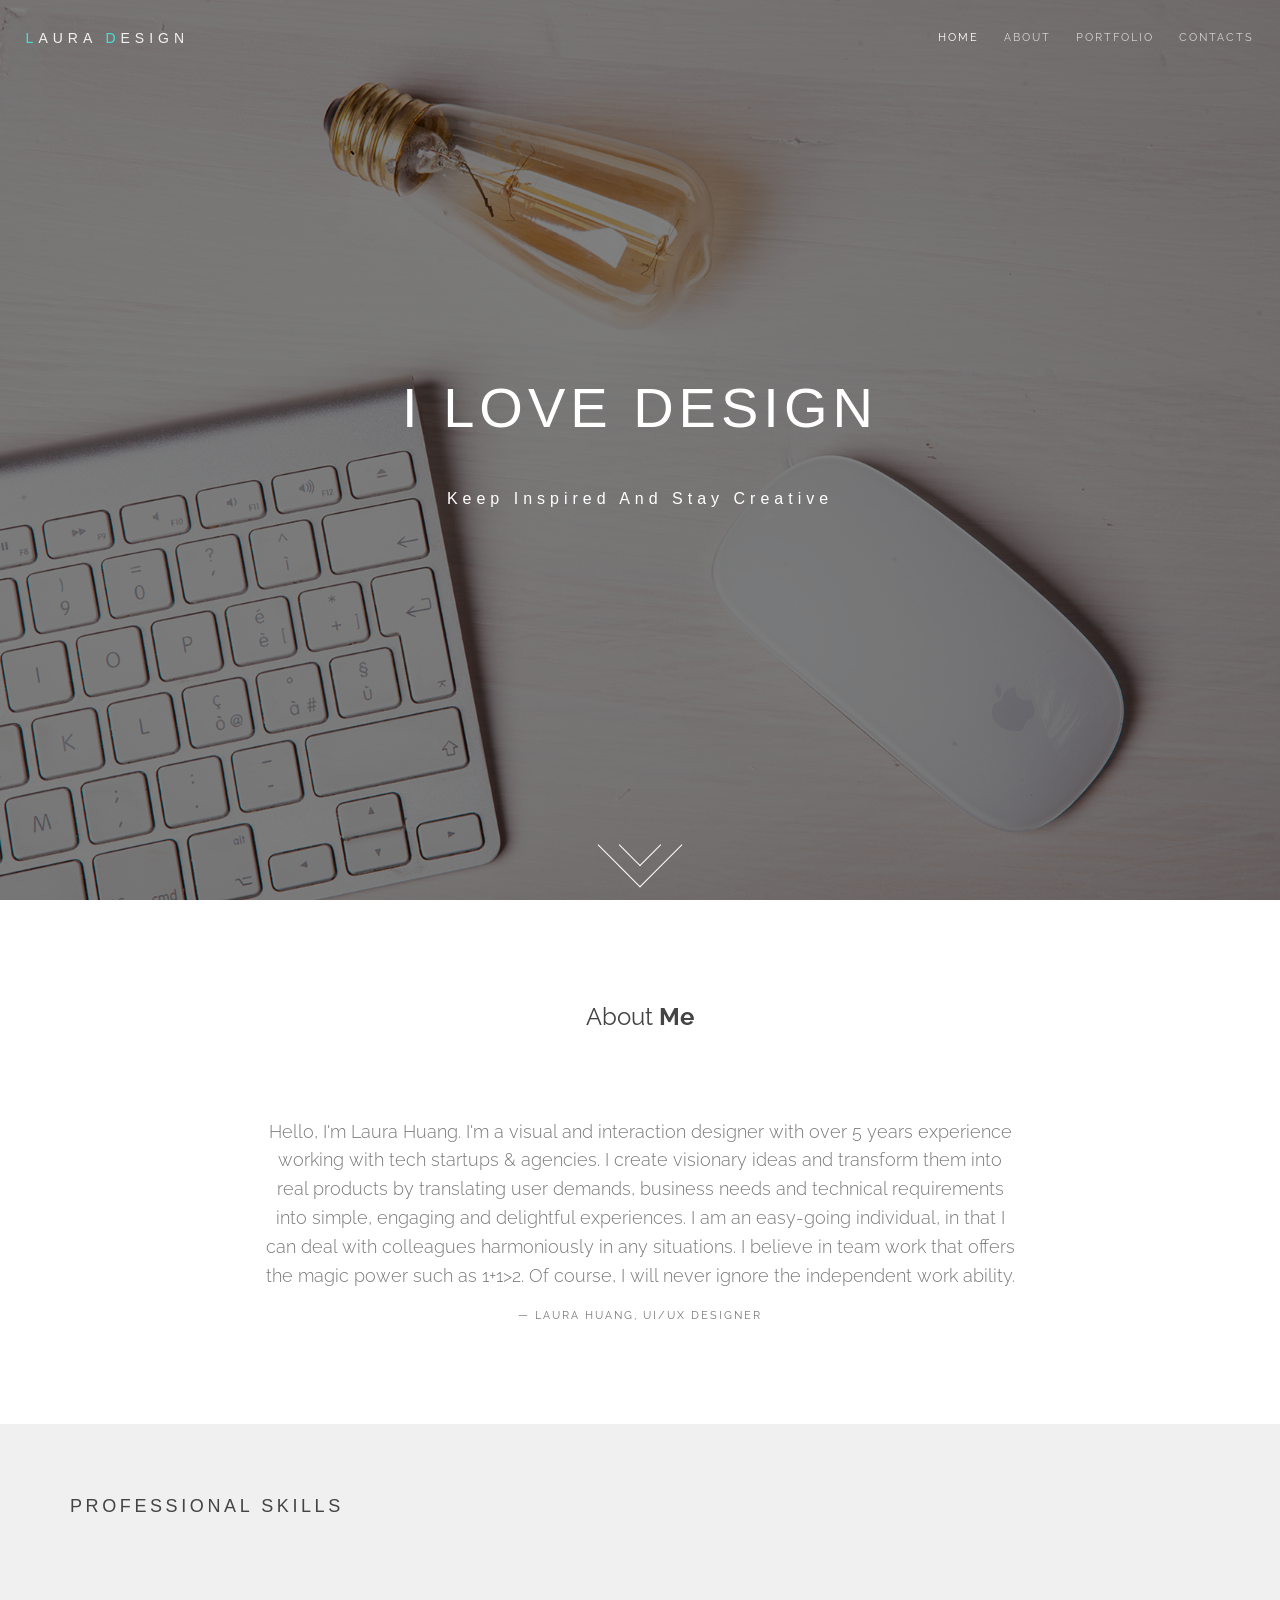
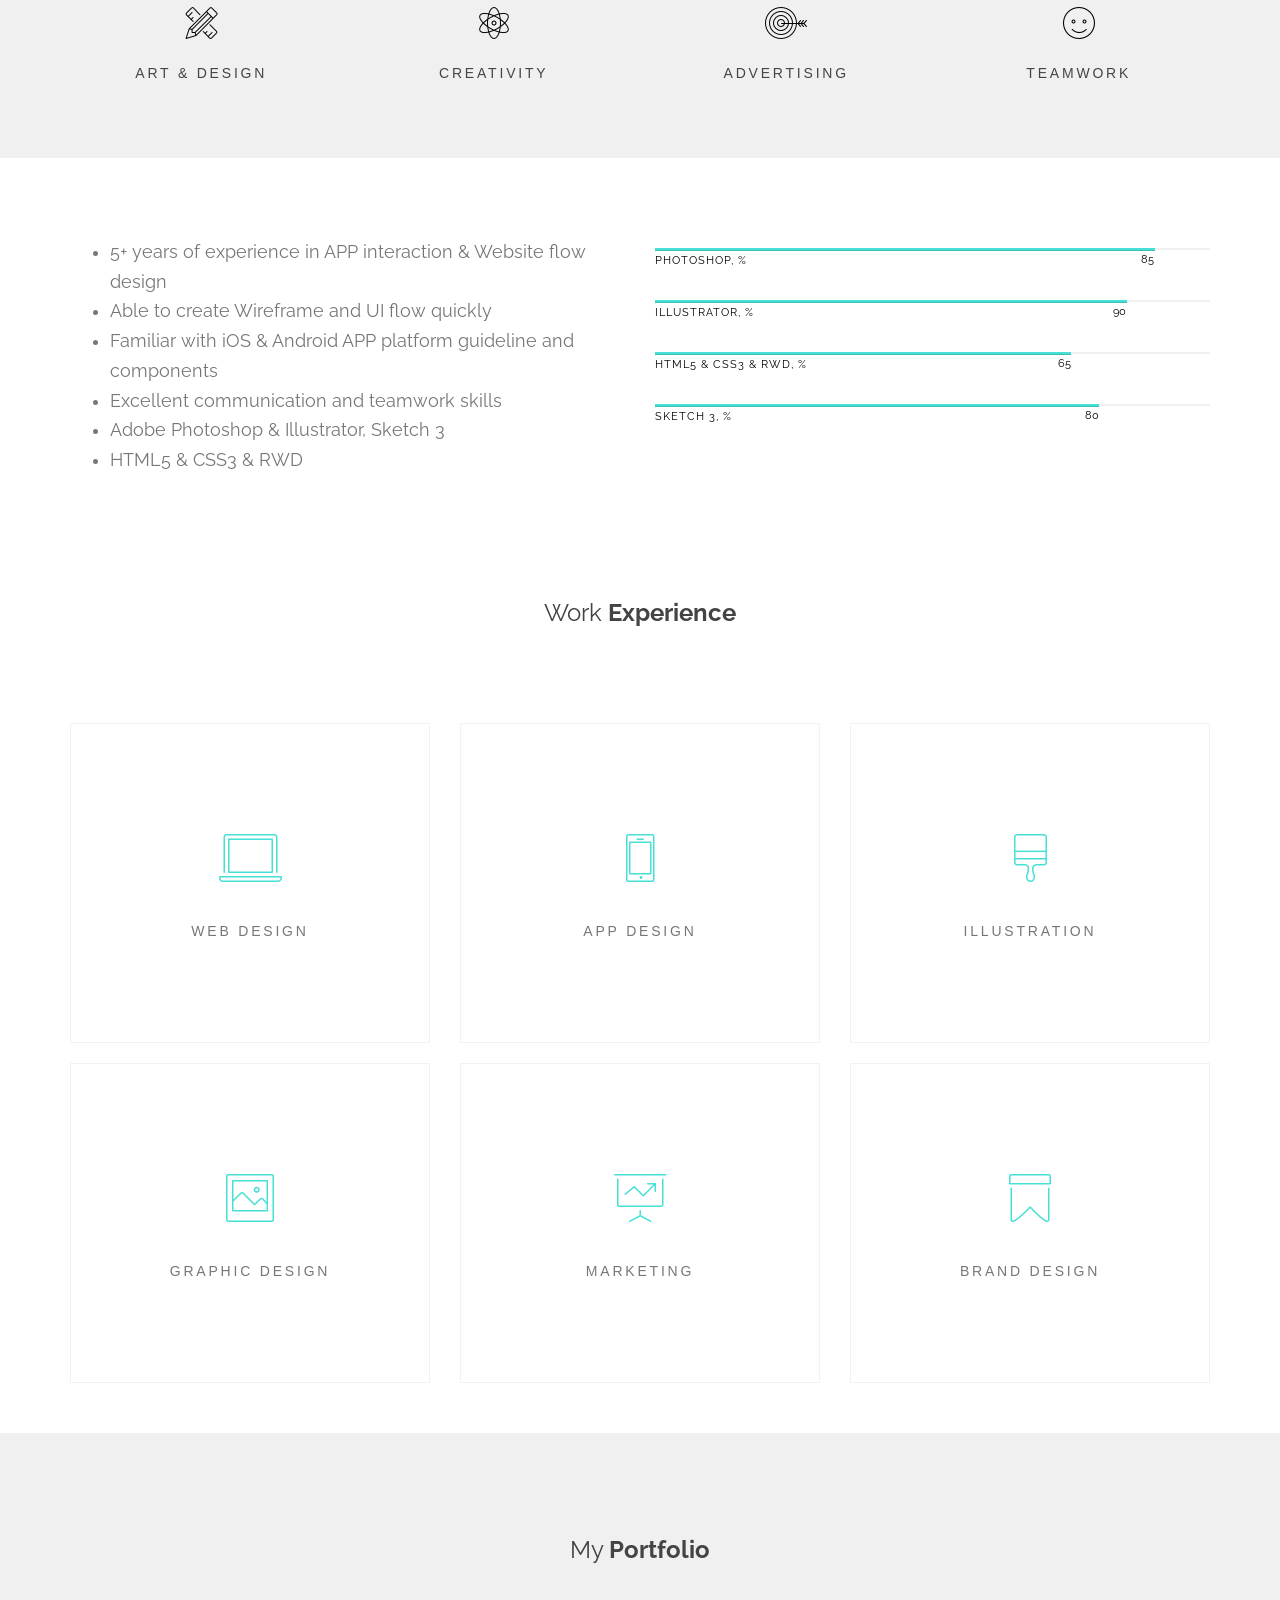
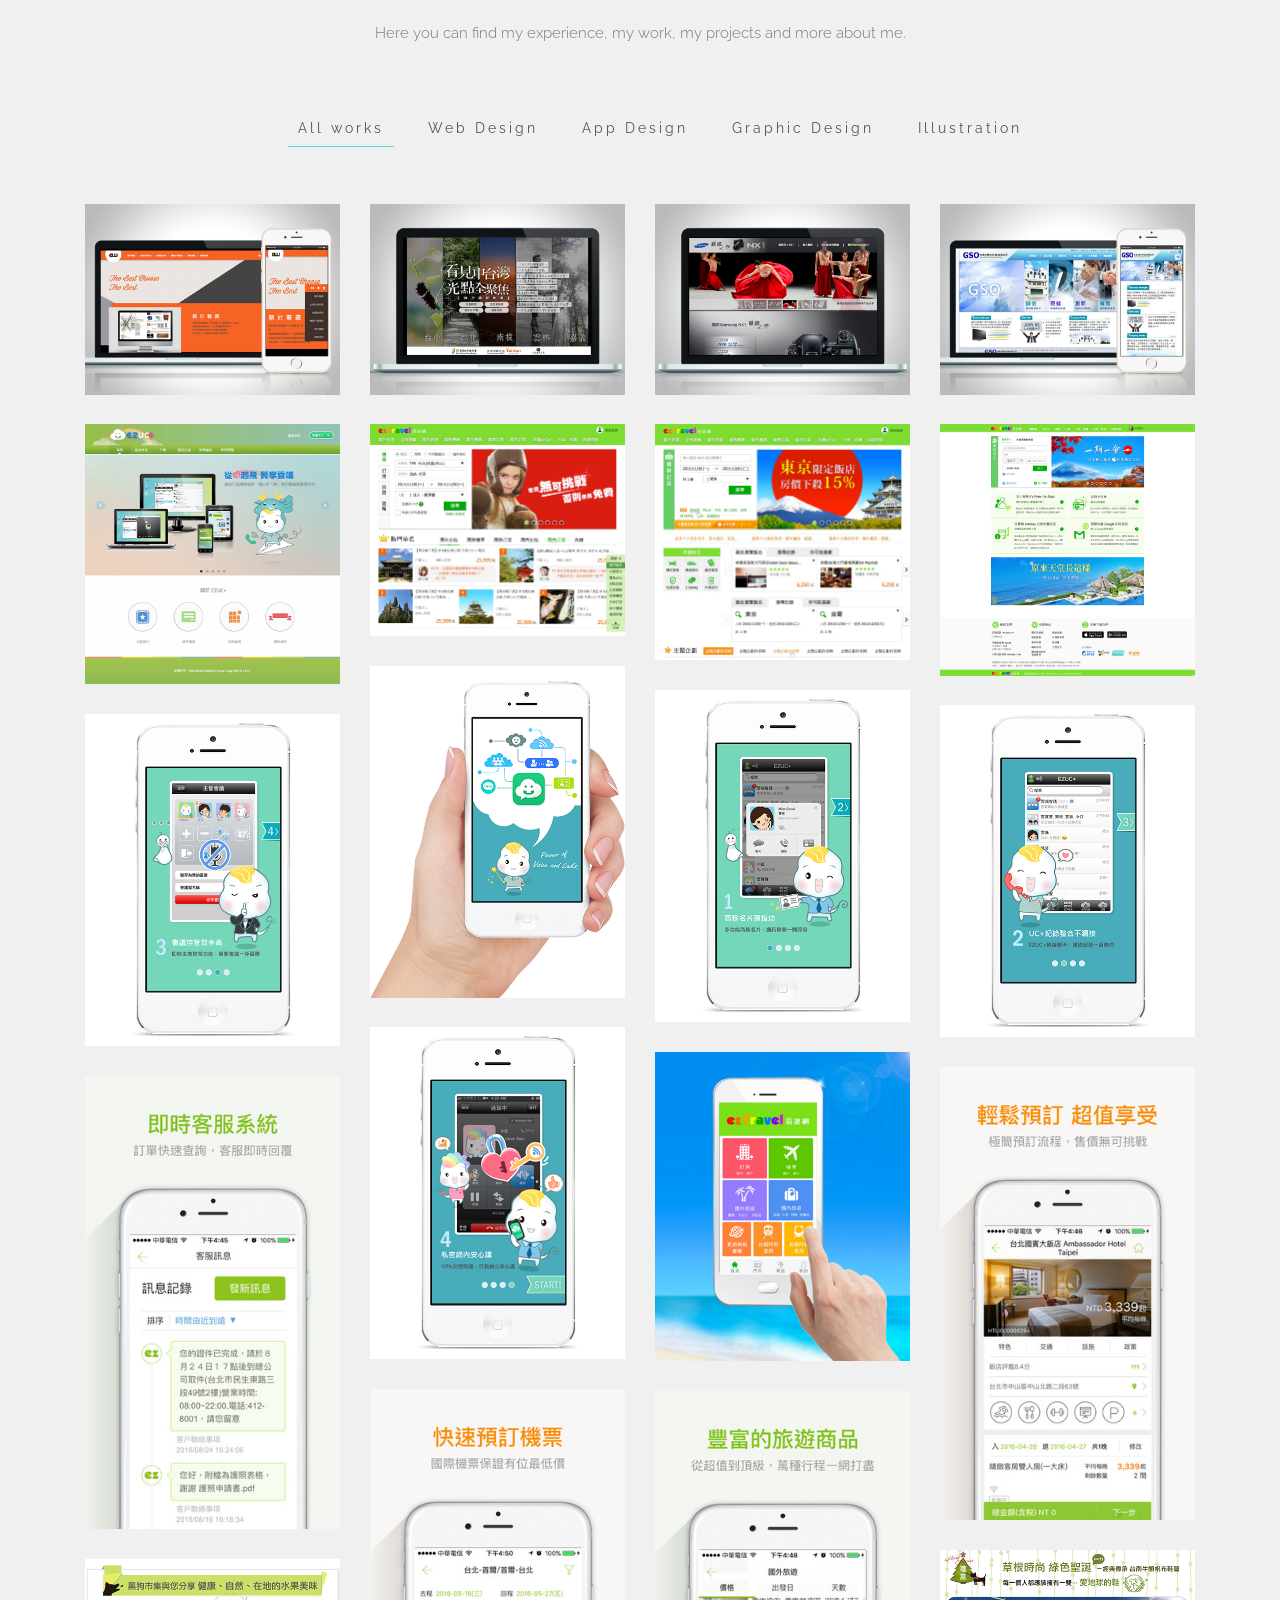
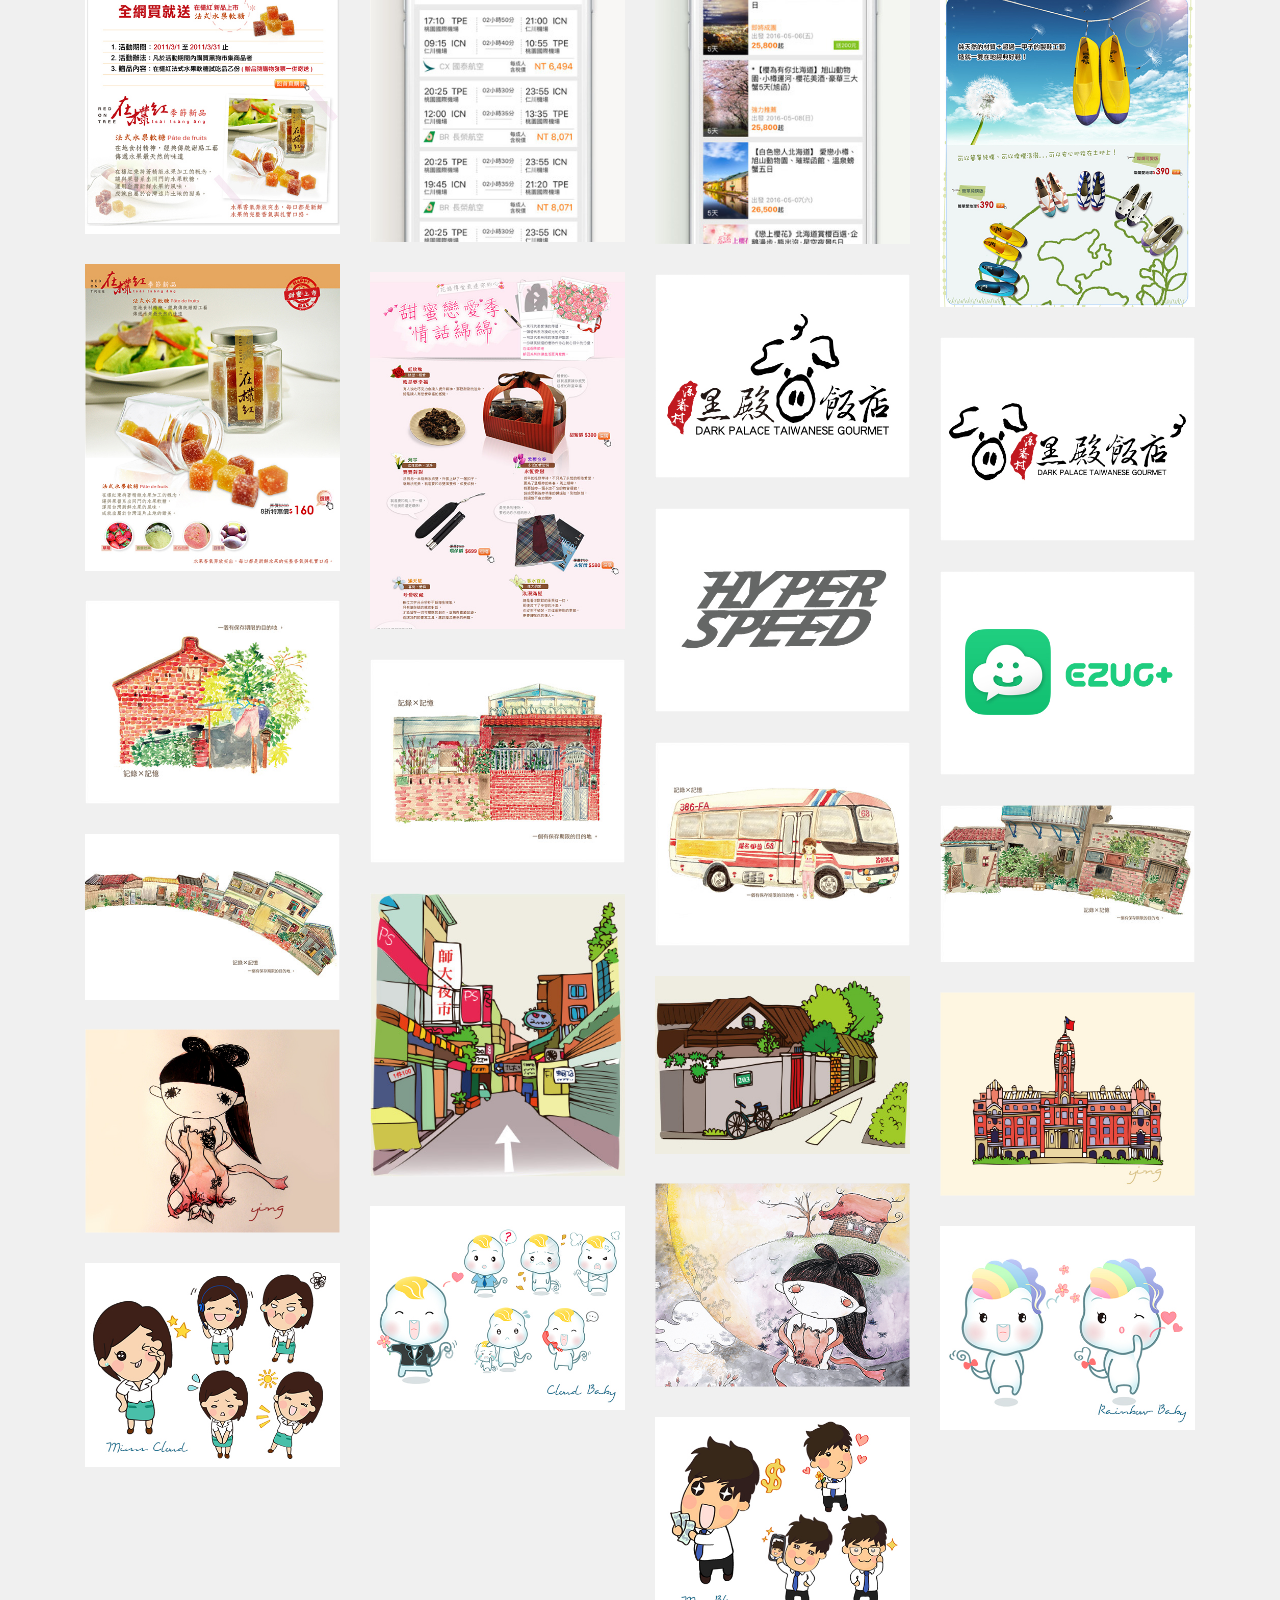
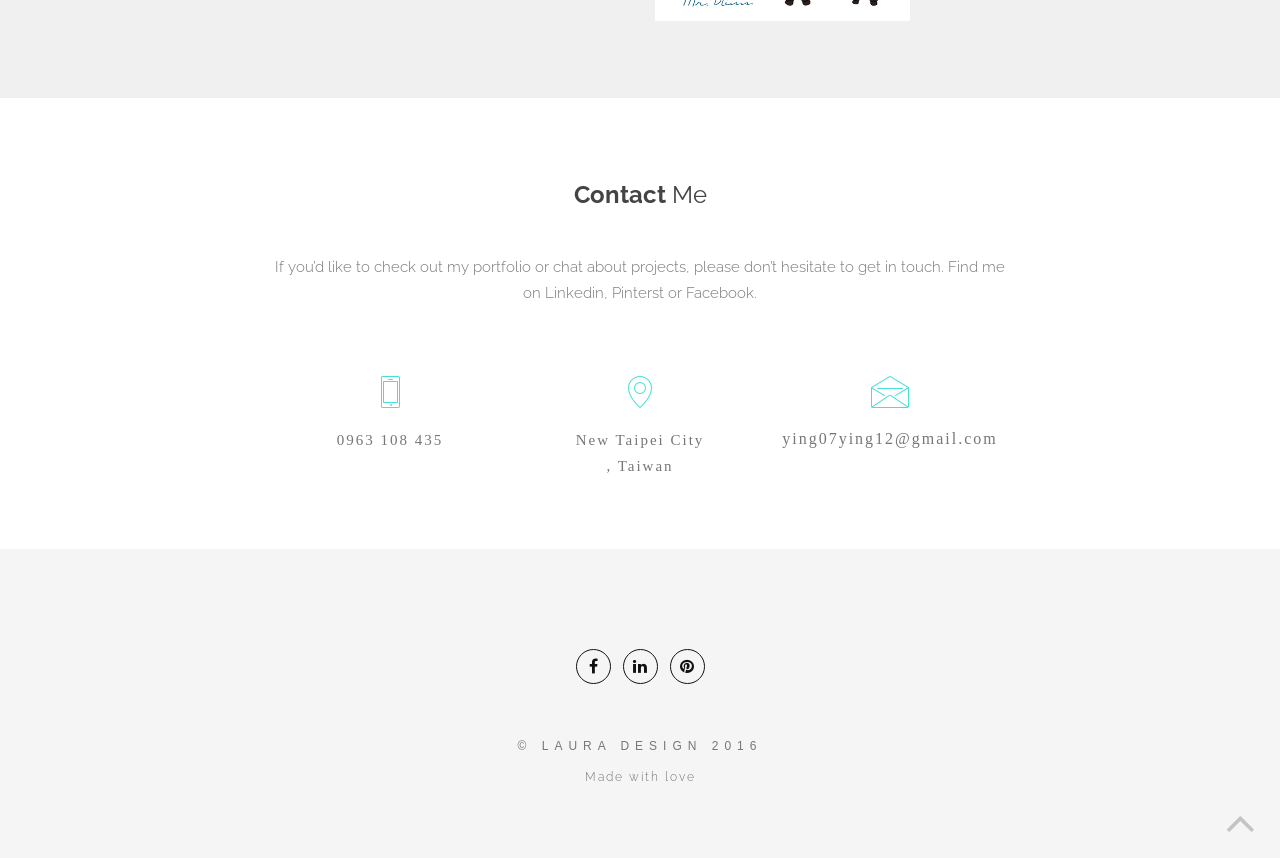
==== commit 1d246bf4: "0620更新" ====
--- a/index.html
+++ b/index.html
@@ -5,7 +5,7 @@
     <!--[if IE]><meta http-equiv='X-UA-Compatible' content='IE=edge,chrome=1'><![endif]-->
     <meta name="viewport" content="width=device-width, initial-scale=1.0, maximum-scale=1.0">
     <link rel="shortcut icon" href="favicon.ico">
-    <title>Exline - Creative Template</title>
+    <title>Laura Design</title>
     <link href="http://fonts.googleapis.com/css?family=Raleway:400,300,100,700%7Dosis:400,500" rel="stylesheet">
     <link href="css/bootstrap.min.css" rel="stylesheet">
     <link href="css/style.css" rel="stylesheet">
@@ -21,7 +21,7 @@
   <body class="appear-animate">
     <!-- Page Loader Start-->
     <div class="page-loader">
-      <div class="loader">Loading</div><span class="loader-text alt-font">Exline</span>
+      <div class="loader">Loading</div><span class="loader-text alt-font">Laura Design</span>
     </div>
     <!--Page Lader End-->
     <div id="top"></div>
@@ -29,19 +29,19 @@
     <nav class="main-nav white transparent stick-fixed">
       <div class="full-wrapper relative clearfix">
         <!-- Logo ( paste you text or image)-->
-        <div class="nav-logo-wrap"><a href="../index.html" class="logo">Ex<span class="higl">li</span>ne</a></div>
+        <div class="nav-logo-wrap"><a href="../index.html" class="logo"><span class="higl">L</span>AURA&nbsp;<span class="higl">D</span>ESIGN</a></div>
         <div class="navbar-mobile"><i class="fa fa-bars"></i></div>
         <!-- Main Menu-->
         <div class="inner-nav navbar-desktop">
           <ul class="clearlist scroll scroll-nav">
-            <li class="active"><a href="index-3.html#hero">Home</a></li>
+            <li class="active"><a href="index.html#hero">Home</a></li>
           
 
-            <li><a href="index-3.html#about">About</a></li>
-            <li><a href="index-3.html#portfolio">Portfolio</a></li>
+            <li><a href="index.html#about">About</a></li>
+            <li><a href="index.html#portfolio">Portfolio</a></li>
         
             <!--<li><a href="index-3.html#blog">Blog</a></li>-->
-            <li><a href="index-3.html#contacts">Contacts</a></li>
+            <li><a href="index.html#contacts">Contacts</a></li>
           </ul>
         </div>
       </div>
@@ -51,11 +51,11 @@
         <!--Start Slider-->
         <div class="fullwidth-slider owl-high-pagination">
           
-          <div data-background="img/full-width/bg-7.jpg" class="full-screen bg-img bg-dark-50">
+          <div data-background="img/full-width/bg.jpg" class="full-screen bg-img bg-dark-50">
             <div class="hero-content">
               <div class="hero-content-inner">
-                <h1 data-effect="fadeInRight" class="hs-line-4 animate-e">We love design</h1>
-                <div data-effect="fadeInLeft" class="hs-line-2 animate-e">Exline creative studio</div>
+                <h1 data-effect="fadeInRight" class="hs-line-4 animate-e">I love design</h1>
+                <div data-effect="fadeInLeft" class="hs-line-2 animate-e">keep inspired and stay creative</div>
               </div>
             </div><a href="index-3.html#page" data-start="display: block" data-100-start="display: none" class="btn-scroll-down scroll"></a>
           </div>
@@ -70,14 +70,14 @@
         <div class="container">
           <div class="row mt-40 mt-xs-20">
             <div class="col-md-12 text-center">
-              <h3>About <b>The Company</b></h3>
+              <h3>About <b>Me</b></h3>
             </div>
           </div>
           <div class="row mt-60 mt-xs-30">
             <div class="col-md-8 col-md-offset-2 text-center">
               <blockquote data-wow-delay="0.1s" data-wow-duration="1s" class="about-quote wow fadeInUp">
-                <p>Lorem ipsum dolor sit amet, consectetur adipisicing elit. Totam, assumenda perspiciatis, adipisci impedit magnam vitae eligendi in explicabo at. Dolore recusandae veritatis iste vero perspiciatis est nobis consequuntur architecto, similique!</p>
-                <footer class="about-quote-author">Mike Rose, CEO</footer>
+                <p>Hello, I'm Laura Huang. I'm a visual and interaction designer with over 5 years experience working with tech startups & agencies.  I create visionary ideas and transform them into real products by translating user demands, business needs and technical requirements into simple, engaging and delightful experiences. I am an easy-going individual, in that I can deal with colleagues harmoniously in any situations. I believe in team work that offers the magic power such as 1+1>2. Of course, I will never ignore the independent work ability. </p>
+                <footer class="about-quote-author">Laura Huang, UI/UX Designer</footer>
               </blockquote>
             </div>
           </div>
@@ -86,32 +86,32 @@
           <div class="container">
             <div class="row">
               <div class="col-md-12">
-                <h4 class="alt-font">Some interesting facts</h4>
+                <h4 class="alt-font">Professional skills</h4>
               </div>
             </div>
             <div class="row mt-60">
               <div class="col-md-3 col-sm-6 text-center">
                 <div class="fact-item">
-                  <div class="fact-number"><span class="icon-trophy"></span><span class="focus-number">92</span></div>
-                  <h5 class="fact-desc alt-font">Awards</h5>
+                  <div class="fact-number"><span class="icon-tools"></span></div>
+                  <h5 class="fact-desc alt-font">ART & DESIGN</h5>
                 </div>
               </div>
               <div class="col-md-3 col-sm-6 text-center">
                 <div class="fact-item">
-                  <div class="fact-number"><span class="icon-target"></span><span class="focus-number">231</span></div>
-                  <h5 class="fact-desc alt-font">Projects</h5>
+                  <div class="fact-number"><span class="icon-genius"></span></div>
+                  <h5 class="fact-desc alt-font">CREATIVITY</h5>
                 </div>
               </div>
               <div class="col-md-3 col-sm-6 text-center">
                 <div class="fact-item">
-                  <div class="fact-number"><span class="icon-briefcase"></span><span class="focus-number">414</span></div>
-                  <h5 class="fact-desc alt-font">Cases</h5>
+                  <div class="fact-number"><span class="icon-target"></span></div>
+                  <h5 class="fact-desc alt-font">ADVERTISING</h5>
                 </div>
               </div>
               <div class="col-md-3 col-sm-6 text-center">
                 <div class="fact-item">
-                  <div class="fact-number"><span class="icon-happy"></span><span class="focus-number">543</span></div>
-                  <h5 class="fact-desc alt-font">Happy clients</h5>
+                  <div class="fact-number"><span class="icon-happy"></span></div>
+                  <h5 class="fact-desc alt-font">TeamWork</h5>
                 </div>
               </div>
             </div>
@@ -121,21 +121,28 @@
           <div class="row mt-80 mt-xs-40">
             <div class="col-sm-6">
               <blockquote class="about-quote">
-                <p> Lorem ipsum dolor sit amet, consectetur adipisicing elit. Cum quas necessitatibus nesciunt temporibus, adipisci aliquid inventore et quaerat alias. Doloribus pariatur quo, cum ad reprehenderit laboriosam magni dolores et fuga ducimus tempore quisquam facilis sequi debitis veritatis voluptates recusandae labore.</p>
+                <ul class="list">
+                  <li>5+ years of experience in APP interaction & Website flow design</li>
+                  <li>Able to create Wireframe and UI flow quickly</li>
+                  <li>Familiar with iOS & Android APP platform guideline and components</li>
+                  <li>Excellent communication and teamwork skills</li>
+                  <li>Adobe Photoshop & Illustrator, Sketch 3</li>
+                  <li>HTML5 & CSS3 & RWD</li>
+                </ul>
               </blockquote>
             </div>
             <div class="col-sm-6 mt-xs-40">
               <div class="progress-box">
-                <div role="progressbar" data-progress="90" class="progress-bar">Design, % <span>90</span></div>
+                <div role="progressbar" data-progress="90" class="progress-bar">Photoshop, % <span>85</span></div>
               </div>
               <div class="progress-box">
-                <div role="progressbar" data-progress="85" class="progress-bar">Photoshop, % <span>85</span></div>
+                <div role="progressbar" data-progress="85" class="progress-bar">Illustrator, % <span>90</span></div>
               </div>
               <div class="progress-box">
-                <div role="progressbar" data-progress="75" class="progress-bar">Development, % <span>75</span></div>
+                <div role="progressbar" data-progress="75" class="progress-bar">HTML5 & CSS3 & RWD, % <span>65</span></div>
               </div>
               <div class="progress-box">
-                <div role="progressbar" data-progress="80" class="progress-bar">Photography, % <span>80</span></div>
+                <div role="progressbar" data-progress="80" class="progress-bar">Sketch 3, % <span>80</span></div>
               </div>
             </div>
           </div>
@@ -146,7 +153,7 @@
         <div class="container">
           <div class="row mt-40 mt-xs-20">
             <div class="col-md-12 text-center">
-              <h3>Our <b>Service</b></h3>
+              <h3>Work <b>Experience</b></h3>
             </div>
           </div>
           <div data-wow-delay="0.1s" data-wow-duration="2s" class="row mt-60 mt-xs-30 wow fadeIn">
@@ -154,31 +161,31 @@
               <div class="service-item"><i class="icon-laptop"></i>
                 <h5 class="alt-font">Web design</h5>
                 <div class="service-desc">
-                  <p> Lorem ipsum dolor sit amet, consectetur adipisicing elit. Tempore ab odio quas ipsam sed quo minima suscipit vero, voluptate aspernatur!</p>
+                  <p> Visual Design, Digital Design, Web UI Design. Designing mockups for website and any web related stuff.</p>
                 </div>
               </div>
             </div>
             <div class="col-sm-4 text-center">
-              <div class="service-item"><i class="icon-circle-compass"></i>
-                <h5 class="alt-font">Branding</h5>
+              <div class="service-item"><i class="icon-phone"></i>
+                <h5 class="alt-font">App design</h5>
                 <div class="service-desc">
-                  <p> Lorem ipsum dolor sit amet, consectetur adipisicing elit. Tempore ab odio quas ipsam sed quo minima suscipit vero, voluptate aspernatur!</p>
+                  <p>Define user scenarios and screen flows.Develop storyboards, mockups and prototypes.Design UI elements.</p>
                 </div>
               </div>
             </div>
             <div class="col-sm-4 text-center">
-              <div class="service-item"><i class="icon-tools-2"></i>
-                <h5 class="alt-font">Development</h5>
+              <div class="service-item"><i class="icon-paintbrush"></i>
+                <h5 class="alt-font">Illustration</h5>
                 <div class="service-desc">
-                  <p> Lorem ipsum dolor sit amet, consectetur adipisicing elit. Tempore ab odio quas ipsam sed quo minima suscipit vero, voluptate aspernatur!</p>
+                  <p>Graphic depiction of any concept or subject in a drawing, sketch, painting, photograph or other type of image </p>
                 </div>
               </div>
             </div>
             <div class="col-sm-4 text-center">
-              <div class="service-item"><i class="icon-camera"></i>
-                <h5 class="alt-font">Photography</h5>
+              <div class="service-item"><i class="icon-picture"></i>
+                <h5 class="alt-font">Graphic Design</h5>
                 <div class="service-desc">
-                  <p> Lorem ipsum dolor sit amet, consectetur adipisicing elit. Tempore ab odio quas ipsam sed quo minima suscipit vero, voluptate aspernatur!</p>
+                  <p>Image on posters , advertisements , packages , and other printed matter, as well as information visualizations and graphics for newspapers and magazines</p>
                 </div>
               </div>
             </div>
@@ -186,15 +193,15 @@
               <div class="service-item"><i class="icon-presentation"></i>
                 <h5 class="alt-font">Marketing</h5>
                 <div class="service-desc">
-                  <p> Lorem ipsum dolor sit amet, consectetur adipisicing elit. Tempore ab odio quas ipsam sed quo minima suscipit vero, voluptate aspernatur!</p>
+                  <p>Plan, develop and execute integrated marketing programs, including but not limited to apps, social, digital, events, partner marketing, content marketing and product PR.</p>
                 </div>
               </div>
             </div>
             <div class="col-sm-4 text-center">
-              <div class="service-item"><i class="icon-anchor"></i>
-                <h5 class="alt-font">Support</h5>
+              <div class="service-item"><i class="icon-ribbon"></i>
+                <h5 class="alt-font">brand design</h5>
                 <div class="service-desc">
-                  <p> Lorem ipsum dolor sit amet, consectetur adipisicing elit. Tempore ab odio quas ipsam sed quo minima suscipit vero, voluptate aspernatur!</p>
+                  <p>A commercial or institutional brand , such as a business card , sign , logo , or an advertisement</p>
                 </div>
               </div>
             </div>
@@ -206,75 +213,483 @@
         <div class="container">
           <div class="row mt-40 mt-xs-20">
             <div class="col-md-12 text-center">
-              <h3>Our <b>Portfolio</b></h3>
+              <h3>My <b>Portfolio</b></h3>
             </div>
           </div>
           <div class="row">
             <div class="col-md-8 col-md-offset-2 text-center mt-30 mt-xs-10">
-              <p> Lorem ipsum dolor sit amet, consectetur adipisicing elit. Laudantium quia tempore, rem quis iste saepe in omnis aspernatur eligendi asperiores.</p>
+              <p>Here you can find my experience, my work, my projects and more about me.</p>
             </div>
           </div>
         </div>
         <ul class="filter text-center mt-60 mt-xs-30">
           <li class="active"><a href="index-3.html#" data-filter="*">All works</a></li>
-          <li><a href="index-3.html#" data-filter=".branding">Branding</a></li>
-          <li><a href="index-3.html#" data-filter=".design">Design</a></li>
-          <li><a href="index-3.html#" data-filter=".photography">Photography</a></li>
+          <li><a href="index-3.html#" data-filter=".web-design">Web Design</a></li>
+          <li><a href="index-3.html#" data-filter=".app-design">App Design</a></li>
+          <li><a href="index-3.html#" data-filter=".graphic-design">Graphic Design</a></li>
+          <li><a href="index-3.html#" data-filter=".illustration">Illustration</a></li>
         </ul>
         <div class="container">
           <div data-wow-delay="0.1s" data-wow-duration="2s" class="work-container mt-40 mt-xs-20 wow fadeIn">
             <div class="row">
              
-              <div class="col-md-3 col-sm-4 col-xs-12 work-item design">
-                <div class="figure effect-hover"><img src="img/portfolio/portfolio2.jpg" alt="img01">
-                  <div class="figcaption">
-                    <h5 class="alt-font">Creative project</h5>
-                    <p>Gallery lightbox</p>
-                  </div><a href="img/portfolio/portfolio2.jpg" class="work-gallery mfp-image">Vew more</a>
-                </div>
-              </div>
-
-              <div class="col-md-3 col-sm-4 col-xs-12 work-item photography">
-                <div class="figure effect-hover"><img src="img/portfolio/portfolio3.jpg" alt="img01">
-                  <div class="figcaption">
-                    <h5 class="alt-font">Creative project</h5>
-                    <p>Video lightbox</p>
-                  </div><a href="https://vimeo.com/45830194" class="work-gallery mfp-iframe">Vew more</a>
-                </div>
-              </div>
-              <div class="col-md-3 col-sm-4 col-xs-12 work-item branding">
-                <div class="figure effect-hover"><img src="img/portfolio/portfolio4.jpg" alt="img01">
-                  <div class="figcaption">
-                    <h5 class="alt-font">Creative project</h5>
-                    <p>Gallery lightbox 2</p>
-                  </div><a href="img/portfolio/portfolio4.jpg" class="work-gallery mfp-image">Vew more</a>
-                </div>
-              </div>
-              <div class="col-md-3 col-sm-4 col-xs-12 work-item design">
-                <div class="figure effect-hover"><img src="img/portfolio/portfolio5.jpg" alt="img01">
-                  <div class="figcaption">
-                    <h5 class="alt-font">Creative project 2</h5>
-                    <p>Ajax page 2</p>
-                  </div><a href="index-3.html#portfolio=ajax-portfolio-2.html">Vew more</a>
-                </div>
-              </div>
-              <div class="col-md-3 col-sm-4 col-xs-12 work-item photography">
-                <div class="figure effect-hover"><img src="img/portfolio/portfolio6.jpg" alt="img01">
-                  <div class="figcaption">
-                    <h5 class="alt-font">Creative project 3</h5>
-                    <p>Ajax page 1</p>
-                  </div><a href="index-3.html#portfolio=ajax-portfolio-2.html">Vew more</a>
-                </div>
-              </div>
-              <div class="col-md-3 col-sm-4 col-xs-12 work-item photography">
-                <div class="figure effect-hover"><img src="img/portfolio/portfolio7.jpg" alt="img01">
-                  <div class="figcaption">
-                    <h5 class="alt-font">Creative project</h5>
-                    <p>Gallery lightbox 3</p>
-                  </div><a href="img/portfolio/portfolio7.jpg" class="work-gallery mfp-image">Vew more</a>
-                </div>
-              </div>
-              
+              <div class="col-md-3 col-sm-4 col-xs-12 work-item web-design">
+
+                <div class="figure effect-hover">
+                 
+
+                  <img src="img/portfolio/web1.jpg" alt="img01">
+
+                  <div class="figcaption">
+
+                    <h5 class="alt-font">ARTMW</h5>
+                    <p>official site</p>
+
+                  </div>
+
+                 <a href="http://amw.com.tw/temp/1124/" target="_blank" class="work_link"><img src="img/link_icon.png" alt=""></a>
+
+
+                </div>
+              </div>
+
+              <div class="col-md-3 col-sm-4 col-xs-12 work-item web-design">
+
+                <div class="figure effect-hover">
+                 
+
+                  <img src="img/portfolio/web2.jpg" alt="img01">
+
+                  <div class="figcaption">
+
+                    <h5 class="alt-font">Photo Contest </h5>
+                    <p>official site</p>
+
+                  </div>
+
+                 <a href="http://goodwill-design.com/temp/photo1218/" target="_blank" class="work_link"><img src="img/link_icon.png" alt=""></a>
+
+
+                </div>
+              </div>
+
+              <div class="col-md-3 col-sm-4 col-xs-12 work-item web-design">
+
+                <div class="figure effect-hover">
+                 
+
+                  <img src="img/portfolio/web3.jpg" alt="img01">
+
+                  <div class="figcaption">
+
+                    <h5 class="alt-font">SAMSUNG NX1 </h5>
+                    <p>official site</p>
+
+                  </div>
+
+                 <a href="http://goodwill-design.com/temp/photo1230/" target="_blank" class="work_link"><img src="img/link_icon.png" alt=""></a>
+
+
+                </div>
+              </div>
+
+              <div class="col-md-3 col-sm-4 col-xs-12 work-item web-design">
+
+                <div class="figure effect-hover">
+                 
+
+                  <img src="img/portfolio/web4.jpg" alt="img01">
+
+                  <div class="figcaption">
+
+                    <h5 class="alt-font">Glory-Sun Opto-Electronics Corp </h5>
+                    <p>official site</p>
+
+                  </div>
+
+                 <a href="http://www.glory-sun.com.tw/" target="_blank" class="work_link"><img src="img/link_icon.png" alt=""></a>
+
+
+                </div>
+              </div>
+
+              <div class="col-md-3 col-sm-4 col-xs-12 work-item web-design">
+
+                <div class="figure effect-hover">
+                 
+
+                  <img src="img/portfolio/web5.jpg" alt="img01">
+
+                  <div class="figcaption">
+
+                    <h5 class="alt-font">EZUC+ </h5>
+                    <p>official site</p>
+
+                  </div>
+
+                 <a href="http://ezuc.blisscloud.com/zh-tw/index.html" target="_blank" class="work_link"><img src="img/link_icon.png" alt=""></a>
+
+
+                </div>
+              </div>
+
+              <div class="col-md-3 col-sm-4 col-xs-12 work-item web-design">
+
+                <div class="figure effect-hover">
+                 
+
+                  <img src="img/portfolio/web6.jpg" alt="img01">
+
+                  <div class="figcaption">
+
+                    <h5 class="alt-font">ezTravel </h5>
+                    <p>official site</p>
+
+                  </div>
+
+                 <a href="https://www.eztravel.com.tw/?in=up0" target="_blank" class="work_link"><img src="img/link_icon.png" alt=""></a>
+
+
+                </div>
+              </div>
+
+                 <div class="col-md-3 col-sm-4 col-xs-12 work-item web-design">
+
+                <div class="figure effect-hover">
+                 
+
+                  <img src="img/portfolio/web7.jpg" alt="img01">
+
+                  <div class="figcaption">
+
+                    <h5 class="alt-font">ezTravel </h5>
+                    <p>official site</p>
+
+                  </div>
+
+                 <a href="https://hotel.eztravel.com.tw/oversea/?_ga=1.256663051.1292237265.1455548156" target="_blank" class="work_link"><img src="img/link_icon.png" alt=""></a>
+
+
+                </div>
+              </div>
+
+              <div class="col-md-3 col-sm-4 col-xs-12 work-item web-design">
+
+                <div class="figure effect-hover">
+                 
+
+                  <img src="img/portfolio/web8.jpg" alt="img01">
+
+                  <div class="figcaption">
+
+                    <h5 class="alt-font">ezTravel </h5>
+                    <p>official site</p>
+
+                  </div>
+
+                 <a href="https://member.eztravel.com.tw/member/login?custType=member" target="_blank" class="work_link"><img src="img/link_icon.png" alt=""></a>
+
+
+                </div>
+              </div>
+
+
+              <div class="col-md-3 col-sm-4 col-xs-12 work-item app-design">
+                <div class="figure effect-hover"><img src="img/portfolio/app1.jpg" alt="img01">
+                  <div class="figcaption">
+                    <h5 class="alt-font">EZUC+ App</h5>
+                    <p>download link</p>
+                  </div>
+
+                  <a href="https://itunes.apple.com/tw/app/ezuc+/id805299928?l=zh&mt=8" target="_blank" class="work_link"><img src="img/link_icon.png" alt=""></a>
+
+                </div>
+
+              </div>
+
+              <div class="col-md-3 col-sm-4 col-xs-12 work-item app-design">
+                <div class="figure effect-hover"><img src="img/portfolio/app2.jpg" alt="img01">
+                  <div class="figcaption">
+                    <h5 class="alt-font">EZUC+ App</h5>
+                    <p>screenshot</p>
+                  </div><a href="img/portfolio/app2.jpg" class="work-gallery mfp-image">Vew more</a>
+                </div>
+              </div>
+
+              <div class="col-md-3 col-sm-4 col-xs-12 work-item app-design">
+                <div class="figure effect-hover"><img src="img/portfolio/app3.jpg" alt="img01">
+                  <div class="figcaption">
+                    <h5 class="alt-font">EZUC+ App</h5>
+                    <p>screenshot</p>
+                  </div><a href="img/portfolio/app3.jpg" class="work-gallery mfp-image">Vew more</a>
+                </div>
+              </div>
+
+              <div class="col-md-3 col-sm-4 col-xs-12 work-item app-design">
+                <div class="figure effect-hover"><img src="img/portfolio/app4.jpg" alt="img01">
+                  <div class="figcaption">
+                    <h5 class="alt-font">EZUC+ App</h5>
+                    <p>screenshot</p>
+                  </div><a href="img/portfolio/app4.jpg" class="work-gallery mfp-image">Vew more</a>
+                </div>
+              </div>
+
+              <div class="col-md-3 col-sm-4 col-xs-12 work-item app-design">
+                <div class="figure effect-hover"><img src="img/portfolio/app5.jpg" alt="img01">
+                  <div class="figcaption">
+                    <h5 class="alt-font">EZUC+ App</h5>
+                    <p>screenshot</p>
+                  </div><a href="img/portfolio/app5.jpg" class="work-gallery mfp-image">Vew more</a>
+                </div>
+              </div>
+
+              <div class="col-md-3 col-sm-4 col-xs-12 work-item app-design">
+                <div class="figure effect-hover"><img src="img/portfolio/app6.jpg" alt="img01">
+                  <div class="figcaption">
+                    <h5 class="alt-font">ezTravel App</h5>
+                    <p>download link</p>
+                  </div>
+
+                  <a href="https://itunes.apple.com/tw/app/ezuc+/id805299928?l=zh&mt=8" target="_blank" class="work_link"><img src="img/link_icon.png" alt=""></a>
+
+                </div>
+
+              </div>
+
+              <div class="col-md-3 col-sm-4 col-xs-12 work-item app-design">
+                <div class="figure effect-hover"><img src="img/portfolio/app7.jpg" alt="img01">
+                  <div class="figcaption">
+                    <h5 class="alt-font">ezTravel App</h5>
+                    <p>screenshot</p>
+                  </div><a href="img/portfolio/app7.jpg" class="work-gallery mfp-image">Vew more</a>
+                </div>
+              </div>
+
+              <div class="col-md-3 col-sm-4 col-xs-12 work-item app-design">
+                <div class="figure effect-hover"><img src="img/portfolio/app8.jpg" alt="img01">
+                  <div class="figcaption">
+                    <h5 class="alt-font">ezTravel App</h5>
+                    <p>screenshot</p>
+                  </div><a href="img/portfolio/app8.jpg" class="work-gallery mfp-image">Vew more</a>
+                </div>
+              </div>
+
+              <div class="col-md-3 col-sm-4 col-xs-12 work-item app-design">
+                <div class="figure effect-hover"><img src="img/portfolio/app9.jpg" alt="img01">
+                  <div class="figcaption">
+                    <h5 class="alt-font">ezTravel App</h5>
+                    <p>screenshot</p>
+                  </div><a href="img/portfolio/app9.jpg" class="work-gallery mfp-image">Vew more</a>
+                </div>
+              </div>
+
+              <div class="col-md-3 col-sm-4 col-xs-12 work-item app-design">
+                <div class="figure effect-hover"><img src="img/portfolio/app10.jpg" alt="img01">
+                  <div class="figcaption">
+                    <h5 class="alt-font">ezTravel App</h5>
+                    <p>screenshot</p>
+                  </div><a href="img/portfolio/app10.jpg" class="work-gallery mfp-image">Vew more</a>
+                </div>
+              </div>
+
+              <div class="col-md-3 col-sm-4 col-xs-12 work-item graphic-design">
+                <div class="figure effect-hover"><img src="img/portfolio/gra1.jpg" alt="img01">
+                  <div class="figcaption">
+                    <h5 class="alt-font">Gigade</h5>
+                    <p>event page</p>
+                  </div><a href="img/portfolio/gra1.jpg" class="work-gallery mfp-image">Vew more</a>
+                </div>
+              </div>   
+
+              <div class="col-md-3 col-sm-4 col-xs-12 work-item graphic-design">
+                <div class="figure effect-hover"><img src="img/portfolio/gra2.jpg" alt="img01">
+                  <div class="figcaption">
+                    <h5 class="alt-font">Gigade</h5>
+                    <p>event page</p>
+                  </div><a href="img/portfolio/gra2.jpg" class="work-gallery mfp-image">Vew more</a>
+                </div>
+              </div>  
+
+              <div class="col-md-3 col-sm-4 col-xs-12 work-item graphic-design">
+                <div class="figure effect-hover"><img src="img/portfolio/gra3.jpg" alt="img01">
+                  <div class="figcaption">
+                    <h5 class="alt-font">Gigade</h5>
+                    <p>event page</p>
+                  </div><a href="img/portfolio/gra3.jpg" class="work-gallery mfp-image">Vew more</a>
+                </div>
+              </div>  
+
+              <div class="col-md-3 col-sm-4 col-xs-12 work-item graphic-design">
+                <div class="figure effect-hover"><img src="img/portfolio/gra4.jpg" alt="img01">
+                  <div class="figcaption">
+                    <h5 class="alt-font">Gigade</h5>
+                    <p>event page</p>
+                  </div><a href="img/portfolio/gra4.jpg" class="work-gallery mfp-image">Vew more</a>
+                </div>
+              </div> 
+
+              <div class="col-md-3 col-sm-4 col-xs-12 work-item graphic-design">
+                <div class="figure effect-hover"><img src="img/portfolio/gra5.jpg" alt="img01">
+                  <div class="figcaption">
+                    <h5 class="alt-font">Dark Palace</h5>
+                    <p>LOGO</p>
+                  </div><a href="img/portfolio/gra5.jpg" class="work-gallery mfp-image">Vew more</a>
+                </div>
+              </div>   
+
+              <div class="col-md-3 col-sm-4 col-xs-12 work-item graphic-design">
+                <div class="figure effect-hover"><img src="img/portfolio/gra6.jpg" alt="img01">
+                  <div class="figcaption">
+                    <h5 class="alt-font">Dark Palace</h5>
+                    <p>LOGO</p>
+                  </div><a href="img/portfolio/gra6.jpg" class="work-gallery mfp-image">Vew more</a>
+                </div>
+              </div>   
+
+              <div class="col-md-3 col-sm-4 col-xs-12 work-item graphic-design">
+                <div class="figure effect-hover"><img src="img/portfolio/gra7.jpg" alt="img01">
+                  <div class="figcaption">
+                    <h5 class="alt-font">Hyper Speed</h5>
+                    <p>LOGO</p>
+                  </div><a href="img/portfolio/gra7.jpg" class="work-gallery mfp-image">Vew more</a>
+                </div>
+              </div> 
+
+              <div class="col-md-3 col-sm-4 col-xs-12 work-item graphic-design">
+                <div class="figure effect-hover"><img src="img/portfolio/gra8.jpg" alt="img01">
+                  <div class="figcaption">
+                    <h5 class="alt-font">EZUC+</h5>
+                    <p>App Logo</p>
+                  </div><a href="img/portfolio/gra8.jpg" class="work-gallery mfp-image">Vew more</a>
+                </div>
+              </div>         
+
+              <div class="col-md-3 col-sm-4 col-xs-12 work-item illustration">
+                <div class="figure effect-hover"><img src="img/portfolio/ill1.jpg" alt="img01">
+                  <div class="figcaption">
+                    <h5 class="alt-font">painting</h5>
+                    <p>Picture Book</p>
+                  </div><a href="img/portfolio/ill1.jpg" class="work-gallery mfp-image">Vew more</a>
+                </div>
+              </div>
+
+              <div class="col-md-3 col-sm-4 col-xs-12 work-item illustration">
+                <div class="figure effect-hover"><img src="img/portfolio/ill2.jpg" alt="img01">
+                  <div class="figcaption">
+                    <h5 class="alt-font">painting</h5>
+                    <p>Picture Book</p>
+                  </div><a href="img/portfolio/ill2.jpg" class="work-gallery mfp-image">Vew more</a>
+                </div>
+              </div>
+
+              <div class="col-md-3 col-sm-4 col-xs-12 work-item illustration">
+                <div class="figure effect-hover"><img src="img/portfolio/ill3.jpg" alt="img01">
+                  <div class="figcaption">
+                    <h5 class="alt-font">painting</h5>
+                    <p>Picture Book</p>
+                  </div><a href="img/portfolio/ill3.jpg" class="work-gallery mfp-image">Vew more</a>
+                </div>
+              </div>
+
+              <div class="col-md-3 col-sm-4 col-xs-12 work-item illustration">
+                <div class="figure effect-hover"><img src="img/portfolio/ill4.jpg" alt="img01">
+                  <div class="figcaption">
+                    <h5 class="alt-font">painting</h5>
+                    <p>Picture Book</p>
+                  </div><a href="img/portfolio/ill4.jpg" class="work-gallery mfp-image">Vew more</a>
+                </div>
+              </div>
+
+              <div class="col-md-3 col-sm-4 col-xs-12 work-item illustration">
+                <div class="figure effect-hover"><img src="img/portfolio/ill5.jpg" alt="img01">
+                  <div class="figcaption">
+                    <h5 class="alt-font">painting</h5>
+                    <p>Picture Book</p>
+                  </div><a href="img/portfolio/ill5.jpg" class="work-gallery mfp-image">Vew more</a>
+                </div>
+              </div>
+
+              <div class="col-md-3 col-sm-4 col-xs-12 work-item illustration">
+                <div class="figure effect-hover"><img src="img/portfolio/ill6.jpg" alt="img01">
+                  <div class="figcaption">
+                    <h5 class="alt-font">painting</h5>
+                    <p>Picture Book</p>
+                  </div><a href="img/portfolio/ill6.jpg" class="work-gallery mfp-image">Vew more</a>
+                </div>
+              </div>
+
+              <div class="col-md-3 col-sm-4 col-xs-12 work-item illustration">
+                <div class="figure effect-hover"><img src="img/portfolio/ill7.jpg" alt="img01">
+                  <div class="figcaption">
+                    <h5 class="alt-font">painting</h5>
+                    <p>Picture Book</p>
+                  </div><a href="img/portfolio/ill7.jpg" class="work-gallery mfp-image">Vew more</a>
+                </div>
+              </div>
+
+              <div class="col-md-3 col-sm-4 col-xs-12 work-item illustration">
+                <div class="figure effect-hover"><img src="img/portfolio/ill8.jpg" alt="img01">
+                  <div class="figcaption">
+                    <h5 class="alt-font">painting</h5>
+                    <p>Picture Book</p>
+                  </div><a href="img/portfolio/ill8.jpg" class="work-gallery mfp-image">Vew more</a>
+                </div>
+              </div>
+
+              <div class="col-md-3 col-sm-4 col-xs-12 work-item illustration">
+                <div class="figure effect-hover"><img src="img/portfolio/ill9.jpg" alt="img01">
+                  <div class="figcaption">
+                    <h5 class="alt-font">painting</h5>
+                    <p>Picture Book</p>
+                  </div><a href="img/portfolio/ill9.jpg" class="work-gallery mfp-image">Vew more</a>
+                </div>
+              </div>
+
+              <div class="col-md-3 col-sm-4 col-xs-12 work-item illustration">
+                <div class="figure effect-hover"><img src="img/portfolio/ill10.jpg" alt="img01">
+                  <div class="figcaption">
+                    <h5 class="alt-font">painting</h5>
+                    <p>Picture Book</p>
+                  </div><a href="img/portfolio/ill10.jpg" class="work-gallery mfp-image">Vew more</a>
+                </div>
+              </div>
+
+              <div class="col-md-3 col-sm-4 col-xs-12 work-item illustration">
+                <div class="figure effect-hover"><img src="img/portfolio/ill11.jpg" alt="img01">
+                  <div class="figcaption">
+                    <h5 class="alt-font">painting</h5>
+                    <p>character design</p>
+                  </div><a href="img/portfolio/ill11.jpg" class="work-gallery mfp-image">Vew more</a>
+                </div>
+              </div>
+
+              <div class="col-md-3 col-sm-4 col-xs-12 work-item illustration">
+                <div class="figure effect-hover"><img src="img/portfolio/ill12.jpg" alt="img01">
+                  <div class="figcaption">
+                    <h5 class="alt-font">painting</h5>
+                    <p>character design</p>
+                  </div><a href="img/portfolio/ill12.jpg" class="work-gallery mfp-image">Vew more</a>
+                </div>
+              </div>
+
+              <div class="col-md-3 col-sm-4 col-xs-12 work-item illustration">
+                <div class="figure effect-hover"><img src="img/portfolio/ill13.jpg" alt="img01">
+                  <div class="figcaption">
+                    <h5 class="alt-font">painting</h5>
+                    <p>character design</p>
+                  </div><a href="img/portfolio/ill13.jpg" class="work-gallery mfp-image">Vew more</a>
+                </div>
+              </div>
+
+              <div class="col-md-3 col-sm-4 col-xs-12 work-item illustration">
+                <div class="figure effect-hover"><img src="img/portfolio/ill14.jpg" alt="img01">
+                  <div class="figcaption">
+                    <h5 class="alt-font">painting</h5>
+                    <p>character design</p>
+                  </div><a href="img/portfolio/ill14.jpg" class="work-gallery mfp-image">Vew more</a>
+                </div>
+              </div>
+
             </div>
           </div>
         </div>
@@ -292,23 +707,23 @@
         <div class="container">
           <div class="row">
             <div class="col-md-12 text-center mt-60 mt-xs-30">
-              <h3> <b>Contact </b>Us</h3>
+              <h3> <b>Contact </b>Me</h3>
             </div>
           </div>
           <div class="row mt-20">
             <div class="col-md-8 col-md-offset-2 text-center">
-              <p> Lorem ipsum dolor sit amet, consectetur adipisicing elit. Laudantium quia tempore, rem quis iste saepe in omnis aspernatur eligendi asperiores.</p>
+              <p>If you’d like to check out my portfolio or chat about projects, please don’t hesitate to get in touch. Find me on Linkedin, Pinterst or Facebook.</p>
             </div>
           </div>
           <div class="row mt-60 mt-xs-30 mb-60">
             <div class="col-md-8 col-md-offset-2 text-center">
               <div class="col-sm-4 contact-item"><span class="icon-phone"></span>
-                <p>(002) 123 4511</p>
+                <p>0963 108 435</p>
               </div>
               <div class="col-sm-4 contact-item"><span class="icon-map-pin"></span>
-                <p>245 Park Street, Brooklyn,<br>NY 123456, USA</p>
-              </div>
-              <div class="col-sm-4 contact-item"><span class="icon-envelope"></span><a href="mailto:support@dexifly.com" target="_blank">support@dexifly.com</a></div>
+                <p>New Taipei City<br>, Taiwan</p>
+              </div>
+              <div class="col-sm-4 contact-item"><span class="icon-envelope"></span><a href="mailto:support@dexifly.com" target="_blank">ying07ying12@gmail.com</a></div>
             </div>
           </div>
          
@@ -321,8 +736,8 @@
       <footer class="page-footer">
         <div class="container text-center">
           <!-- Social links-->
-          <div class="social-links"><a href="index-3.html#" title="Facebook" target="_blank"><i class="fa fa-facebook"></i></a><a href="index-3.html#" title="Twitter" target="_blank"><i class="fa fa-twitter"></i></a><a href="index-3.html#" title="Behance" target="_blank"><i class="fa fa-behance"></i></a><a href="index-3.html#" title="Linkedin" target="_blank"><i class="fa fa-linkedin"></i></a><a href="index-3.html#" title="Pinterst" target="_blank"><i class="fa fa-pinterest"></i></a></div>
-          <div class="copy-right mt-50"><a href="index-3.html#" class="alt-font">© Exline 2015</a>
+          <div class="social-links"><a href="https://www.facebook.com/tzuying.huang.75" title="Facebook" target="_blank"><i class="fa fa-facebook"></i></a><a href="https://www.linkedin.com/in/laura-huang-92ba07116" title="Linkedin" target="_blank"><i class="fa fa-linkedin"></i></a><a href="https://www.pinterest.com/starshadow00/" title="Pinterst" target="_blank"><i class="fa fa-pinterest"></i></a></div>
+          <div class="copy-right mt-50"><a href="https://laura-design.github.io/work/" class="alt-font">© Laura Design 2016</a>
             <p>Made with love</p>
           </div>
         </div><a href="index-3.html#top" class="scroll scroll-to-top"><i class="fa fa-angle-up"></i></a>
--- a/css/style.css
+++ b/css/style.css
@@ -428,7 +428,7 @@
   left: 0;
   right: 0;
   margin: 0 auto;
-  width: 100px;
+  width: 180px;
   height: 30px;
   text-align: center;
   font-size: 12px;
@@ -1007,7 +1007,7 @@
   font-family: 'Dosis', Arial, sans-serif;
   display: table-cell;
   vertical-align: middle;
-  max-width: 118px;
+  max-width: 165px;
   height: 75px;
   font-size: 14px;
   letter-spacing: 5px;
@@ -1914,6 +1914,12 @@
   margin-left: auto;
   margin-right: auto;
 }
+
+.list{
+  list-style-type:disc;
+}
+
+
 /* ==============================
    About section
    ============================== */
@@ -2183,6 +2189,27 @@
 }
 .work-item .figure p {
   padding: 5px 0;
+}
+
+.work-item .figure a.work_link{
+  font-size: 13px;
+    opacity: 1;
+    z-index: 30000;
+    position: absolute;
+    opacity: 0;
+    transition: 0.3s all;
+}
+
+.work-item .figure a.work_link:hover{
+  opacity: 1;
+}
+
+.work-item .figure a.work_link img{
+  width: 25px;
+  float: right;
+  bottom: 20px;
+  right: 15px;
+  position: absolute;
 }
 .figure.effect-hover img {
   -webkit-transition: -webkit-transform 0.35s, opacity 0.35s;
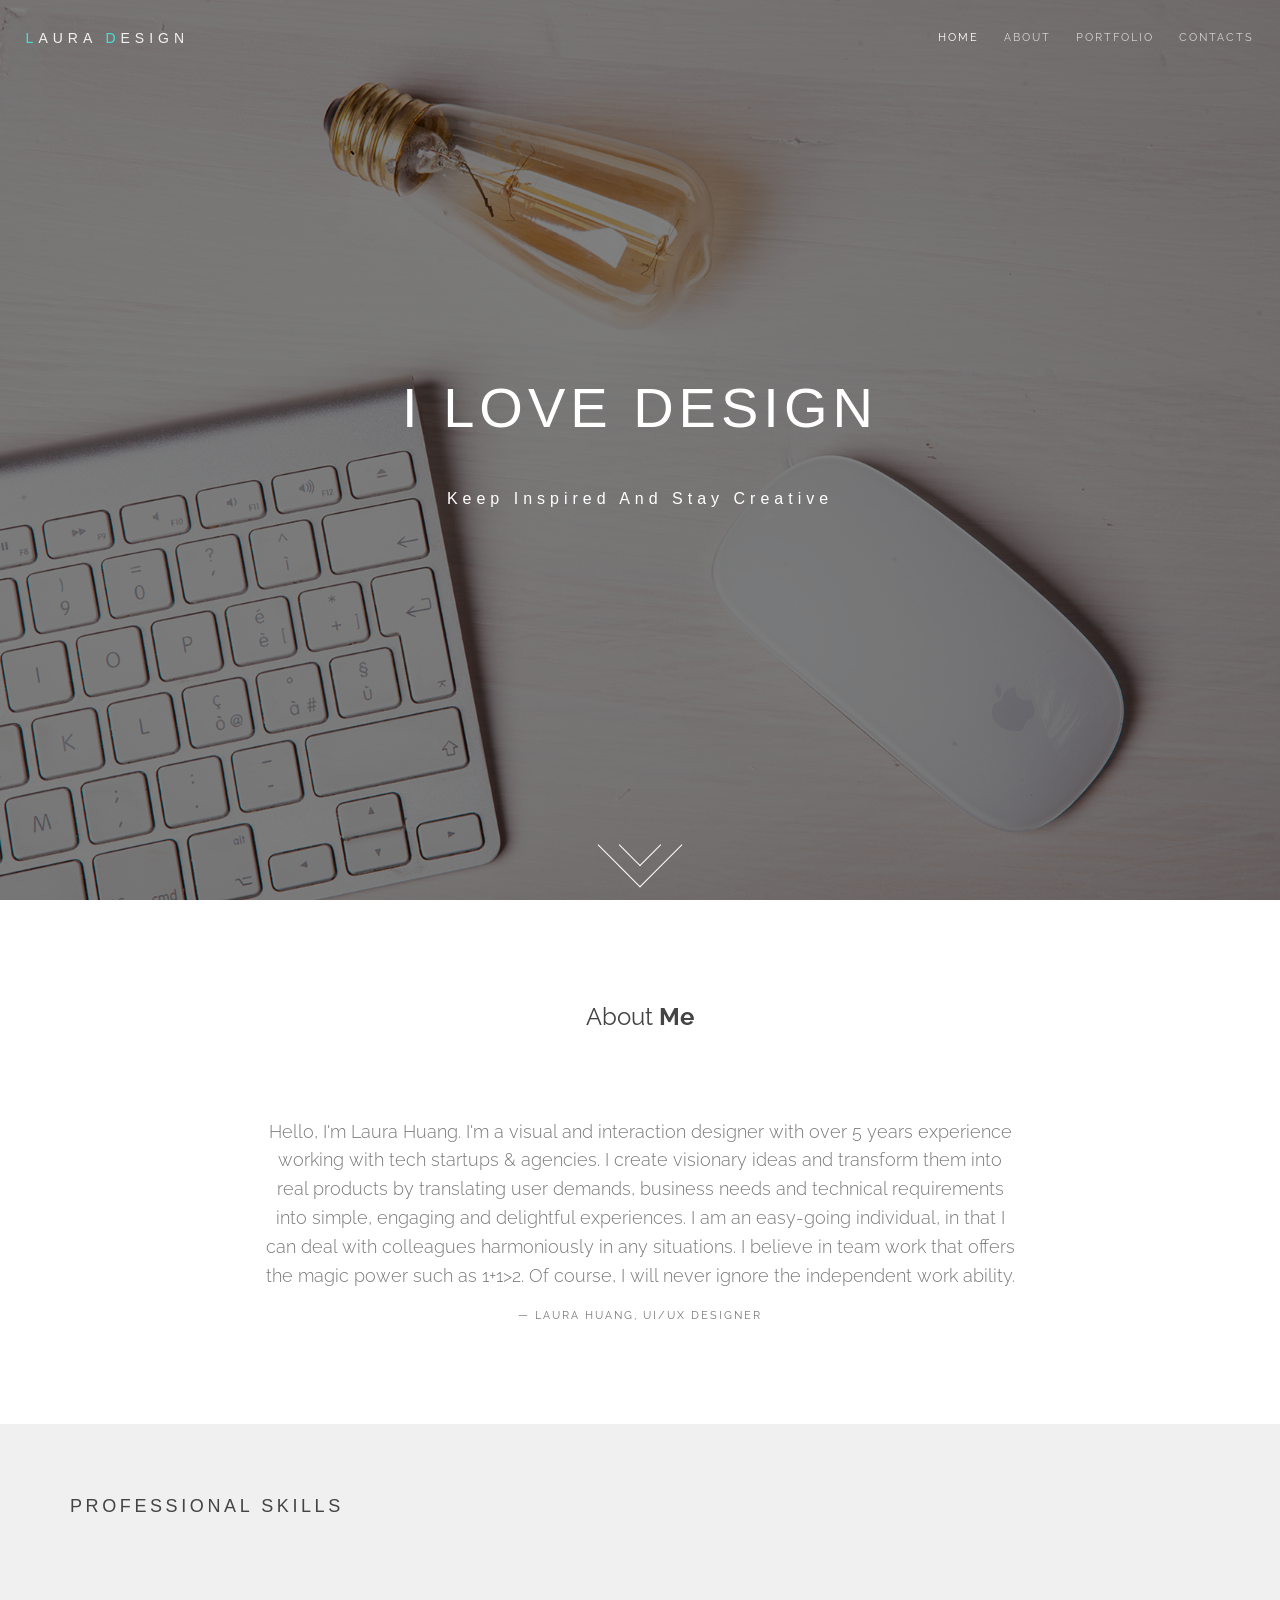
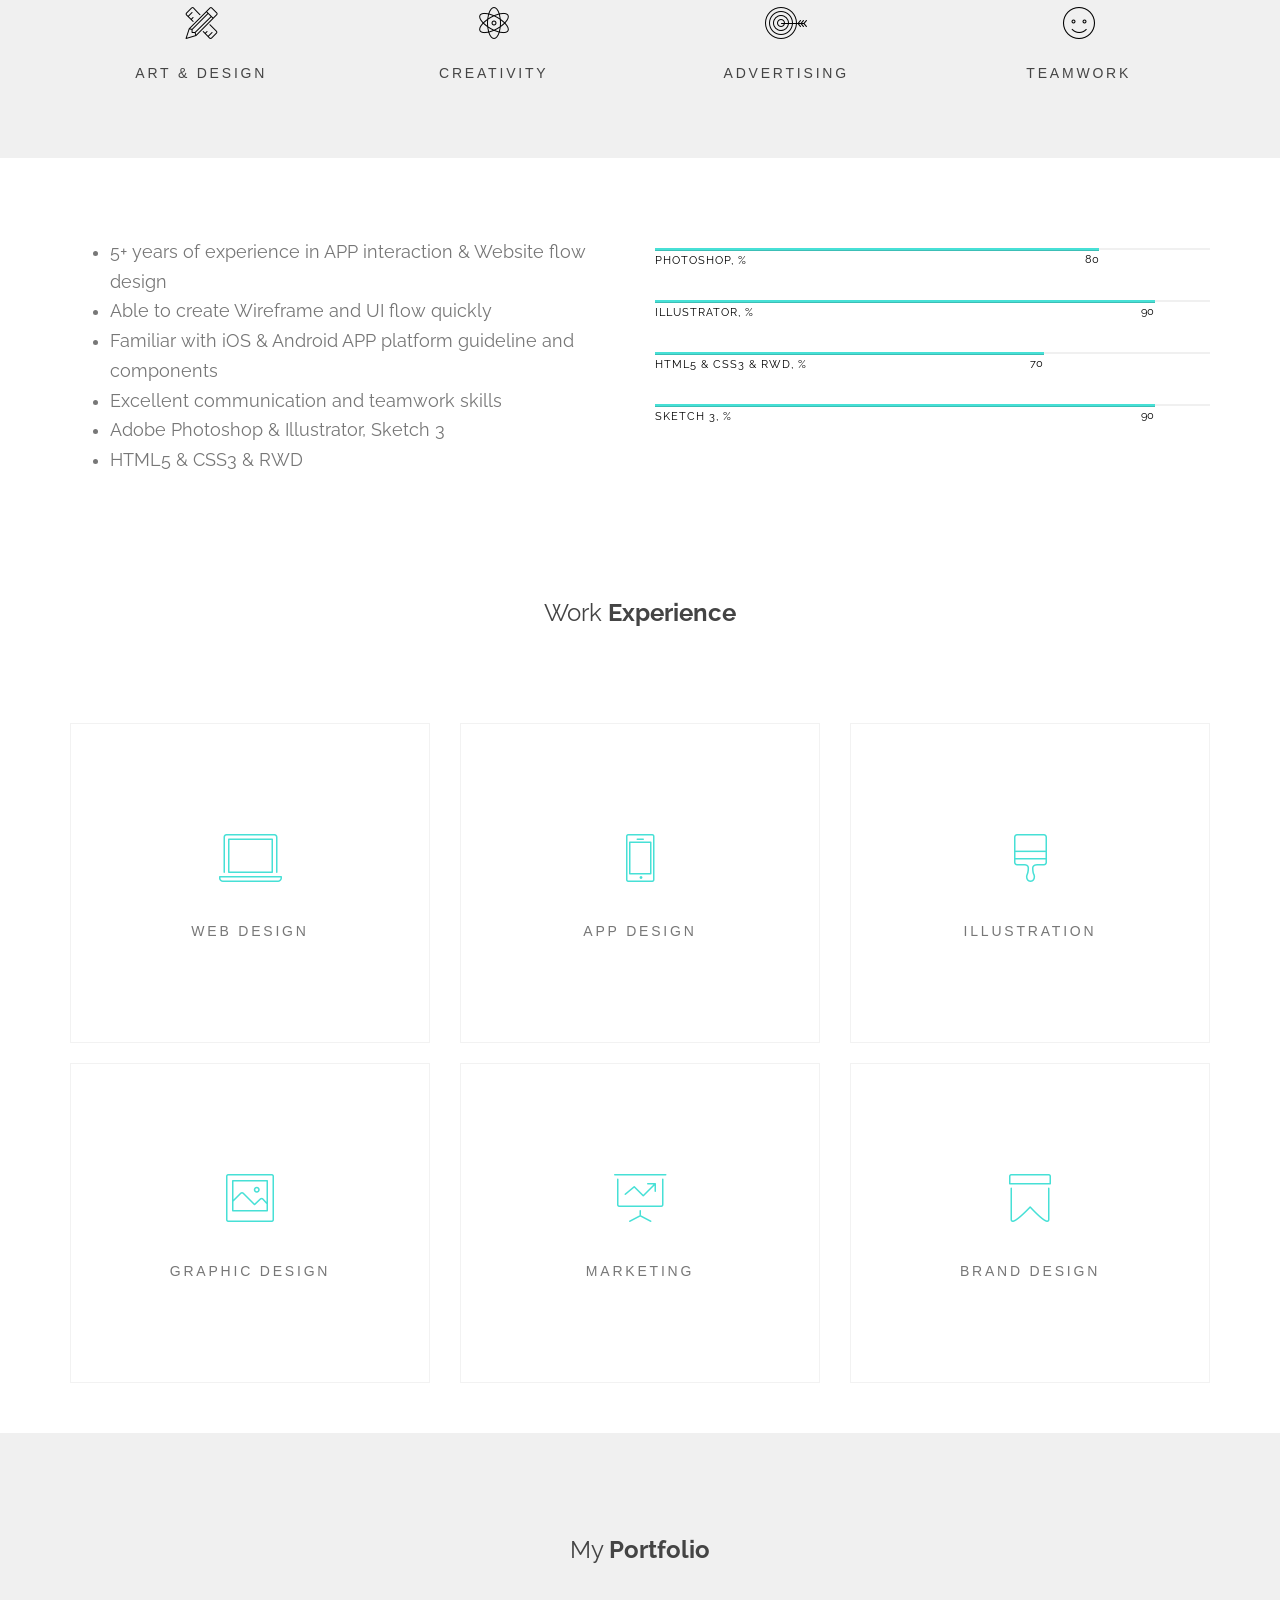
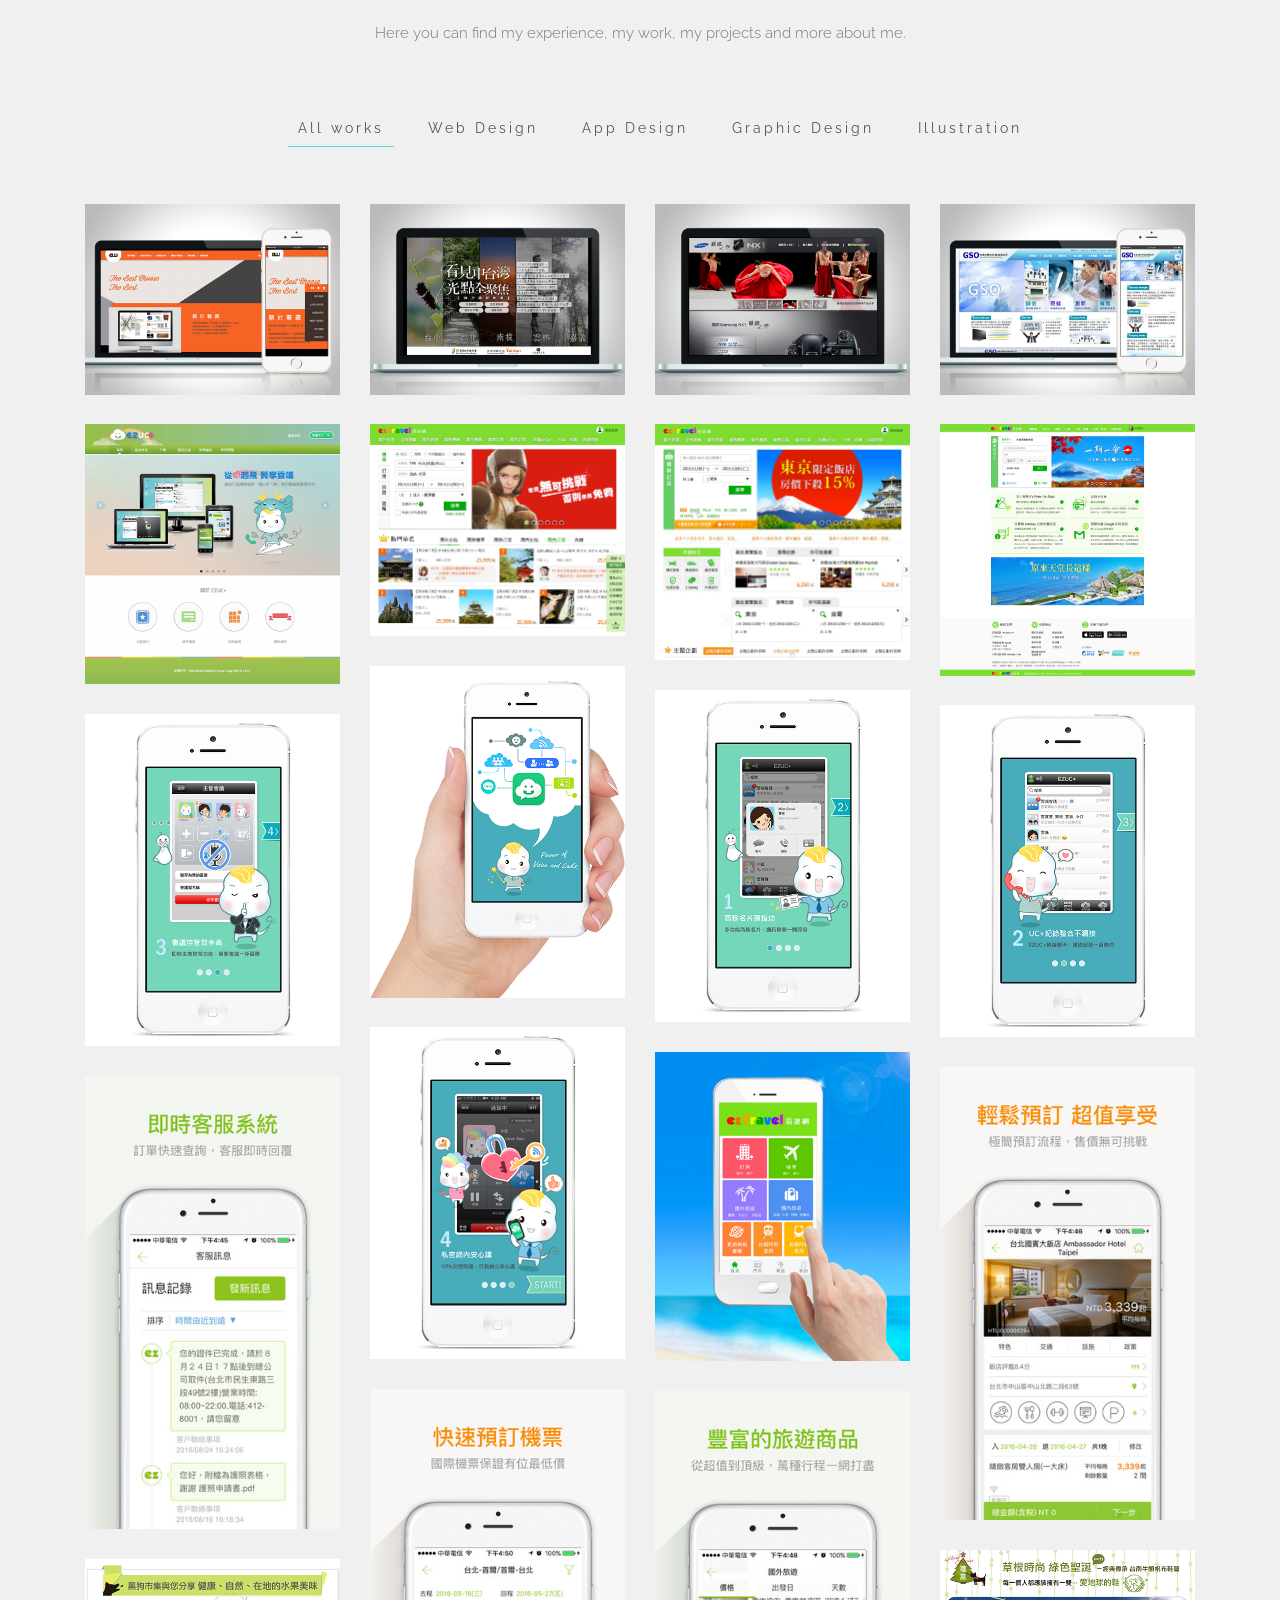
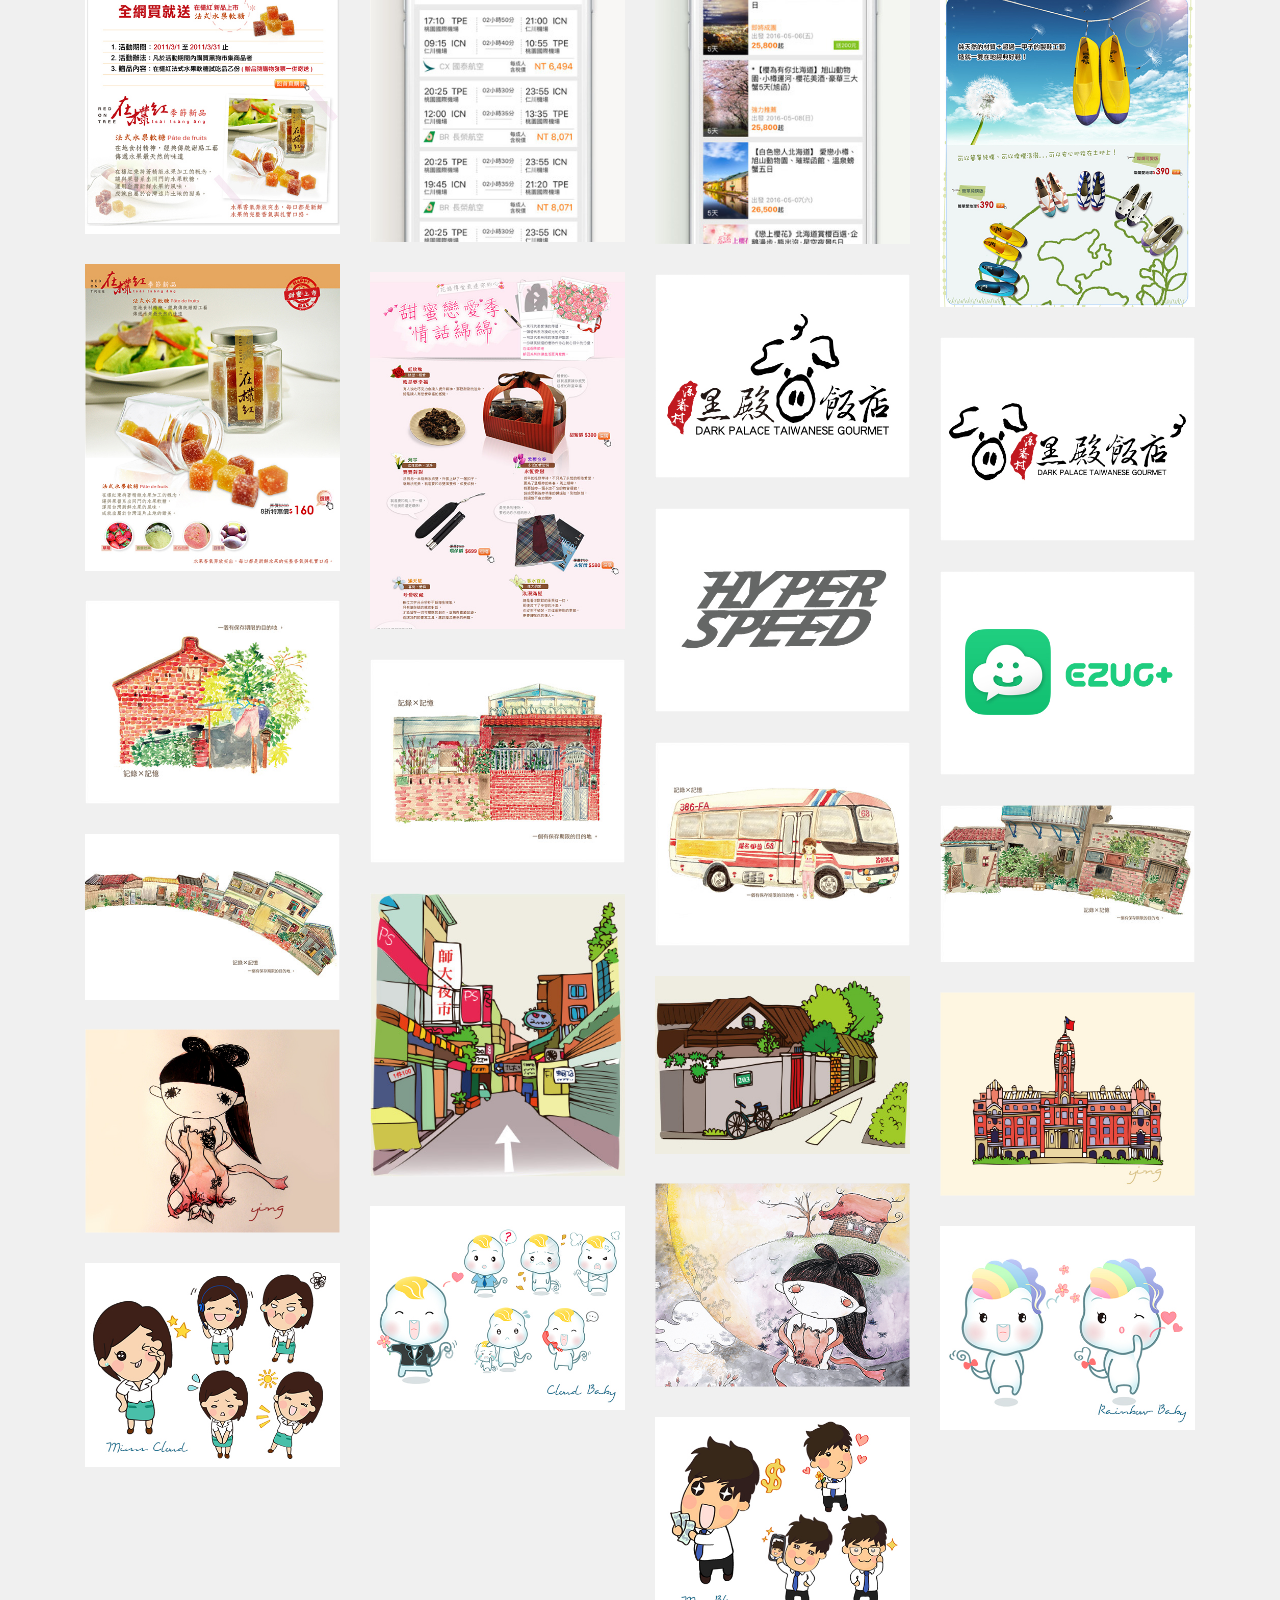
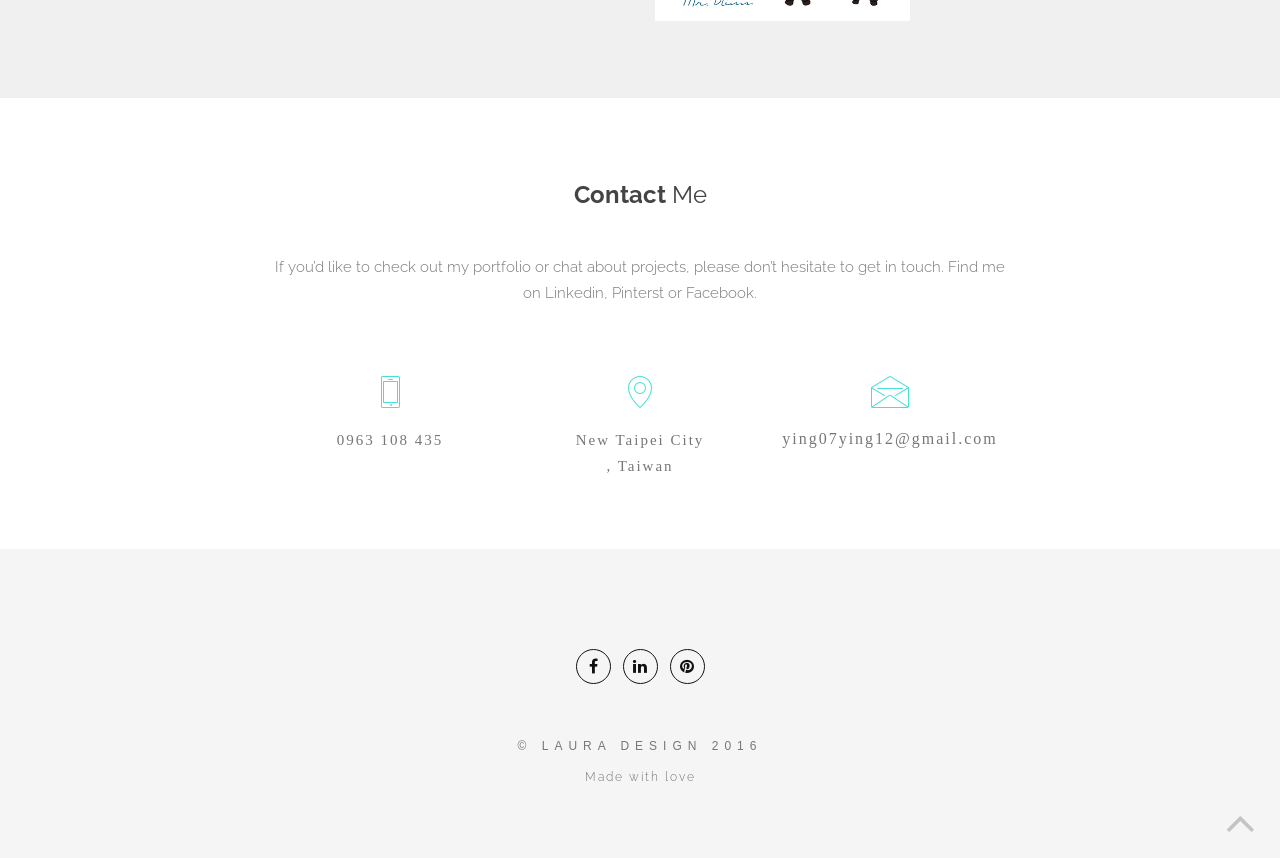
==== commit 569a27cd: "新增btn-scroll-down scroll" ====
--- a/index.html
+++ b/index.html
@@ -57,7 +57,7 @@
                 <h1 data-effect="fadeInRight" class="hs-line-4 animate-e">I love design</h1>
                 <div data-effect="fadeInLeft" class="hs-line-2 animate-e">keep inspired and stay creative</div>
               </div>
-            </div><a href="index-3.html#page" data-start="display: block" data-100-start="display: none" class="btn-scroll-down scroll"></a>
+            </div><a href="#" data-start="display: block" data-100-start="display: none" class="btn-scroll-down scroll"></a>
           </div>
          
         </div>
@@ -133,16 +133,16 @@
             </div>
             <div class="col-sm-6 mt-xs-40">
               <div class="progress-box">
-                <div role="progressbar" data-progress="90" class="progress-bar">Photoshop, % <span>85</span></div>
+                <div role="progressbar" data-progress="80" class="progress-bar">Photoshop, % <span>80</span></div>
               </div>
               <div class="progress-box">
-                <div role="progressbar" data-progress="85" class="progress-bar">Illustrator, % <span>90</span></div>
+                <div role="progressbar" data-progress="90" class="progress-bar">Illustrator, % <span>90</span></div>
               </div>
               <div class="progress-box">
-                <div role="progressbar" data-progress="75" class="progress-bar">HTML5 & CSS3 & RWD, % <span>65</span></div>
+                <div role="progressbar" data-progress="70" class="progress-bar">HTML5 & CSS3 & RWD, % <span>70</span></div>
               </div>
               <div class="progress-box">
-                <div role="progressbar" data-progress="80" class="progress-bar">Sketch 3, % <span>80</span></div>
+                <div role="progressbar" data-progress="90" class="progress-bar">Sketch 3, % <span>90</span></div>
               </div>
             </div>
           </div>
@@ -247,7 +247,7 @@
 
                   </div>
 
-                 <a href="http://amw.com.tw/temp/1124/" target="_blank" class="work_link"><img src="img/link_icon.png" alt=""></a>
+                 <a href="http://goodwill-design.com/temp/amw/" target="_blank" class="work_link"><img src="img/link_icon.png" alt=""></a>
 
 
                 </div>
@@ -747,6 +747,8 @@
   
     <!--JS sctipts-->
     <script src="js/vendor/jquery-2.1.3.min.js"></script>
+    <script src="js/jquery.easing.1.3.js"></script>
+    <script src="js/custom.js"></script>
     <script src="js/smoothscroll.js"></script>
     <script src="js/plagins.js"></script>
     <script src="js/owl.carousel.min.js"></script>
@@ -763,4 +765,4 @@
     <!--Delete after config-->
     <script src="js/style.changer.js"></script>
   </body>
-</html>+</html>
